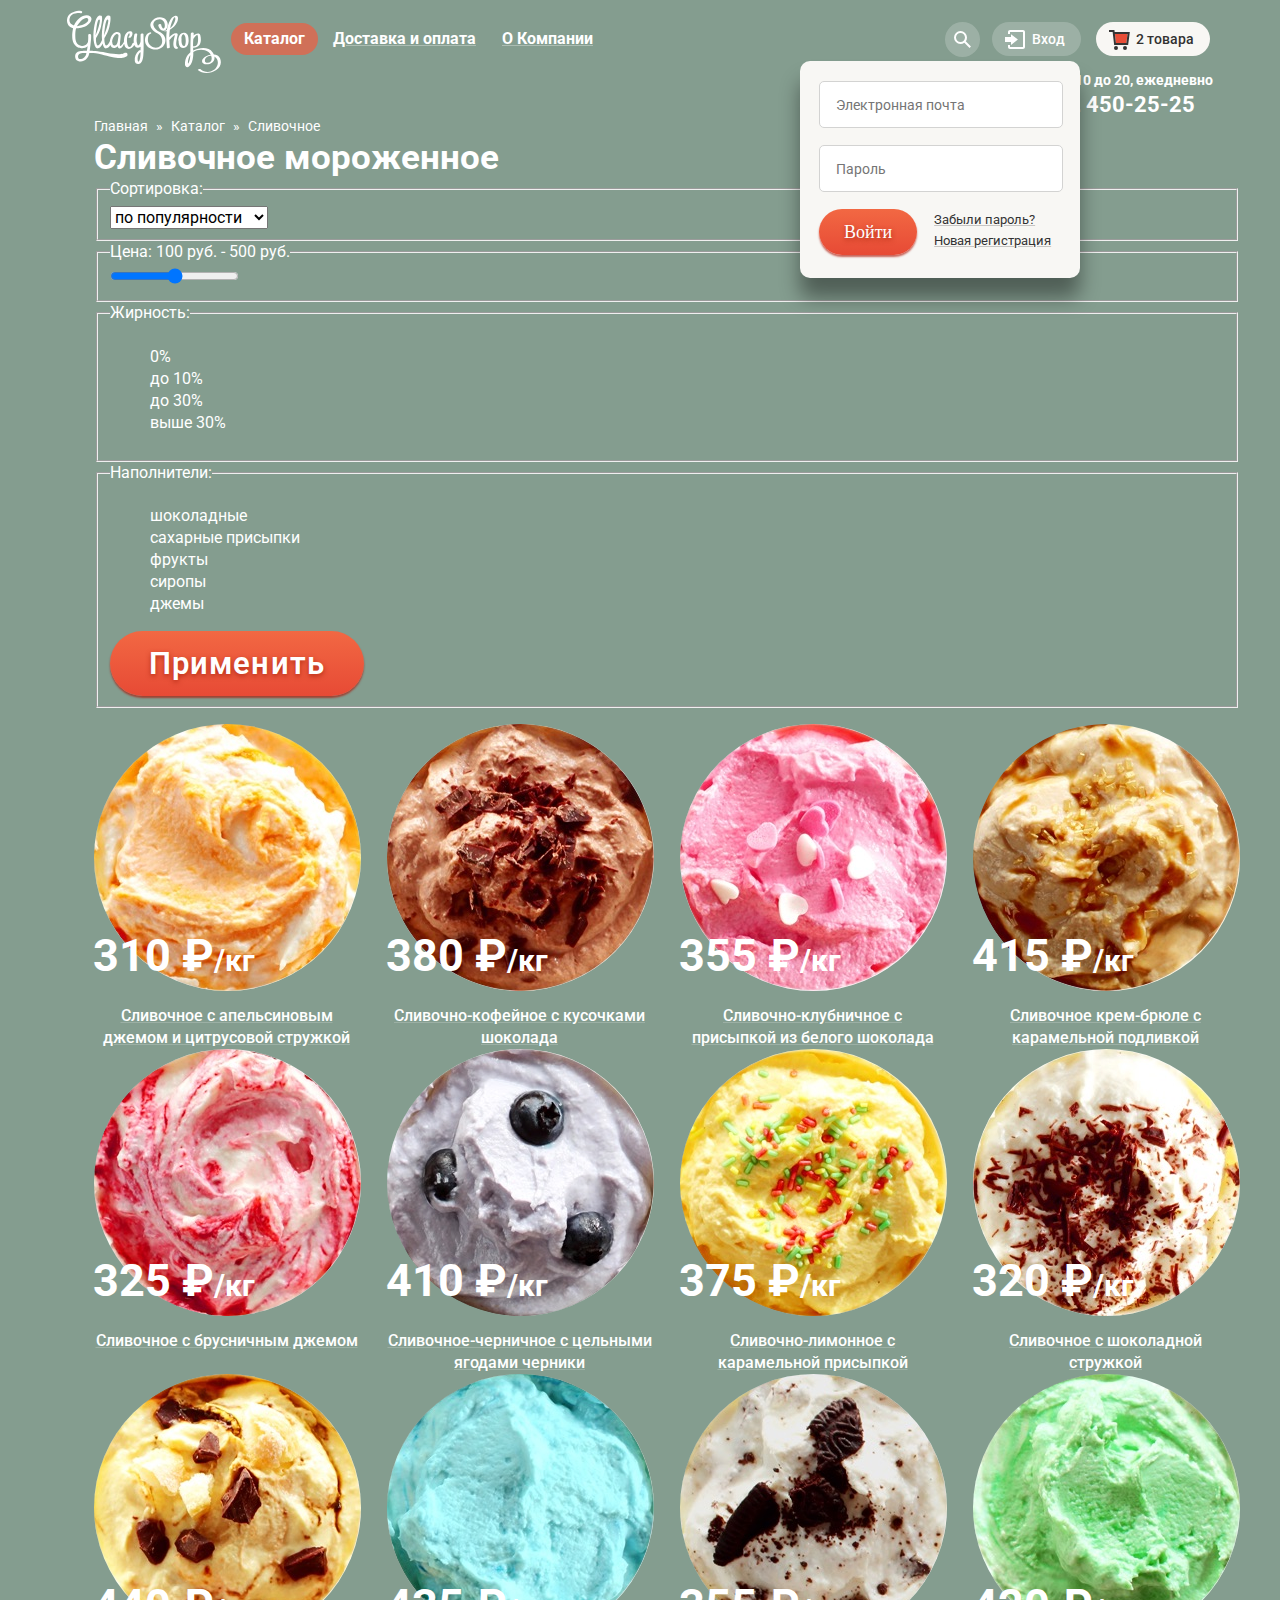
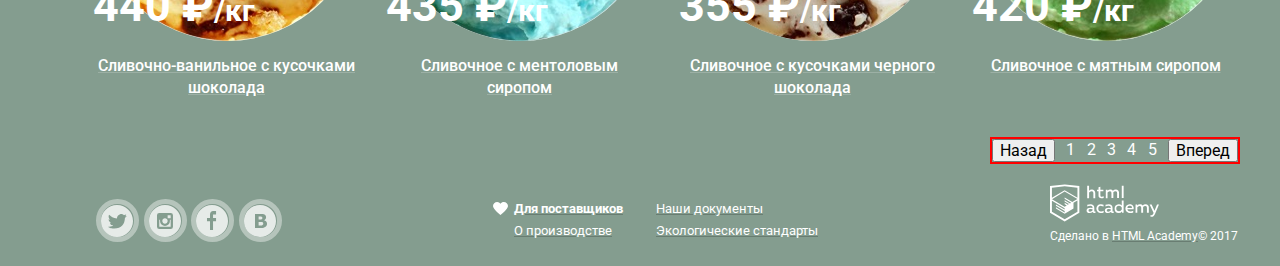
==== catalog.html @ 492cd0da "Commit" ====
<!DOCTYPE html>
<html lang="ru">

<head>
  <meta charset="utf-8">
  <title>Glacy Shop</title>
  <link href="https://fonts.googleapis.com/css?family=Roboto:300,400,500,700,900&amp;subset=cyrillic" rel="stylesheet">
  <link href="css/normalize.css" rel="stylesheet">
  <link href="css/style.css" rel="stylesheet">
</head>

<body class="page">
  <div class="site-wrapper site-catalog-wrapper">
    <div class="container">
      <header class="main-header">
        <nav class="main-navigation">
          <a class="main-header-logo">
            <img class="logo-img" src="img/logo.svg" width="154" height="64" alt="Логотип магазина мороженного Глейси">
          </a>
          <div class="main-navigation-wrapper">
            <div class="nav-container">
              <ul class="site-navigation">
                <li class="catalog-navigation"><a class="catalog-link-current" href="catalog.html">Каталог</a>
                  <ul class="sub-menu">
                    <li class="new-sub sub-menu-item"><a class="sub-menu-link" href="#1">Новинки</a>
                    </li>
                    <li class="sub-menu-item"><a class="sub-menu-link" href="#2">Сливочное</a>
                    </li>
                    <li class="sub-menu-item"><a class="sub-menu-link" href="#3">Щербеты</a>
                    </li>
                    <li class="sub-menu-item"><a class="sub-menu-link" href="#4">Фруктовый лед</a>
                    </li>
                    <li class="sub-menu-item"><a class="sub-menu-link" href="#5">Мелорин</a>
                    </li>
                  </ul>
                </li>
                <li><a class="catalog-link" href="delivery.html">Доставка и оплата</a>
                </li>
                <li><a class="catalog-link" href="about-us.html">О Компании</a>
                </li>
              </ul>
              <div class="user-navigation-container">
                <ul class="user-navigation">
                  <li class="search">
                    <svg class="search-svg" xmlns="http://www.w3.org/2000/svg" xmlns:xlink="http://www.w3.org/1999/xlink" width="17" height="17" viewBox="0 0 17 17">
                      <title>Поиск</title>
                      <path fill="#fff" d="M16.958 15.527L11.75 10.32A6.455 6.455 0 0 0 13 6.5 6.5 6.5 0 1 0 6.5 13a6.465 6.465 0 0 0 3.839-1.263l5.205 5.204 1.414-1.414zM6.5 11C4.019 11 2 8.981 2 6.5S4.019 2 6.5 2 11 4.019 11 6.5 8.981 11 6.5 11z" />
                    </svg>
                    <form class="modal modal-search">
                      <label for="search-navigation" class="visually-hidden">Что ищем?</label>
                      <input type="search" id="search-navigation" name="search" placeholder="Что ищем?">
                    </form>
                  </li>

                  <li class="login-link">
                    <a class="user-nav-btn" href="login.html">
                      <svg xmlns="http://www.w3.org/2000/svg" xmlns:xlink="http://www.w3.org/1999/xlink" width="21" height="19" viewBox="0 0 21 19">
                        <g fill="#fff">
                          <path d="M6 14.875L12.917 9.5 6 4.125v2.917H-.042v4.917H6z" />
                          <path d="M18 0H5C3.9 0 3 .9 3 2v2h2V2h13v15H5v-2H3v2c0 1.1.9 2 2 2h13c1.1 0 2-.9 2-2V2c0-1.1-.9-2-2-2z" />
                        </g>
                      </svg>
                      Вход</a>
                    <form class="modal modal-login" action="https://echo.htmlacademy.ru" method="post">
                      <label for="email" class="login-email">
                        <input type="email" id="email" name="email" placeholder="Электронная почта">
                      </label>
                      <label for="password" class="login-password">
                        <input type="text" id="password" name="password" placeholder="Пароль">
                      </label>
                      <div class="login-col">
                        <button type="button" class="enter-btn">Войти</button>
                        <div class="login-col-right">
                          <p><a class="forget-pass" href="#">Забыли пароль?</a>
                          </p>
                          <p><a class="new-registration" href="#">Новая регистрация</a>
                          </p>
                        </div>
                      </div>
                    </form>
                  </li>

                      <li class="your-order">
                      <a class="user-nav-btn-current" href="basket.html">
                      <svg xmlns="http://www.w3.org/2000/svg" width="21" height="20" viewBox="0 0 21 20"><path fill="#E84D37" d="M5.888 4.031L6.922 13h10.45l1.176-8.969z"/><circle fill="#343434" cx="6.984" cy="18" r="2"/><circle fill="#343434" cx="15.984" cy="18" r="2"/><path fill="#343434" d="M5.657 2.031L5.422 0H0v2h3.64l1.5 13h13.988l1.699-12.969H5.657zM17.372 13H6.922L5.888 4.031h12.66L17.372 13z"/></svg>2 товара</a>
                      
                    <form class="modal orders visually-hidden">
                      <ul class="orders-list">
                        <li>
                          <figure class="catalog-iceCream">
                            <img class="catalog-item-img basket-img" src="img/product-1.jpg" width="33" height="33" alt="Пломбир с апельсиновым джемом">
                            <figcaption class="catalog-item-info">
                              <span class="catalog-item-title">Пломбир с апельсиновым джемом</span>
                              <span class="catalog-item-kilo">1,5 кг х <div class="rouble">200 руб.</div></span>
                              <span class="catalog-price">300 руб.</span>
                            </figcaption>
                          </figure>
                        </li>
                        <li>
                          <figure class="catalog-iceCream">
                            <img class="catalog-item-img basket-img" src="img/product-3.jpg" width="33" height="33" alt="Клубничный пломбир с присыпкой из белого шоколада">
                            <figcaption class="catalog-item-info">
                              <span class="catalog-item-title">Клубничный пломбир с присыпкой из белого шоколада</span>
                              <span class="catalog-item-kilo">1,5 кг х <div class="rouble">300 руб.</div></span>
                              <span class="catalog-price">450 руб.</span>
                            </figcaption>
                          </figure>
                        </li>
                      </ul>
                      <output name="final-price">Итого:750 руб.</output>
                      <button type="submit" class="item-order button">Оформить заказ</button>
                    </form>
                  </li>
                </ul>

                <div class="work-hours">
                  <p class="work-hours-time">С 10 до 20, ежедневно</p>
                  <a class="work-hours-phone" href="tel:88124502525">8 812 450-25-25</a>
                </div>
              </div>
            </div>
          </div>
        </nav>
      </header>
      <main class="container">

        <!-- breadcrumbs -->
        <ul class="breadcrumbs">
          <li class="breadcrumbs-underline"><a href="index.html">Главная</a>
          </li>
          <li class="quotes">&raquo;</li>
          <li class="breadcrumbs-underline"><a href="#">Каталог</a>
          </li>
          <li class="quotes">&raquo;</li>
          <li class="breadcrumbs-current">Сливочное</li>
        </ul>
        <h1 class="ice-cream">Сливочное мороженное</h1>

        <form class="option filter" method="get" action="https://echo.htmlacademy.ru">
          <fieldset class="option-box">
            <legend class="option-list">Сортировка:</legend>
            <select name="option">
              <option class="option-item" value="popular" selected>по популярности</option>
              <option class="option-item" value="popular">сначала недороги</option>
              <option class="option-item" value="popular">сначала дорогие</option>
              <option class="option-item" value="popular">по жирности</option>
            </select>
          </fieldset>

          <fieldset class="price">
            <legend class="price-item">Цена: 100 руб. - 500 руб.</legend>
            <input type="range" min="100" max="500" step="10">
          </fieldset>
          <fieldset class="fat">
            <legend class="fat-title">Жирность:</legend>
            <ul class="fat-list">
              <li class="fat-option">
                <label for="0-fat">
                  <input class="visually-hidden filter-input filter-input-radio" type="radio" name="fat" id="0-fat" value="0%">0%
                </label>
              </li>
              <li class="fat-option">
                <label for="10-fat">
                  <input class="visually-hidden filter-input filter-input-radio" type="radio" name="fat" id="10-fat" value="10%" checked>до 10%</label>
              </li>
              <li class="fat-option">
                <label for="30-fat">
                  <input class="visually-hidden filter-input filter-input-radio" type="radio" name="fat" id="30-fat" value="30%">до 30%</label>
              </li>
              <li class="fat-option">
                <label for="more-30-fat">
                  <input class="visually-hidden filter-input filter-input-radio" type="radio" name="fat" id="more-30-fat" value="more-30%">выше 30%</label>
              </li>
            </ul>
          </fieldset>
          <fieldset class="flavors">
            <legend class="flavors-title">Наполнители:</legend>
            <ul class="flavor-list">
              <li class="flavor-option">
                <input class="visually-hidden filter-input filter-input-checkbox" type="checkbox" name="chocolate" id="chocolate" value="chocolate" checked>
                <label for="chocolate">шоколадные</label>
              </li>
              <li class="flavor-option">
                <input class="visually-hidden filter-input filter-input-checkbox" type="checkbox" name="sugar" id="sugar" value="sugar" checked>
                <label for="sugar">сахарные присыпки</label>
              </li>
              <li class="flavor-option">
                <input class="visually-hidden filter-input filter-input-checkbox" type="checkbox" name="fruit" id="fruit" value="fruit">
                <label for="fruit">фрукты</label>
              </li>
              <li class="flavor-option">
                <input class="visually-hidden filter-input filter-input-checkbox" type="checkbox" name="syrop" id="syrop" value="syrop">
                <label for="syrop">сиропы</label>
              </li>
              <li class="flavor-option">
                <input class="visually-hidden filter-input filter-input-checkbox" type="checkbox" name="jam" id="jam" value="jam">
                <label for="jam">джемы</label>
              </li>
            </ul>
            <button type="submit" class="filter-button button">Применить</button>
          </fieldset>
        </form>
        <section class="catalog">
          <ul class="catalog-list">
            <li class="catalog-item">
              <a href="#">
                <figure class="catalog-iceCream">
                  <img class="catalog-item-img" src="img/product-1.jpg" width="267" height="267" alt="Сливочное с апельсиновым джемом и цитрусовой стружкой">
                  <figcaption class="catalog-item-info">

                    <span class="catalog-category">310 &#8381<span class="kilo">/кг</span></span>
                    <span class="catalog-item-title">Сливочное с апельсиновым джемом и цитрусовой стружкой</span>
                  </figcaption>
                </figure>
              </a>
            </li>

            <li class="catalog-item">
              <a href="#">
                <figure class="catalog-iceCream">
                  <img class="catalog-item-img" src="img/product-2.jpg" width="267" height="267" alt="Сливочно-кофейное с кусочками шоколада">
                  <figcaption class="catalog-item-info">

                    <span class="catalog-category">380 &#8381<span class="kilo">/кг</span></span>
                    <span class="catalog-item-title">Сливочно-кофейное с кусочками шоколада</span>

                  </figcaption>
                </figure>
              </a>
            </li>

            <li class="catalog-item">
              <a href="#">
                <figure class="catalog-iceCream">
                  <img class="catalog-item-img" src="img/product-3.jpg" width="267" height="267" alt="Сливочно-клубничное с присыпкой из белого шоколада">
                  <figcaption class="catalog-item-info">
                    <span class="catalog-category">355 &#8381<span class="kilo">/кг</span></span>
                    <span class="catalog-item-title">Сливочно-клубничное с присыпкой из белого шоколада</span>
                  </figcaption>
                </figure>
              </a>
            </li>

            <li class="catalog-item">
              <a href="#">
                <figure class="catalog-iceCream">
                  <img class="catalog-item-img" src="img/product-4.jpg" width="267" height="267" alt="Сливочное крем-брюле с карамельной подливкой">
                  <figcaption class="catalog-item-info">
                    <span class="catalog-category">415 &#8381<span class="kilo">/кг</span></span>
                    <span class="catalog-item-title">Сливочное крем-брюле с карамельной подливкой</span>
                  </figcaption>
                </figure>
              </a>
            </li>
            <li class="catalog-item">
              <a href="#">
                <figure class="catalog-iceCream">
                  <img class="catalog-item-img" src="img/product-5.jpg" width="267" height="267" alt="Сливочное с брусничным джемом">
                  <figcaption class="catalog-item-info">

                    <span class="catalog-category">325 &#8381<span class="kilo">/кг</span></span>
                    <span class="catalog-item-title">Сливочное с брусничным джемом</span>

                  </figcaption>
                </figure>
              </a>
            </li>
            <li class="catalog-item">
              <a href="#">
                <figure class="catalog-iceCream">
                  <img class="catalog-item-img" src="img/product-6.jpg" width="267" height="267" alt="Сливочное-черничное с цельными ягодами черники">
                  <figcaption class="catalog-item-info">
                    <span class="catalog-category">410 &#8381<span class="kilo">/кг</span></span>
                    <span class="catalog-item-title">Сливочное-черничное с цельными ягодами черники</span>
                  </figcaption>
                </figure>
              </a>
            </li>
            <li class="catalog-item">
              <a href="#">
                <figure class="catalog-iceCream">
                  <img class="catalog-item-img" src="img/product-7.jpg" width="267" height="267" alt="Сливочно-лимонное с карамельной присыпкой">
                  <figcaption class="catalog-item-info">
                    <span class="catalog-category">375 &#8381<span class="kilo">/кг</span></span>
                    <span class="catalog-item-title">Сливочно-лимонное с карамельной присыпкой</span>
                  </figcaption>
                </figure>
              </a>
            </li>
            <li class="catalog-item">
              <a href="#">
                <figure class="catalog-iceCream">
                  <img class="catalog-item-img" src="img/product-8.jpg" width="267" height="267" alt="Сливочное с шоколадной стружкой">
                  <figcaption class="catalog-item-info">

                    <span class="catalog-category">320 &#8381<span class="kilo">/кг</span></span>
                    <span class="catalog-item-title">Сливочное с шоколадной стружкой</span>
                  </figcaption>
                </figure>
              </a>
            </li>
            <li class="catalog-item">
              <a href="#">
                <figure class="catalog-iceCream">
                  <img class="catalog-item-img" src="img/product-9.jpg" width="267" height="267" alt="Сливочно-ванильное с кусочками шоколада">
                  <figcaption class="catalog-item-info">

                    <span class="catalog-category">440 &#8381<span class="kilo">/кг</span></span>
                    <span class="catalog-item-title">Сливочно-ванильное с кусочками шоколада</span>
                  </figcaption>
                </figure>
              </a>
            </li>
            <li class="catalog-item">
              <a href="#">
                <figure class="catalog-iceCream">
                  <img class="catalog-item-img" src="img/product-10.jpg" width="267" height="267" alt="Сливочноe с ментоловым сиропом">
                  <figcaption class="catalog-item-info">

                    <span class="catalog-category">435 &#8381<span class="kilo">/кг</span></span>
                    <span class="catalog-item-title">Сливочноe с ментоловым сиропом</span>
                  </figcaption>
                </figure>
              </a>
            </li>
            <li class="catalog-item">
              <a href="#">
                <figure class="catalog-iceCream">
                  <img class="catalog-item-img" src="img/product-11.jpg" width="267" height="267" alt="Сливочное с кусочками черного шоколада">
                  <figcaption class="catalog-item-info">
                    <span class="catalog-category">355 &#8381<span class="kilo">/кг</span></span>
                    <span class="catalog-item-title">Сливочное с кусочками черного шоколада</span>
                  </figcaption>
                </figure>
              </a>
            </li>
            <li class="catalog-item">
              <a href="#">
                <figure class="catalog-iceCream">
                  <img class="catalog-item-img" src="img/product-12.jpg" width="267" height="267" alt="Сливочное с мятным сиропом">
                  <figcaption class="catalog-item-info">
                    <span class="catalog-category">420 &#8381<span class="kilo">/кг</span></span>
                    <span class="catalog-item-title">Сливочное с мятным сиропом</span>
                  </figcaption>
                </figure>
              </a>
            </li>
          </ul>
        </section>

        <ul class="pagination-list">
          <button class="btn page-button page-button-back" type="button">Назад</button>
          <li class="pagination-item pagination-item-current"><a href="#">1</a>
          </li>
          <li class="pagination-item"><a>2</a>
          </li>
          <li class="pagination-item"><a href="#">3</a>
          </li>
          <li class="pagination-item"><a href="#">4</a>
          </li>
          <li class="pagination-item"><a href="#">5</a>
          </li>
          <button class="btn page-button page-button-next" type="button">Вперед</button>
        </ul>

        <footer class="main-footer">
          <div class="footer-social">
            <ul class="social-list">
              <li class="social-item">
                <a class="social-button twitter" href="#">
                  <svg xmlns="http://www.w3.org/2000/svg" width="32" height="32">
                    <title>twitter</title>
                    <path fill="#FFF" d="M16 0C7.164 0 0 7.164 0 16c0 8.837 7.164 16 16 16 8.837 0 16-7.163 16-16 0-8.836-7.163-16-16-16zm7.944 12.809c-.251 6.516-3.463 10.832-10.992 10.702h-.486c-.447 0-4.543-.443-5.344-1.823 2.479.19 4.247-.406 5.12-1.136-1.048-.289-2.923-.461-3.251-2.848.384.104.618.221 1.299.113-1.307-.824-2.758-1.519-2.679-3.643.311.317 1.164.518 1.46.457-.768-.233-2.149-3.244-.974-4.781 1.984 1.79 4.075 3.482 7.804 3.643.227-2.214 1.24-3.699 3.168-4.325 1.84-.479 3.255.26 3.901 1.138.737-.224 1.453-.466 2.193-.685-.004.833-.569 1.463-.935 1.709.747.165 1.423-.475 1.423-.475-.184.963-1.094 1.725-1.707 1.954z" />
                  </svg>
                </a>
              </li>
              <li class="social-item">
                <a class="social-button instagram" href="#">
                  <svg xmlns="http://www.w3.org/2000/svg" width="32" height="32">
                    <g fill="#FFF">
                      <title>instagram</title>
                      <path d="M20.916 16a4.938 4.938 0 1 1-9.877 0c0-.394.051-.773.138-1.14h-.897v6.838h11.396V14.86h-.897c.086.367.137.746.137 1.14z" />
                      <path d="M15.978 18.659c1.466 0 2.659-1.193 2.659-2.659s-1.193-2.659-2.659-2.659c-1.466 0-2.659 1.193-2.659 2.659s1.192 2.659 2.659 2.659zm2.659-8.357h3.039v3.039h-3.039z" />
                      <path d="M16 0C7.164 0 0 7.164 0 16c0 8.837 7.164 16 16 16 8.837 0 16-7.163 16-16 0-8.836-7.163-16-16-16zm7.955 21.698a2.285 2.285 0 0 1-2.279 2.279H10.279A2.285 2.285 0 0 1 8 21.698V10.302a2.286 2.286 0 0 1 2.279-2.279h11.396a2.286 2.286 0 0 1 2.279 2.279v11.396z" />
                    </g>
                  </svg>
                </a>
              </li>
              <li class="social-item">
                <a class="social-button facebook" href="#">
                  <svg xmlns="http://www.w3.org/2000/svg" width="32" height="32">
                    <title>fb</title>
                    <path fill="#FFF" d="M16 0C7.164 0 0 7.163 0 16s7.164 16 16 16c8.837 0 16-7.164 16-16S24.837 0 16 0zm4.062 9.455h-3.021v3.444h3.021v3.445h-3.021v8.61H14.02v-8.61H11v-3.445h3.021V9.455c0-1.902 1.353-3.445 3.021-3.445h3.021v3.445z" />
                  </svg>
                </a>
              </li>
              <li class="social-item">
                <a class="social-button vkontakte" href="#">
                  <svg xmlns="http://www.w3.org/2000/svg" width="32" height="32">
                    <g fill="#FFF">
                      <title>vk</title>
                      <path d="M16.637 14.495c.402-.019.719-.082.951-.188.326-.145.54-.33.641-.559.101-.229.15-.496.15-.797 0-.232-.058-.465-.174-.697-.116-.232-.322-.405-.617-.517-.264-.1-.592-.155-.984-.165a76.242 76.242 0 0 0-1.652-.014h-.339v2.965h.565c.571 0 1.057-.009 1.459-.028zm1.481 2.589c-.282-.081-.672-.125-1.166-.132a127.97 127.97 0 0 0-1.55-.009h-.79v3.493h.264c1.014 0 1.74-.003 2.18-.009a3.2 3.2 0 0 0 1.212-.245c.377-.157.633-.364.774-.625s.214-.562.214-.9c0-.446-.088-.788-.261-1.03-.17-.241-.464-.423-.877-.543z" />
                      <path d="M16 0C7.164 0 0 7.164 0 16c0 8.837 7.164 16 16 16 8.837 0 16-7.163 16-16 0-8.836-7.163-16-16-16zm6.602 20.531a3.73 3.73 0 0 1-1.124 1.327c-.552.415-1.161.71-1.823.886s-1.501.264-2.519.264h-6.121V8.987h5.443c1.13 0 1.957.038 2.48.113a5.126 5.126 0 0 1 1.561.5c.533.27.929.632 1.189 1.087.26.455.392.975.392 1.558 0 .678-.179 1.278-.536 1.795-.358.518-.863.92-1.517 1.208v.075c.917.182 1.642.559 2.179 1.13.537.571.807 1.325.807 2.261 0 .678-.138 1.283-.411 1.817z" />
                    </g>
                  </svg>
                </a>
              </li>
            </ul>
          </div>
          <div class="contacts-container">
            <ul class="nav-contacts">
              <div class="nav-contacts-col-left">
                <li class="nav-contacts-item nav-for-supplier"><a href="#">Для поставщиков</a>
                </li>
                <li class="nav-contacts-item"><a href="#">О производстве</a>
                </li>
              </div>
              <div class="nav-contacts-col-right">

                <li class="nav-contacts-item"><a href="#">Наши документы</a>
                </li>

                <li class="nav-contacts-item"><a href="#">Экологические стандарты</a>
                </li>
              </div>
            </ul>
          </div>
          <div class="footer-col-right">
            <a class="footer-copyright" href="https://htmlacademy.ru/intensive/htmlcss">
              <img class="copyright-img" src="img/logo-htmlacademy.svg" width="109" height="38" alt="html академия">
              <p class="made-in-html">Сделано в <span class="html-academy">HTML Academy</span>&copy; 2017</p>
            </a>
          </div>
        </footer>
        
        <form class="modal modal-feedback">
          <h2 class="feedback-title">Мы обязательно вам ответим!</h2>
          <button class="modal-close" type="button">
            <svg xmlns="http://www.w3.org/2000/svg" width="18" height="17" viewBox="0 0 18 17">
              <path fill="#231F20" d="M17.454 1.46L16.04.046 9 7.086 1.96.046.546 1.46l7.04 7.04-7.04 7.04 1.414 1.414L9 9.914l7.04 7.04 1.414-1.414-7.04-7.04z" />
            </svg>Закрыть</button>
          <p>
            <label for="username" class="user-name">
              <input type="text" id="username" name="name" placeholder="Как вас зовут?" required>
            </label>
          </p>
          <p>
            <label for="userpassword" class="user-password">
              <input type="email" id="userpassword" name="email" placeholder="Ваша почта для ответа" required>
            </label>
          </p>
          <textarea type="text" rows="10" cols="50" placeholder="Напишите что-нибудь..." class="modal-textarea" required></textarea>
          <button class="feedback-btn" type="submit">Отправить</button>
        </form>
      </main>
    </div>
  </div>
</body>

</html>
---- css/style.css ----
html {
  -webkit-box-sizing: border-box;
  box-sizing: border-box;
}
*,
*::before,
*::after {
  -webkit-box-sizing: inherit;
  box-sizing: inherit;
}
img {
  max-width: 100%;
}
a {
  text-decoration: none;
}
.visually-hidden {
  position: absolute;
  width: 1px;
  height: 1px;
  margin: -1px;
  padding: 0;
  border: 0;
  white-space: nowrap;
  -webkit-clip-path: inset(100%);
  clip-path: inset(100%);
  clip: rect(0 0 0 0);
  overflow: hidden;
}
.page {
  font-family: "Roboto", "Arial", sans-serif;
  font-size: 16px;
  line-height: 22px;
  font-weight: 400;
  color: #ffffff;
  text-transform: none;
  background-color: #849d8f;
}
.site-wrapper {
  min-width: 1240px;
  background-color: #849d8f;
  background-image: url("../img/ice-cream-1.png");
  background-repeat: no-repeat;
  background-position: top center;
  padding: 0 27px;
  transition: background-image 0.5s ease, background-color 0.5s ease;
}
.site-wrapper::before,
.site-wrapper::after {
  content: "";
  visibility: hidden;
}
.site-wrapper::before {
  background-image: url("../img/ice-cream-2.png");
}
.site-wrapper::after {
  background-image: url("../img/ice-cream-3.png");
}
.site-catalog-wrapper {
  background-image: none;
}
.container {
  width: 1200px;
  margin: 0 auto;
  padding: 0 27px;
}
/*========= Navigation ============*/

.main-header-logo {
  display: block;
  width: 154px;
  height: 64px;
  margin-right: 10px;
  flex-shrink: 0;
}
.slider {
  position: relative;
  padding-top: 274px;
  text-align: center;
  color: #ffffff;
  margin-bottom: 41px;
}
.slider-list {
  margin: 0;
  padding: 0;
  list-style: none;
}
.slide-title {
  width: 700px;
  margin: 0 auto;
  margin-bottom: 29px;
  font-size: 60px;
  line-height: 60px;
  font-weight: 700;
}
.slide {
  display: none;
}
#product-1:checked ~ .site-wrapper {
  background-color: #849d8f;
  background-image: url("../img/ice-cream-1.png");
  background-position: center 83px;
}
#product-2:checked ~ .site-wrapper {
  background-color: #8996a6;
  background-image: url("../img/ice-cream-2.png");
  background-position: center 83px;
}
#product-3:checked ~ .site-wrapper {
  background-color: #9d8b84;
  background-image: url("../img/ice-cream-3.png");
  background-position: center 83px;
}
#product-1:checked ~ .site-wrapper #slide1,
#product-2:checked ~ .site-wrapper #slide2,
#product-3:checked ~ .site-wrapper #slide3 {
  display: block;
}
#product-1:checked ~ .site-wrapper label[for="product-1"],
#product-2:checked ~ .site-wrapper label[for="product-2"],
#product-3:checked ~ .site-wrapper label[for="product-3"] {
  background-color: #ffffff;
}
#product-1:hover ~ .site-wrapper label[for="product-1"],
#product-2:hover ~ .site-wrapper label[for="product-2"],
#product-3:hover ~ .site-wrapper label[for="product-3"] {
  background-color: #b2c1b7;
  cursor: pointer;
}
#product-1:visited ~ .site-wrapper label[for="product-1"],
#product-2:visited ~ .site-wrapper label[for="product-2"],
#product-3:visited ~ .site-wrapper label[for="product-3"] {
  background-color: #ffffff;
}
.button {
  display: inline-block;
  padding: 12px 39px;
  font-weight: 600;
  font-size: 31px;
  line-height: 41px;
  letter-spacing: 1.1px;
  text-align: center;
  color: #ffffff;
  vertical-align: top;
  text-decoration: none;
  text-shadow: 0 2px 5px rgba(160, 32, 11, 0.76);
  background: #f26843;
  background: linear-gradient(to bottom, #f26843 0%, #e74a35 100%);
  border-radius: 50px;
  box-shadow: 0 2px 2px rgba(172, 16, 0, 0.64);
  border: none;
  cursor: pointer;
}
.button:hover {
  background: linear-gradient(to bottom, #f58669 0%, #ec6f5e 100%);
  box-shadow: 0 2px 2px rgba(172, 16, 0, 1);
}
.button:active {
  background: linear-gradient(to bottom, #d84732 0%, #e1613e 100%);
  box-shadow: inset 0 2px 2px rgba(172, 16, 0, 1);
}
.slider-controls label {
  display: inline-block;
  width: 20px;
  height: 20px;
  margin-right: 9px;
  vertical-align: top;
  background-color: transparent;
  border: 2px solid #ffffff;
  border-radius: 50%;
  cursor: pointer;
}
.slider-controls {
  position: absolute;
  bottom: 20px;
  left: 0;
  z-index: 1;
  font-size: 0;
}
/* Навигация сайта _+++++++++++++++++++++++++*/

.main-navigation {
  width: 100%;
  display: flex;
  padding-top: 10px;
}
.site-navigation {
  display: flex;
  padding: 0;
  margin: 0;
  list-style: none;
  font-size: 16px;
  line-height: 18px;
  font-weight: 700;
  color: #ffffff;
  text-transform: none;
  text-decoration: none;
  padding-top: 13px;
  min-height: 70px;
}
.user-navigation {
  display: flex;
  margin: 0;
  margin-bottom: 15px;
  padding: 0;
  padding-top: 18px;
  list-style: none;
}
.user-navigation-container {
  margin-left: auto;
}
.nav-container {
  display: flex;
}
.user-nav-btn {
  font-size: 14px;
  line-height: 16px;
  font-weight: 500;
  color: #fff;
  min-width: 96px;
  padding: 9px 16px;
  padding-left: 40px;
  margin-left: 7px;
  border-radius: 50px;
  background-color: rgba(255, 255, 255, 0.2);
}
.login-link .user-nav-btn:hover {
  background: #f8f7f4;
}

.user-nav-btn-current{
  font-size: 14px;
  line-height: 16px;
  font-weight: 500;
  color: #323232;
  min-width: 96px;
  padding: 9px 16px;
  padding-left: 40px;
  margin-left: 7px;
  border-radius: 50px;
  background-color: #f8f7f4;
}

.user-nav-btn-current:hover,
.user-nav-btn-current:focus {
  font-size: 14px;
  line-height: 16px;
  font-weight: 500;
  color: #323232;
  min-width: 96px;
  padding: 9px 16px;
  padding-left: 40px;
  margin-left: 7px;
  border-radius: 50px;
  background-color: #f8f7f4;
}

.login-link {
  position: relative;
  padding: 0 5px;
}
.login-link svg {
  position: absolute;
  top: 2px;
  left: 25px;
}
.login-link:hover path,
.login-link:hover circle {
  fill: #323232;
  stroke: #323232;
}
.user-nav-btn:hover {
  background-color: #f8f7f4;
  color: #323232;
  text-decoration: none;
}
.modal-login {
  /*
  display: none;
  */
  position: absolute;
  top: 33px;
  left: -180px;
  width: 280px;
  height: 217px;
  padding-top: 20px;
  padding-left: 19px;
  padding-right: 17px;
  border-radius: 10px;
  background-color: #f8f7f4;
  box-shadow: 0 20px 20px 0 rgba(0, 0, 0, 0.40);
  z-index: 3;
}
.modal-login .login-email input {
  box-sizing: border-box;
  display: block;
  width: 244px;
  height: 47px;
  font-family: "Roboto", "Arial", sans-serif;
  font-size: 14px;
  line-height: 24px;
  font-weight: 400;
  color: #999999;
  padding: 0;
  padding-left: 16px;
  margin-bottom: 17px;
  background-color: #ffffff;
  border: 1px solid #d3d3d2;
  border-radius: 5px;
}
.modal-login .login-password input {
  box-sizing: border-box;
  display: block;
  width: 244px;
  height: 47px;
  font-family: "Roboto", "Arial", sans-serif;
  font-size: 14px;
  line-height: 24px;
  font-weight: 400;
  color: #999999;
  padding: 0;
  padding-left: 16px;
  margin-bottom: 17px;
  background-color: #ffffff;
  border: 1px solid #d3d3d2;
  border-radius: 5px;
}
.login-link:hover .modal-login {
  display: block;
}
.login-email input:hover {
  border: 2px solid rgba(154, 154, 154, 0.5);
}
.login-email input:active {
  border: 1px solid rgba(46, 136, 228, 0.5);
}
.login-password input:hover {
  border: 2px solid rgba(154, 154, 154, 0.5);
}
.login-password input:active {
  border: 1px solid rgba(46, 136, 228, 0.5);
}
.enter-btn {
  display: inline-block;
  color: #fefefe;
  background-color: #e74a35;
  font-family: Roboto-Bold;
  font-size: 18px;
  color: #fefefe;
  letter-spacing: 0;
  line-height: 24px;
  font-weight: 700px;
  padding: 11px 25px;
  text-align: center;
  vertical-align: top;
  text-decoration: none;
  text-shadow: 0 2px 5px rgba(160, 32, 11, 0.76);
  background: #f26843;
  background: linear-gradient(to bottom, #f26843 0%, #e74a35 100%);
  border-radius: 50px;
  box-shadow: 0 2px 2px rgba(172, 16, 0, 0.64);
  border: none;
  cursor: pointer;
}
.enter-btn:hover {
  background: linear-gradient(to bottom, #f58669 0%, #ec6f5e 100%);
  box-shadow: 0 2px 2px rgba(172, 16, 0, 1);
}
.enter-btn:active {
  background: linear-gradient(to bottom, #d84732 0%, #e1613e 100%);
  box-shadow: inset 0 2px 2px rgba(172, 16, 0, 1);
}
.forget-pass {
  font-size: 13px;
  line-height: 16px;
  font-weight: 400;
  color: #323232;
  margin-bottom: 5px;
  margin-top: 3px;
}
.forget-pass a:hover,
.new-registration a:hover {
  color: #e84d37;
  text-decoration-color: rgba(232, 77, 55, 0.3);
}
.forget-pass a:active,
.new-registration a:active {
  color: #e84d37;
  text-decoration-color: rgba(232, 77, 55, 0.3);
}
.new-registration {
  font-size: 13px;
  line-height: 16px;
  font-weight: 400;
  color: #323232;
}
.forget-pass,
.new-registration {
  display: block;
  min-width: 113px;
}
.login-col {
  display: flex;
  flex-wrap: wrap;
}
.login-col p {
  margin: 0;
  padding: 0;
}
.login-col-right {
  margin-left: 17px;
  text-decoration: underline;
  text-decoration-color: rgba(0, 0, 0, 0.2);
}
.login-col-right p {
  margin-bottom: 5px;
}
.your-order {
  position: relative;
  padding: 0 3px;
}
.your-order svg {
  position: absolute;
  top: 2px;
  left: 23px;
}
.your-order .user-nav-btn:hover {
  background: #f8f7f4;
}
.your-order:hover path,
.your-order:hover circle {
  fill: #323232;
  stroke: #323232;
}
.search:hover path {
  fill: #323232;
}
.search:hover {
  background-color: #f8f7f4;
}
.search {
  position: relative;
  width: 35px;
  height: 35px;
  padding: 9px;
  margin-top: -6px;
  border-radius: 50px;
  background-color: rgba(255, 255, 255, 0.2);
}
.modal-search {
  display: none;
  position: absolute;
  top: 42px;
  left: -310px;
  background-color: #f8f7f4;
  width: 344px;
  height: 87px;
  padding: 20px 15px;
  border-radius: 10px;
  background: #F8F7F4;
  box-shadow: 0 20px 20px 0 rgba(0, 0, 0, 0.40);
}
.modal-search input {
  box-sizing: border-box;
  display: block;
  width: 314px;
  height: 47px;
  font-family: "Roboto", "Arial", sans-serif;
  font-size: 14px;
  line-height: 24px;
  font-weight: 400;
  color: #999999;
  padding: 0;
  padding-left: 16px;
  background-color: #ffffff;
  border: 1px solid #d3d3d2;
  border-radius: 5px;
}
.search:hover .modal-search {
  display: block;
}
.modal-search input:hover {
  border: 2px solid rgba(154, 154, 154, 0.5);
}
.modal-search input:active {
  border: 1px solid rgba(46, 136, 228, 0.5);
}
.main-navigation-wrapper {
  width: 100%;
}
.sub-menu {
  position: absolute;
  top: 35px;
  left: 0;
  padding-top: 10px;
  padding-left: 6px;
  padding-right: 9px;
  margin: 0;
  width: 146px;
  font-size: 14px;
  line-height: 30px;
  font-weight: 400;
  color: #323232;
  background-color: #F8F7F4;
  list-style: none;
  display: none;
  text-decoration: none;
  box-shadow: 0 20px 20px 0 rgba(0, 0, 0, 0.40);
  border-radius: 5px;
}
.sub-menu-item {
  width: 100%;
  padding-left: 11px;
}
.sub-menu-item:hover {
  background-color: #FBDED7;
  width: 146px;
  margin-left: -6px;
}
.sub-menu-item:active {
  background-color: #F6B5A5;
  width: 146px;
  margin-left: -6px;
}
.new-sub:hover {
  /*
  padding-top: 10px;
  */
  background-color: #FBDED7;
  width: 146px;
  height: 31px;
  margin-left: -6px;
}
.sub-menu-link {
  color: #323232;
}
.new-sub {
  font-size: 14px;
  line-height: 16px;
  font-weight: 700;
  padding-bottom: 12px;
  border-bottom: 1px solid rgba(0, 0, 0, 0.2);
}
.work-hours {
  color: #fff;
  margin-left: 79px;
}
.work-hours-time {
  font-size: 14px;
  line-height: 16px;
  font-weight: 700;
  padding: 0;
  padding-left: 15px;
  padding-bottom: 3px;
  margin: 0;
  text-align: right;
}
.work-hours-phone {
  font-size: 22px;
  line-height: 27px;
  font-weight: 700;
  color: #fff;
  padding: 0;
  margin: 0;
  text-align: right;
}
/* ============== BREADCRUMBS ==============*/

.breadcrumbs-current {
  color: #ffffff;
  text-decoration: none;
}
.breadcrumbs {
  display: flex;
  font-size: 14px;
  font-weight: 400;
  color: #FFFFFF;
  letter-spacing: 0;
  line-height: 16px;
  padding: 0;
  margin: 0;
  margin-bottom: 3px;
  list-style: none;
}
.breadcrumbs-underline {
  text-decoration: underline;
  text-decoration-color: rgba(151, 172, 160, 0.2);
}
.breadcrumbs a {
  color: #fff;
}
.breadcrumbs li {
  margin-right: 8px;
}
.breadcrumbs a:hover,
.breadcrumbs a:focus {
  color: #FFBC9E;
  text-decoration: underline;
  text-decoration-color: #a8a184;
}
.quotes li {
  text-decoration: none;
}
.ice-cream {
  font-size: 35px;
  font-weight: 700;
  line-height: 41px;
  padding: 0;
  margin: 0;
}
.fat-list {
  list-style: none;
}
.flavor-list {
  list-style: none;
}
.orders-list {
  list-style: none;
}

.pagination-list {
  display: flex;
  justify-content: space-between;
  width: 250px;
  height: 27px;
  list-style: none;
  margin: 0;
  margin-left: auto;
  padding: 0;
  border: 2px solid red;
}
.pagination-list a {
  color: #ffffff;
}
.feature {
  margin-bottom: 40px;
}
.feature-item {
  width: 560px;
  height: 228px;
  padding: 20px;
  border-radius: 17px;
}
.feature-item-raspberry {
  background-color: #a0010e;
  background-image: url("../img/raspeberry-bgr.jpg");
  background-repeat: no-repeat;
  margin-right: 26px;
  background-position-x: -1px;
}
.feature-item-chocolate {
  background-color: #391d10;
  background-image: url("../img/chocolate.jpg");
  background-repeat: no-repeat;
}
.feature-list {
  display: flex;
  justify-content: space-between;
  margin: 0;
  padding: 0;
  list-style: none;
}
.feature-title {
  font-size: 35px;
  line-height: 36px;
  font-weight: 700;
  color: #ffffff;
  margin: 0;
  margin-bottom: 16px;
}
.feature-desc {
  font-size: 18px;
  line-height: 22px;
  font-weight: 700;
  color: #ffffff;
  width: 535px;
  margin: 0;
}
.feature-btn {
  display: inline-block;
  padding: 11px 23px;
  margin-top: 43px;
  font-weight: 700;
  font-size: 18px;
  line-height: 24px;
  text-align: center;
  color: #ffffff;
  vertical-align: top;
  text-decoration: none;
  text-shadow: 0 2px 5px rgba(160, 32, 11, 0.76);
  background: #f26843;
  background: linear-gradient(to bottom, #f26843 0%, #e74a35 100%);
  border-radius: 50px;
  box-shadow: 0 2px 2px rgba(172, 16, 0, 0.64);
  border: none;
  cursor: pointer;
}
.feature-btn-raspberry {
  margin-left: 352px;
}
.feature-btn-chocolate {
  margin-left: 328px;
}
.feature-btn:hover {
  background: linear-gradient(to bottom, #f58669 0%, #ec6f5e 100%);
  box-shadow: 0 2px 2px rgba(172, 16, 0, 1);
}
.feature-btn:active {
  background: linear-gradient(to bottom, #d84732 0%, #e1613e 100%);
  box-shadow: inset 0 2px 2px rgba(172, 16, 0, 1);
}
.catalog-list {
  display: flex;
  flex-wrap: wrap;
  padding: 0;
  list-style: none;
  margin-bottom: 38px;
}
.hit {
  position: absolute;
  top: 0;
  left: 0;
}
.catalog-item {
  position: relative;
  width: 267px;
  margin-right: 26px;
}
.catalog-item:nth-child(4n) {
  margin-right: 0;
}
.catalog-item-info {
  width: 265px;
  font-size: 13px;
  line-height: 16px;
  font-weight: 400;
  color: #ffffff;
  text-decoration: underline;
  text-decoration-color: #9cb0a5;
}
.catalog-category {
  position: absolute;
  top: 209px;
  left: -1px;
  font-size: 45px;
  line-height: 45px;
  font-weight: 700;
  color: #ffffff;
}
.catalog-item-img {
  width: 267px;
  height: 267px;
  border-radius: 50%;
  margin-bottom: 8px;
  flex-shrink: 0;
}
.kilo {
  font-size: 30px;
  line-height: 45px;
  font-weight: 700;
  color: #ffffff;
}
.catalog-item-title {
  font-size: 16px;
  line-height: 22px;
  font-weight: 500;
  color: #ffffff;
  display: block;
  text-align: center;
}
.catalog-iceCream {
  padding: 0;
  margin: 0;
  position: relative;
}
.catalog-navigation {
  position: relative;
  margin-right: 2px;
  margin-bottom: 15px;
}
.catalog-link {
  display: inline-block;
  padding: 7px 13px;
  font-size: 16px;
  line-height: 18px;
  font-weight: 700;
  color: #ffffff;
  text-decoration: underline;
  text-decoration-color: #acbdb3;
}
.catalog-link:hover,
.catalog-link:focus {
  background-color: #F7F6F3;
  color: #333333;
  text-decoration: none;
  border-radius: 20px;
  padding: 7px 13px;
}
.catalog-link:active,
.catalog-link:active {
  color: #333333;
  text-decoration: none;
  border-radius: 20px;
  padding: 7px 13px;
  /* Shape 117 copy: */
background: rgba(248,247,244,0.99);
background: #EDEDED;
box-shadow: inset 0 2px 1px 0 #696969;
}

.catalog-link-current {
  display: inline-block;
  padding: 7px 13px;
  font-size: 16px;
  line-height: 18px;
  font-weight: 700;
  color: #ffffff;
background: #D07058;
  border-radius: 20px;
  text-decoration: none;
}

.item-btn {
    position: absolute;
    left: 50%;
    display: none;
    margin: 10px 10px 10px -101px;
    padding: 10px 18px;
    text-align: center;
    background-color: #e84d37;
    background-image: -webkit-linear-gradient(bottom,#e74a35 0%,#f26843 100%);
    background-image: linear-gradient(to top,#e74a35 0%,#f26843 100%);
    box-shadow: 0 1px 2px #ac1000;
}
.site-btn {
    display: inline-block;
    padding: 10px 22px;
    font-weight: 700;
    font-size: 18px;
    line-height: 24px;
    vertical-align: top;
    color: #fff;
    text-decoration: none;
    white-space: nowrap;
    background-image: -webkit-linear-gradient(bottom,#ca3824 0%,#f26843 100%);
    background-image: linear-gradient(to top,#ca3824 0%,#f26843 100%);
    border: none;
    border-radius: 25px;
    outline: none;
    box-shadow: 0 2px 2px rgba(85,8,0,.54);
    cursor: pointer;
}

.catalogIcecream:hover .item-button {
    display: block;
  background-color: aqua;
}

.company {
  color: #323232;
  background-color: #f2e9d1;
  background-image: url("../img/waffle-big.jpg");
  background-position: top center;
  width: 1146px;
  height: 306px;
  background-repeat: no-repeat;
  border-radius: 14px;
  padding-top: 25px;
  padding-left: 19px;
  padding-right: 31px;
  margin-bottom: 40px;
}
.company-info {
  font-size: 24px;
  line-height: 30px;
  font-weight: 500;
  padding: 0;
  margin: 0;
  margin-bottom: 22px;
  letter-spacing: 0.2px;
  text-align: left;
}
.advantages-list {
  display: flex;
  flex-wrap: wrap;
  justify-content: space-between;
  list-style: none;
  margin: 0;
  padding: 0;
}
.advantages-item {
  position: relative;
  font-size: 16px;
  line-height: 22px;
  width: 537px;
  margin-bottom: 21px;
  padding-left: 58px;
  margin-right: -7px;
}
.advantages-item::before {
  content: "";
  position: absolute;
  width: 50px;
  height: 50px;
  background: #e1613e;
  top: 0;
  left: 0;
}
.box-size {
  width: 558px;
  height: 220px;
  border-radius: 15px;
  padding: 10px;
}
.news {
  color: #323232;
  background-color: #ffffff;
  background-image: url("../img/straberry-bkg.jpg");
  padding-top: 23px;
  padding-left: 19px;
}
.news-subscribe {
  display: flex;
  justify-content: space-between;
  margin-bottom: 37px;
}
.news-title {
  font-size: 16px;
  line-height: 22px;
  font-weight: 500;
  margin: 0;
  margin-bottom: 4px;
}
.news-item {
  font-size: 24px;
  line-height: 30px;
  font-weight: 700;
  color: #323232;
  text-decoration: underline;
  display: block;
  width: 300px;
}
.news-item:hover {
  text-decoration: none;
}
.subscribe {
  color: #5a5a5a;
  background-color: #f8f7f4;
  border: 10px solid transparent;
  background: #f8f7f4 url(../img/pictures/subscribe-bg.png);
  border-image-repeat: repeat;
  display: block;
}
.subscribe-text {
  font-size: 16px;
  line-height: 22px;
  font-weight: 400;
  color: #5a5a5a;
  padding: 0;
  padding-top: 14px;
  padding-left: 5px;
  margin: 0;
  margin-bottom: 35px;
}
.subscribe-form {
  font-size: 16px;
  line-height: 24px;
  font-weight: 400;
  color: #999999;
  margin: 0;
  padding: 0;
}
.subscribe input {
  box-sizing: border-box;
  display: inline-block;
  width: 367px;
  height: 47px;
  font-family: "Roboto", "Arial", sans-serif;
  font-size: 14px;
  line-height: 24px;
  font-weight: 400;
  letter-spacing: 1.1px;
  color: #999999;
  padding: 0;
  padding-left: 17px;
  margin-left: 5px;
  background-color: #ffffff;
  border: 1px solid #d3d3d2;
  border-radius: 5px;
}
.subscribe input:hover {
  border: 2px solid rgba(154, 154, 154, 0.5);
}
.subscribe input:active {
  border: 1px solid rgba(46, 136, 228, 0.5);
}
.subscribe-btn {
  display: inline-block;
  padding: 9px 20px;
  font-weight: 700;
  font-size: 18px;
  line-height: 24px;
  text-align: center;
  color: #ffffff;
  margin-left: 6px;
  text-decoration: none;
  text-shadow: 0 2px 5px rgba(160, 32, 11, 0.76);
  background: #f26843;
  background: linear-gradient(to bottom, #f26843 0%, #e74a35 100%);
  border-radius: 50px;
  box-shadow: 0 2px 2px rgba(172, 16, 0, 0.64);
  border: none;
  cursor: pointer;
}
.subscribe-btn:hover {
  background: linear-gradient(to bottom, #f58669 0%, #ec6f5e 100%);
  box-shadow: 0 2px 2px rgba(172, 16, 0, 1);
}
.subscribe-btn:active {
  background: linear-gradient(to bottom, #d84732 0%, #e1613e 100%);
  box-shadow: inset 0 2px 2px rgba(172, 16, 0, 1);
}
.contacts {
  color: #323232;
  background-color: #ffffff;
  position: relative;
  height: 430px;
}
.contacts-title {
  font-size: 14px;
  line-height: 20px;
  font-weight: 400;
  padding: 0;
  margin: 0;
  display: block;
  width: 178px;
  margin-bottom: 2px;
}
.contacts-order {
  font-size: 14px;
  line-height: 20px;
  font-weight: 400;
  padding: 0;
  margin: 0;
  margin-bottom: 7px;
  margin-top: 17px;
}
.contacts-address {
  font-size: 18px;
  font-style: normal;
  line-height: 24px;
  font-weight: 700;
  color: #323232;
  width: 304px;
  height: 307px;
  padding: 26px;
  padding-top: 29px;
  border-radius: 17px;
  background-color: #fff;
  position: absolute;
  top: 64px;
  left: 843px;
}
.contacts-tel {
  font-size: 18px;
  line-height: 22px;
  font-weight: 700;
  padding: 0;
  margin: 0;
}
.contacts-open {
  font-size: 14px;
  line-height: 22px;
  font-weight: 400;
  padding: 0;
  margin: 0;
  margin-bottom: 4px;
}
.our-address {
  font-size: 18px;
  line-height: 24px;
  font-weight: 700;
  padding: 0;
  margin: 0;
}
.contacts-btn {
  display: inline-block;
  width: 251px;
  height: 46px;
  padding: 9px 26px;
  margin-top: 20px;
  font-weight: 700;
  font-size: 18px;
  line-height: 24px;
  text-align: center;
  color: #ffffff;
  text-decoration: none;
  text-shadow: 0 2px 5px rgba(160, 32, 11, 0.76);
  background: #f26843;
  background: linear-gradient(to bottom, #f26843 0%, #e74a35 100%);
  border-radius: 50px;
  box-shadow: 0 2px 2px rgba(172, 16, 0, 0.64);
  border: none;
  cursor: pointer;
}
.contacts-btn:hover {
  background: linear-gradient(to bottom, #f58669 0%, #ec6f5e 100%);
  box-shadow: 0 2px 2px rgba(172, 16, 0, 1);
}
.contacts-btn:active {
  background: linear-gradient(to bottom, #d84732 0%, #e1613e 100%);
  box-shadow: inset 0 2px 2px rgba(172, 16, 0, 1);
}
/* Всплывающая форма обратной связи */

.modal-feedback {
  display: none;
  position: fixed;
  top: 10px;
  left: 50%;
  padding: 0;
  margin: 0;
  margin-left: -267px;
  padding: 16px 25px;
  width: 485px;
  height: 445px;
  background-color: #f8f7f4;
  border-radius: 10px;
  fill: #000000;
  z-index: 2
}
.modal-feedback h2,
.modal-feedback p {
  padding: 0;
  margin: 0;
}
.modal-close {
  position: absolute;
  top: 17px;
  left: 445px;
  width: 18px;
  height: 17px;
  padding: 0;
  font-size: 0;
  border: 0;
  background-color: transparent;
  cursor: pointer;
}
.feedback-title {
  font-size: 24px;
  line-height: 28px;
  font-weight: 500;
  color: #323232;
  margin-bottom: 19px;
}
.modal-feedback h2 {
  margin-bottom: 19px;
}
.modal-feedback p {
  margin: 0;
  margin-bottom: 17px;
}
.modal-feedback p input:hover {
  border: 2px solid rgba(154, 154, 154, 0.5);
}
.modal-feedback p input:active {
  border: 1px solid rgba(46, 136, 228, 0.5);
}
.user-name input {
  box-sizing: border-box;
  display: block;
  width: 270px;
  height: 47px;
  font-family: "Roboto", "Arial", sans-serif;
  font-size: 16px;
  line-height: 24px;
  font-weight: 400;
  color: #999999;
  padding: 0;
  padding-left: 16px;
  background-color: #ffffff;
  border: 1px solid #d3d3d2;
  border-radius: 5px;
}
.user-password input {
  box-sizing: border-box;
  display: block;
  width: 270px;
  height: 47px;
  font-family: "Roboto", "Arial", sans-serif;
  font-size: 16px;
  line-height: 24px;
  font-weight: 400;
  color: #999999;
  padding: 0;
  padding-left: 16px;
  background-color: #ffffff;
  border: 1px solid #d3d3d2;
  border-radius: 5px;
}
.modal-textarea {
  box-sizing: border-box;
  display: block;
  width: 431px;
  height: 158px;
  font-family: "Roboto", "Arial", sans-serif;
  font-size: 16px;
  line-height: 24px;
  font-weight: 400;
  color: #999999;
  padding: 0;
  padding-top: 8px;
  padding-left: 16px;
  background-color: #ffffff;
  border: 1px solid #d3d3d2;
  border-radius: 5px;
}
.modal-textarea:hover {
  border: 2px solid rgba(154, 154, 154, 0.5);
}
.modal-textarea:active {
  border: 1px solid rgba(46, 136, 228, 0.5);
}
.feedback-btn {
  display: inline-block;
  width: 141px;
  height: 46px;
  padding: 9px 25px;
  margin-left: 290px;
  margin-top: 23px;
  font-weight: 700;
  font-size: 18px;
  line-height: 24px;
  text-align: center;
  color: #fefefe;
  vertical-align: top;
  text-decoration: none;
  text-shadow: 0 2px 5px rgba(160, 32, 11, 0.76);
  background: #f26843;
  background: linear-gradient(to bottom, #f26843 0%, #e74a35 100%);
  border-radius: 50px;
  box-shadow: 0 2px 2px rgba(172, 16, 0, 0.64);
  border: none;
  cursor: pointer;
}
.rouble {
  color: #999999;
}
.final-price {
  font-size: 15px;
  line-height: 18px;
  font-weight: 700;
  color: #323232;
}
.item-order {
  font-size: 18px;
  line-height: 24px;
  font-weight: 700;
  color: #fefefe;
  background-color: #e74a35;
}
.option-item {
  font-size: 14px;
  line-height: 20px;
  font-weight: 400;
  color: #000000;
}
.main-footer {
  display: flex;
  min-height: 102px;
  width: 100%;
}
.social-list {
  list-style: none;
  margin: 0;
  padding: 0;
  margin-left: 2px;
  margin-top: 35px;
  width: 187px;
  justify-content: space-between;
}
.social-button {
  display: flex;
  align-items: center;
  justify-content: space-between;
  margin: 0;
  padding: 0;
  width: 43px;
  height: 43px;
  vertical-align: middle;
  opacity: 0.;
  border: 5px solid rgba(255, 255, 255, 0.5);
  border-radius: 50%;
}
.twitter,
.instagram,
.facebook,
.vkontakte {
  background-position: 0 0;
  opacity: 0.8;
}
.twitter:hover,
.instagram:hover,
.facebook:hover,
.vkontakte:hover {
  opacity: inherit;
  border: 5px solid rgba(255, 255, 255, 0.7);
}
.twitter:active,
.instagram:active,
.facebook:active,
.vkontakte:active {
  fill: #e9e9e9;
  border: 5px solid rgba(255, 255, 255, 0.7);
}
.footer-social ul {
  display: flex;
  width: 186px;
  list-style: none;
}
.contacts-container ul {
  display: flex;
  flex-wrap: wrap;
  align-items: center;
  width: 330px;
}
.nav-contacts-item {
  display: flex;
  align-items: center;
  justify-content: space-between;
  margin: 0;
  padding: 0;
  margin-right: 10px;
}
.nav-contacts-col-left {
  position: relative;
  margin-right: 23px;
}
.nav-contacts {
  font-size: 13px;
  line-height: 16px;
  font-weight: 400;
  color: #ffffff;
  list-style: none;
  padding: 0;
  margin: 0;
  margin-left: 232px;
  margin-top: 37px;
}
.nav-contacts a {
  color: #ffffff;
  margin-bottom: 6px;
  text-decoration: underline;
  text-decoration-color: rgba(0, 0, 0, 0.2);
}
.nav-for-supplier {
  font-weight: 700;
}
.nav-for-supplier::before {
  content: " ";
  position: absolute;
  top: 1px;
  left: -21px;
  width: 15px;
  height: 13px;
  background-image: url("../img/heart.svg");
}
.catalog-navigation:hover .sub-menu {
  display: block;
}
.made-in-html {
  font-size: 12px;
  line-height: 16px;
  font-weight: 400;
  color: #ffffff;
  padding: 0;
  margin: 0;
  margin-right: 2px;
}
.html-academy {
  text-decoration: underline;
  text-decoration-color: rgba(0, 0, 0, 0.2);
}
.copyright-img {
  width: 109px;
  height: 38px;
}
.footer-col-right {
  margin-left: auto;
  margin-top: 20px;
}
.modal-overlay {
  position: fixed;
  display: none;
  width: 100%;
  height: 100%;
  top: 0;
  left: 0;
  right: 0;
  bottom: 0;
  background-color: rgba(0, 0, 0, 0.2);
  z-index: 4;
  cursor: pointer;
}
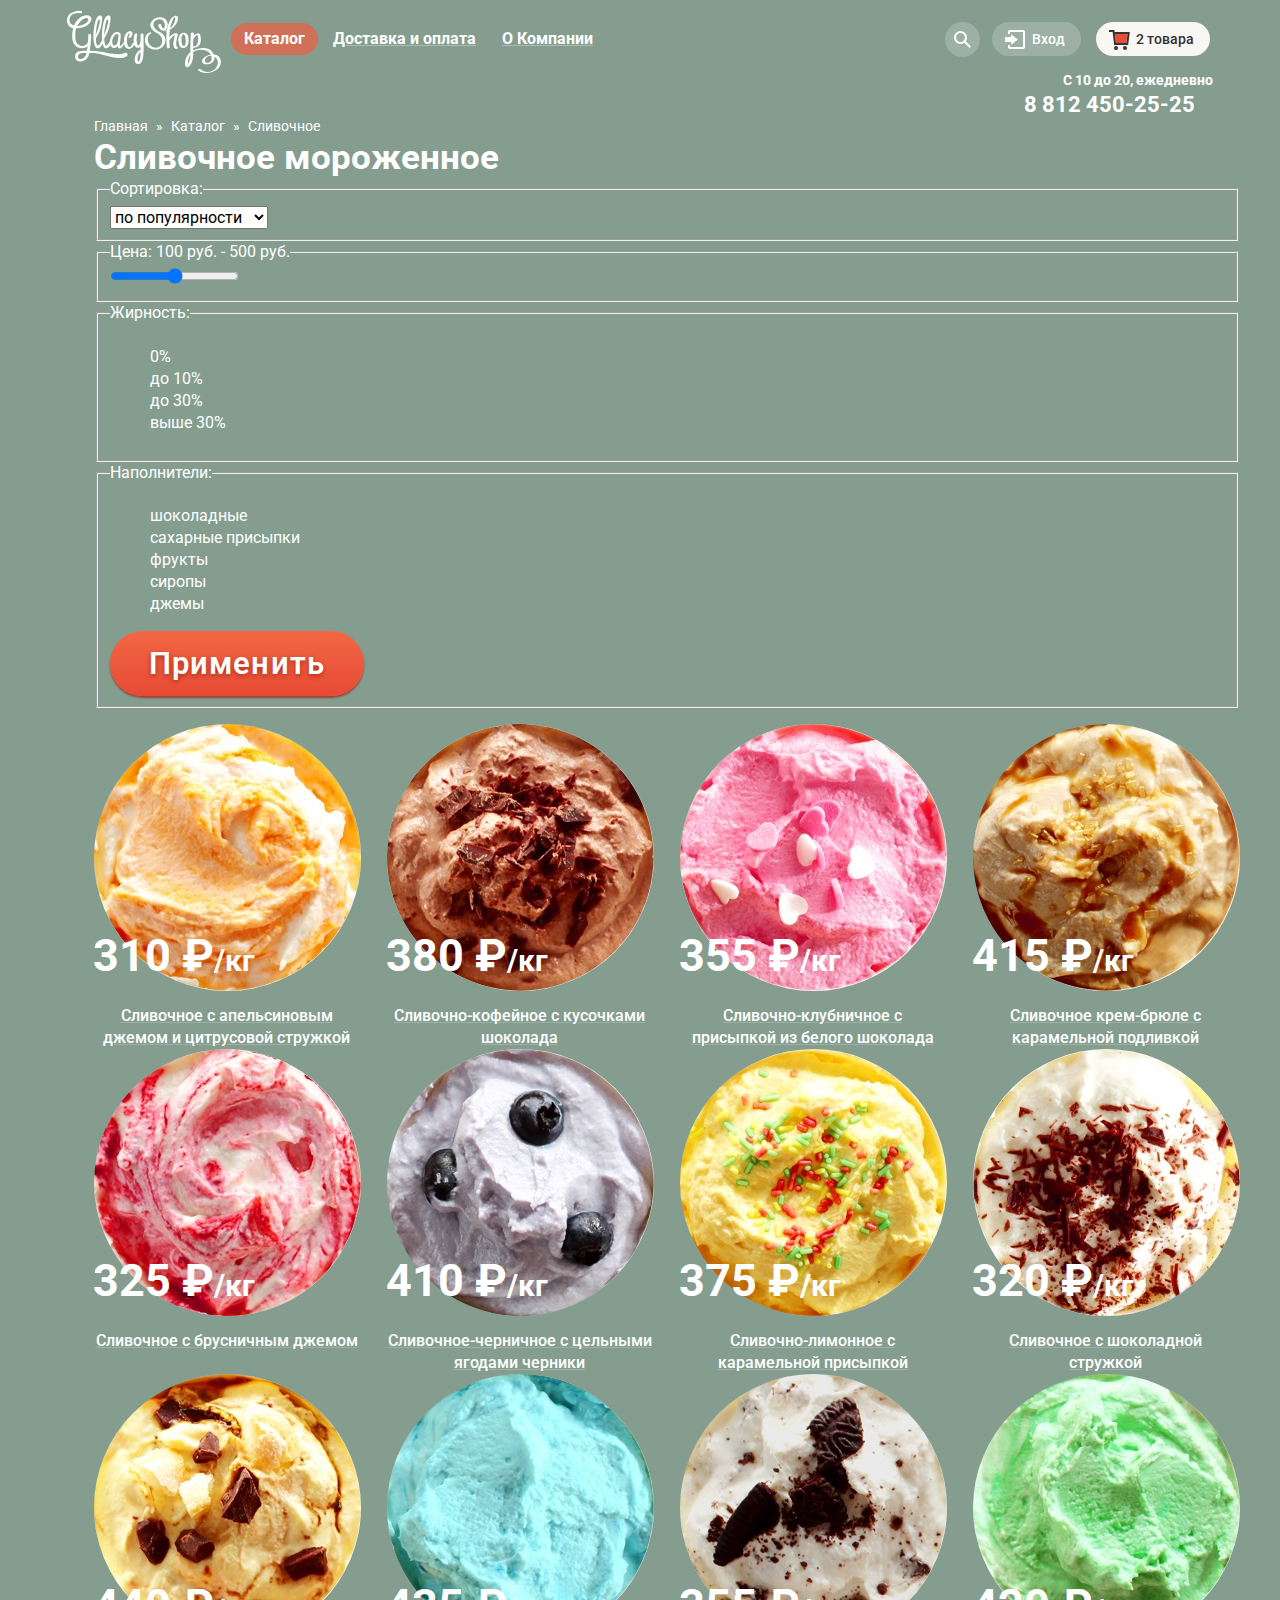
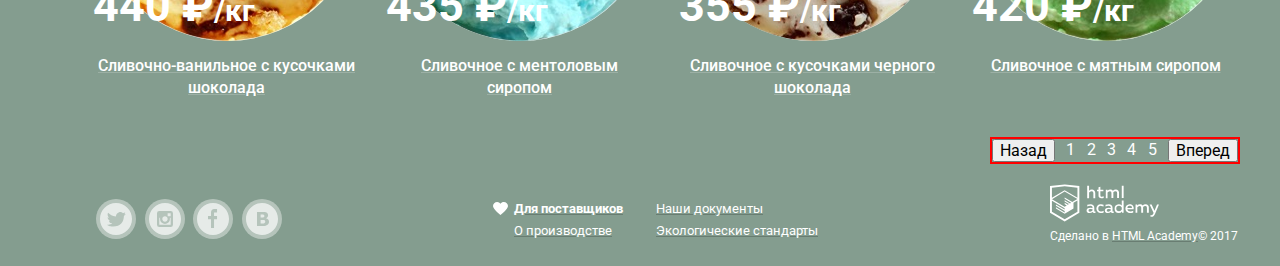
==== commit 6187db4e: "commit" ====
--- a/catalog.html
+++ b/catalog.html
@@ -24,7 +24,7 @@
                   <ul class="sub-menu">
                     <li class="new-sub sub-menu-item"><a class="sub-menu-link" href="#1">Новинки</a>
                     </li>
-                    <li class="sub-menu-item"><a class="sub-menu-link" href="#2">Сливочное</a>
+                    <li class="sub-menu-item sub-menu-item-current"><a class="sub-menu-link" href="catalog.html">Сливочное</a>
                     </li>
                     <li class="sub-menu-item"><a class="sub-menu-link" href="#3">Щербеты</a>
                     </li>
--- a/css/style.css
+++ b/css/style.css
@@ -99,17 +99,17 @@
 #product-1:checked ~ .site-wrapper {
   background-color: #849d8f;
   background-image: url("../img/ice-cream-1.png");
-  background-position: center 83px;
+  background-position: center 0;
 }
 #product-2:checked ~ .site-wrapper {
   background-color: #8996a6;
   background-image: url("../img/ice-cream-2.png");
-  background-position: center 83px;
+  background-position: center 0;
 }
 #product-3:checked ~ .site-wrapper {
   background-color: #9d8b84;
   background-image: url("../img/ice-cream-3.png");
-  background-position: center 83px;
+  background-position: center 0;
 }
 #product-1:checked ~ .site-wrapper #slide1,
 #product-2:checked ~ .site-wrapper #slide2,
@@ -227,8 +227,7 @@
 .login-link .user-nav-btn:hover {
   background: #f8f7f4;
 }
-
-.user-nav-btn-current{
+.user-nav-btn-current {
   font-size: 14px;
   line-height: 16px;
   font-weight: 500;
@@ -240,7 +239,6 @@
   border-radius: 50px;
   background-color: #f8f7f4;
 }
-
 .user-nav-btn-current:hover,
 .user-nav-btn-current:focus {
   font-size: 14px;
@@ -254,7 +252,6 @@
   border-radius: 50px;
   background-color: #f8f7f4;
 }
-
 .login-link {
   position: relative;
   padding: 0 5px;
@@ -275,9 +272,7 @@
   text-decoration: none;
 }
 .modal-login {
-  /*
   display: none;
-  */
   position: absolute;
   top: 33px;
   left: -180px;
@@ -378,13 +373,13 @@
   margin-bottom: 5px;
   margin-top: 3px;
 }
-.forget-pass a:hover,
-.new-registration a:hover {
+.forget-pass:hover,
+.new-registration:hover {
   color: #e84d37;
   text-decoration-color: rgba(232, 77, 55, 0.3);
 }
-.forget-pass a:active,
-.new-registration a:active {
+.forget-pass:active,
+.new-registration:active {
   color: #e84d37;
   text-decoration-color: rgba(232, 77, 55, 0.3);
 }
@@ -492,9 +487,7 @@
   position: absolute;
   top: 35px;
   left: 0;
-  padding-top: 10px;
-  padding-left: 6px;
-  padding-right: 9px;
+  padding-left: 0;
   margin: 0;
   width: 146px;
   font-size: 14px;
@@ -507,6 +500,7 @@
   text-decoration: none;
   box-shadow: 0 20px 20px 0 rgba(0, 0, 0, 0.40);
   border-radius: 5px;
+  z-index: 3;
 }
 .sub-menu-item {
   width: 100%;
@@ -514,25 +508,21 @@
 }
 .sub-menu-item:hover {
   background-color: #FBDED7;
-  width: 146px;
-  margin-left: -6px;
 }
 .sub-menu-item:active {
   background-color: #F6B5A5;
   width: 146px;
-  margin-left: -6px;
 }
 .new-sub:hover {
-  /*
-  padding-top: 10px;
-  */
   background-color: #FBDED7;
   width: 146px;
-  height: 31px;
-  margin-left: -6px;
+}
+.sub-menu-item-current {
+  background-color: #d07058;
 }
 .sub-menu-link {
   color: #323232;
+  padding: 10px;
 }
 .new-sub {
   font-size: 14px;
@@ -540,6 +530,8 @@
   font-weight: 700;
   padding-bottom: 12px;
   border-bottom: 1px solid rgba(0, 0, 0, 0.2);
+  padding-top: 14px;
+  padding-bottom: 13px;
 }
 .work-hours {
   color: #fff;
@@ -617,7 +609,6 @@
 .orders-list {
   list-style: none;
 }
-
 .pagination-list {
   display: flex;
   justify-content: space-between;
@@ -802,12 +793,10 @@
   text-decoration: none;
   border-radius: 20px;
   padding: 7px 13px;
-  /* Shape 117 copy: */
-background: rgba(248,247,244,0.99);
-background: #EDEDED;
-box-shadow: inset 0 2px 1px 0 #696969;
-}
-
+  background: rgba(248, 247, 244, 0.99);
+  background: #EDEDED;
+  box-shadow: inset 0 2px 1px 0 #696969;
+}
 .catalog-link-current {
   display: inline-block;
   padding: 7px 13px;
@@ -815,47 +804,44 @@
   line-height: 18px;
   font-weight: 700;
   color: #ffffff;
-background: #D07058;
+  background: #D07058;
   border-radius: 20px;
   text-decoration: none;
 }
-
 .item-btn {
-    position: absolute;
-    left: 50%;
-    display: none;
-    margin: 10px 10px 10px -101px;
-    padding: 10px 18px;
-    text-align: center;
-    background-color: #e84d37;
-    background-image: -webkit-linear-gradient(bottom,#e74a35 0%,#f26843 100%);
-    background-image: linear-gradient(to top,#e74a35 0%,#f26843 100%);
-    box-shadow: 0 1px 2px #ac1000;
+  position: absolute;
+  left: 50%;
+  display: none;
+  margin: 10px 10px 10px -101px;
+  padding: 10px 18px;
+  text-align: center;
+  background-color: #e84d37;
+  background-image: -webkit-linear-gradient(bottom, #e74a35 0%, #f26843 100%);
+  background-image: linear-gradient(to top, #e74a35 0%, #f26843 100%);
+  box-shadow: 0 1px 2px #ac1000;
 }
 .site-btn {
-    display: inline-block;
-    padding: 10px 22px;
-    font-weight: 700;
-    font-size: 18px;
-    line-height: 24px;
-    vertical-align: top;
-    color: #fff;
-    text-decoration: none;
-    white-space: nowrap;
-    background-image: -webkit-linear-gradient(bottom,#ca3824 0%,#f26843 100%);
-    background-image: linear-gradient(to top,#ca3824 0%,#f26843 100%);
-    border: none;
-    border-radius: 25px;
-    outline: none;
-    box-shadow: 0 2px 2px rgba(85,8,0,.54);
-    cursor: pointer;
-}
-
+  display: inline-block;
+  padding: 10px 22px;
+  font-weight: 700;
+  font-size: 18px;
+  line-height: 24px;
+  vertical-align: top;
+  color: #fff;
+  text-decoration: none;
+  white-space: nowrap;
+  background-image: -webkit-linear-gradient(bottom, #ca3824 0%, #f26843 100%);
+  background-image: linear-gradient(to top, #ca3824 0%, #f26843 100%);
+  border: none;
+  border-radius: 25px;
+  outline: none;
+  box-shadow: 0 2px 2px rgba(85, 8, 0, .54);
+  cursor: pointer;
+}
 .catalogIcecream:hover .item-button {
-    display: block;
+  display: block;
   background-color: aqua;
 }
-
 .company {
   color: #323232;
   background-color: #f2e9d1;
@@ -910,7 +896,7 @@
   width: 558px;
   height: 220px;
   border-radius: 15px;
-  padding: 10px;
+  padding: 5px;
 }
 .news {
   color: #323232;
@@ -945,9 +931,8 @@
 }
 .subscribe {
   color: #5a5a5a;
-  background-color: #f8f7f4;
-  border: 10px solid transparent;
-  background: #f8f7f4 url(../img/pictures/subscribe-bg.png);
+  background-color: #fff;
+  background-image: url("../img/bg-post.svg");
   border-image-repeat: repeat;
   display: block;
 }
@@ -957,8 +942,9 @@
   font-weight: 400;
   color: #5a5a5a;
   padding: 0;
-  padding-top: 14px;
-  padding-left: 5px;
+  padding-top: 30px;
+  padding-left: 20px;
+  padding-right: 10px;
   margin: 0;
   margin-bottom: 35px;
 }
@@ -967,14 +953,16 @@
   line-height: 24px;
   font-weight: 400;
   color: #999999;
-  margin: 0;
-  padding: 0;
+  background-color: #f8f7f4;
+  height: 100%;
+  padding: 0;
+  border-radius: 10px;
 }
 .subscribe input {
   box-sizing: border-box;
   display: inline-block;
   width: 367px;
-  height: 47px;
+  height: 43px;
   font-family: "Roboto", "Arial", sans-serif;
   font-size: 14px;
   line-height: 24px;
@@ -982,8 +970,8 @@
   letter-spacing: 1.1px;
   color: #999999;
   padding: 0;
-  padding-left: 17px;
-  margin-left: 5px;
+  padding-left: 12px;
+  margin-left: 20px;
   background-color: #ffffff;
   border: 1px solid #d3d3d2;
   border-radius: 5px;
@@ -1024,7 +1012,9 @@
   color: #323232;
   background-color: #ffffff;
   position: relative;
+  width: 1240px;
   height: 430px;
+  margin: 0 auto;
 }
 .contacts-title {
   font-size: 14px;
@@ -1059,7 +1049,7 @@
   background-color: #fff;
   position: absolute;
   top: 64px;
-  left: 843px;
+  left: 890px;
 }
 .contacts-tel {
   font-size: 18px;
@@ -1282,36 +1272,24 @@
 .social-button {
   display: flex;
   align-items: center;
-  justify-content: space-between;
-  margin: 0;
-  padding: 0;
-  width: 43px;
-  height: 43px;
+  justify-content: center;
+  margin: 0;
+  padding: 0;
+  width: 40px;
+  height: 40px;
   vertical-align: middle;
   opacity: 0.;
-  border: 5px solid rgba(255, 255, 255, 0.5);
+  background: rgba(255, 255, 255, 0.5);
   border-radius: 50%;
-}
-.twitter,
-.instagram,
-.facebook,
-.vkontakte {
-  background-position: 0 0;
   opacity: 0.8;
 }
-.twitter:hover,
-.instagram:hover,
-.facebook:hover,
-.vkontakte:hover {
+.social-button:hover {
   opacity: inherit;
-  border: 5px solid rgba(255, 255, 255, 0.7);
-}
-.twitter:active,
-.instagram:active,
-.facebook:active,
-.vkontakte:active {
+  background: rgba(255, 255, 255, 0.5);
+}
+.social-button:active path {
   fill: #e9e9e9;
-  border: 5px solid rgba(255, 255, 255, 0.7);
+  background: rgba(255, 255, 255, 0.7);
 }
 .footer-social ul {
   display: flex;
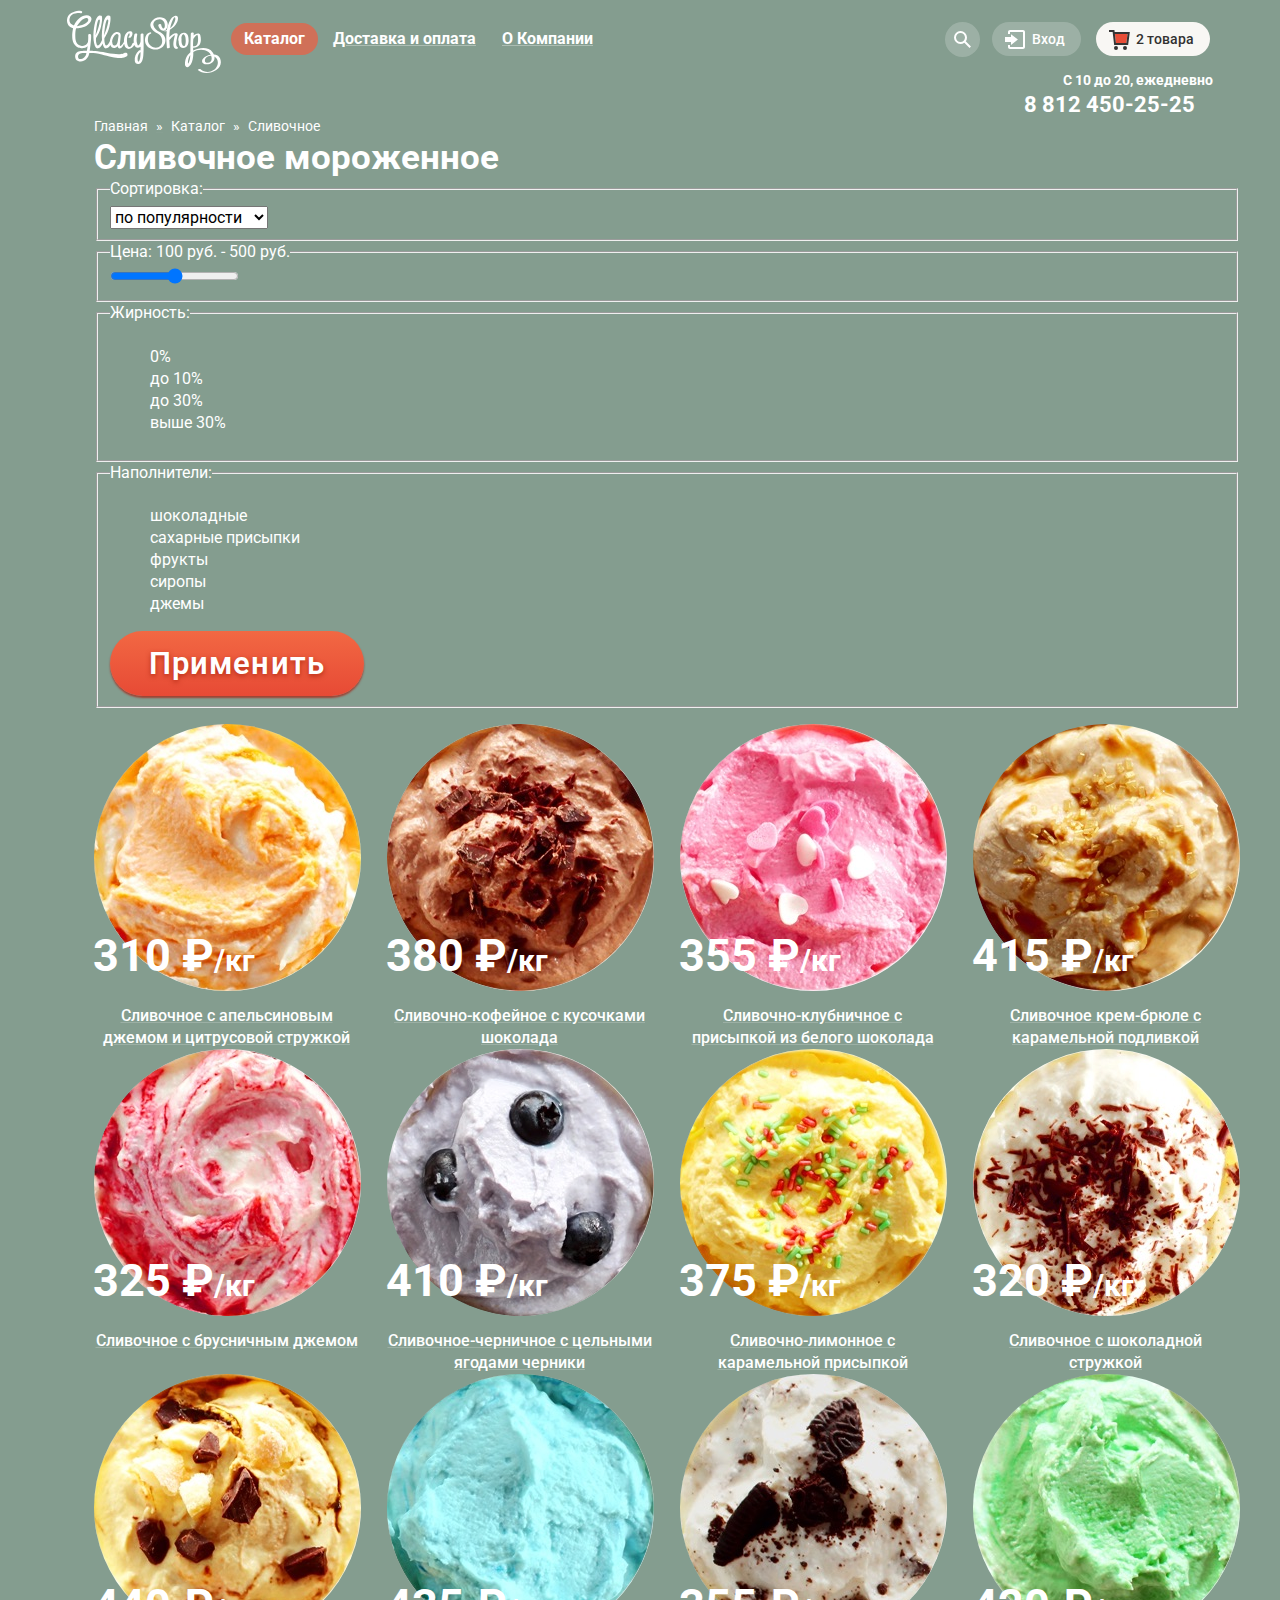
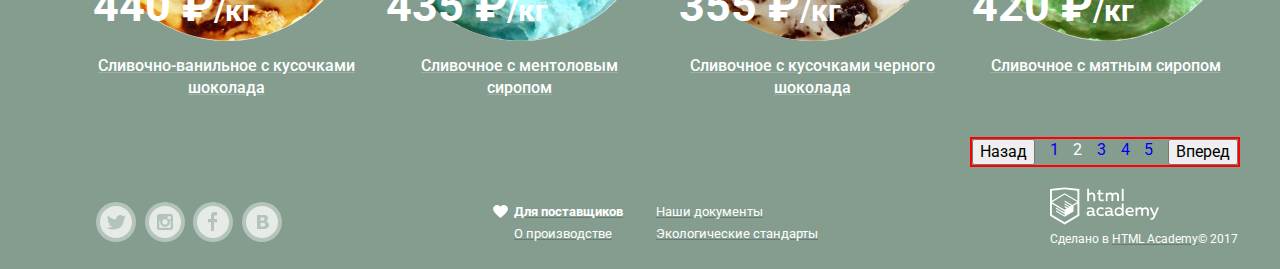
==== commit 37127c84: "Добавляет иконки для advantages-list" ====
--- a/catalog.html
+++ b/catalog.html
@@ -128,10 +128,8 @@
         <ul class="breadcrumbs">
           <li class="breadcrumbs-underline"><a href="index.html">Главная</a>
           </li>
-          <li class="quotes">&raquo;</li>
           <li class="breadcrumbs-underline"><a href="#">Каталог</a>
           </li>
-          <li class="quotes">&raquo;</li>
           <li class="breadcrumbs-current">Сливочное</li>
         </ul>
         <h1 class="ice-cream">Сливочное мороженное</h1>
@@ -350,7 +348,7 @@
 
         <ul class="pagination-list">
           <button class="btn page-button page-button-back" type="button">Назад</button>
-          <li class="pagination-item pagination-item-current"><a href="#">1</a>
+          <li class="pagination-item active"><a href="#">1</a>
           </li>
           <li class="pagination-item"><a>2</a>
           </li>
--- a/css/style.css
+++ b/css/style.css
@@ -574,6 +574,13 @@
   margin-bottom: 3px;
   list-style: none;
 }
+
+ul.breadcrumbs li {display: inline;}
+ul.breadcrumbs li+li:before {
+    padding: 8px;
+    color: #ffffff;
+    content: "\00bb";
+}
 .breadcrumbs-underline {
   text-decoration: underline;
   text-decoration-color: rgba(151, 172, 160, 0.2);
@@ -582,7 +589,7 @@
   color: #fff;
 }
 .breadcrumbs li {
-  margin-right: 8px;
+ 
 }
 .breadcrumbs a:hover,
 .breadcrumbs a:focus {
@@ -590,9 +597,7 @@
   text-decoration: underline;
   text-decoration-color: #a8a184;
 }
-.quotes li {
-  text-decoration: none;
-}
+
 .ice-cream {
   font-size: 35px;
   font-weight: 700;
@@ -609,20 +614,40 @@
 .orders-list {
   list-style: none;
 }
+
 .pagination-list {
   display: flex;
   justify-content: space-between;
-  width: 250px;
-  height: 27px;
+  width: 270px;
+  height: 30px;
   list-style: none;
   margin: 0;
   margin-left: auto;
   padding: 0;
   border: 2px solid red;
 }
+
 .pagination-list a {
-  color: #ffffff;
-}
+ text-decoration: none;
+ color: ##323232;
+ border-radius: 50%;
+}
+
+.pagination-list a.active {
+ background-color: #fff;
+ color: #323232;
+ border-radius: 50%;
+}
+
+.pagination-list a:hover:not(.active) {
+ background-color: rgba(255, 255, 255, 0.5);
+cursor: pointer;
+}
+
+
+
+
+
 .feature {
   margin-bottom: 40px;
 }
@@ -716,6 +741,11 @@
   position: relative;
   width: 267px;
   margin-right: 26px;
+  /*
+  padding: 10px;
+    padding-top: 8px;
+    padding-bottom: 21px;
+    flex-shrink: 0;*/
 }
 .catalog-item:nth-child(4n) {
   margin-right: 0;
@@ -838,7 +868,7 @@
   box-shadow: 0 2px 2px rgba(85, 8, 0, .54);
   cursor: pointer;
 }
-.catalogIcecream:hover .item-button {
+.catalog-item:hover {
   display: block;
   background-color: aqua;
 }
@@ -886,12 +916,33 @@
 .advantages-item::before {
   content: "";
   position: absolute;
-  width: 50px;
-  height: 50px;
-  background: #e1613e;
-  top: 0;
+  width: 49px;
+  height: 49px;
+  top: -14px;
   left: 0;
 }
+
+.advantages-item:nth-child(1)::before {
+  content: " ";
+  background-image: url("../img/ice-cream.svg");
+}
+
+.advantages-item:nth-child(2)::before {
+  content: " ";
+  background-image: url("../img/cow.svg");
+}
+
+.advantages-item:nth-child(3)::before {
+  content: " ";
+  background-image: url("../img/eco.svg");
+}
+
+.advantages-item:nth-child(4)::before {
+  content: " ";
+  background-image: url("../img/thermometer.svg");
+}
+   
+
 .box-size {
   width: 558px;
   height: 220px;
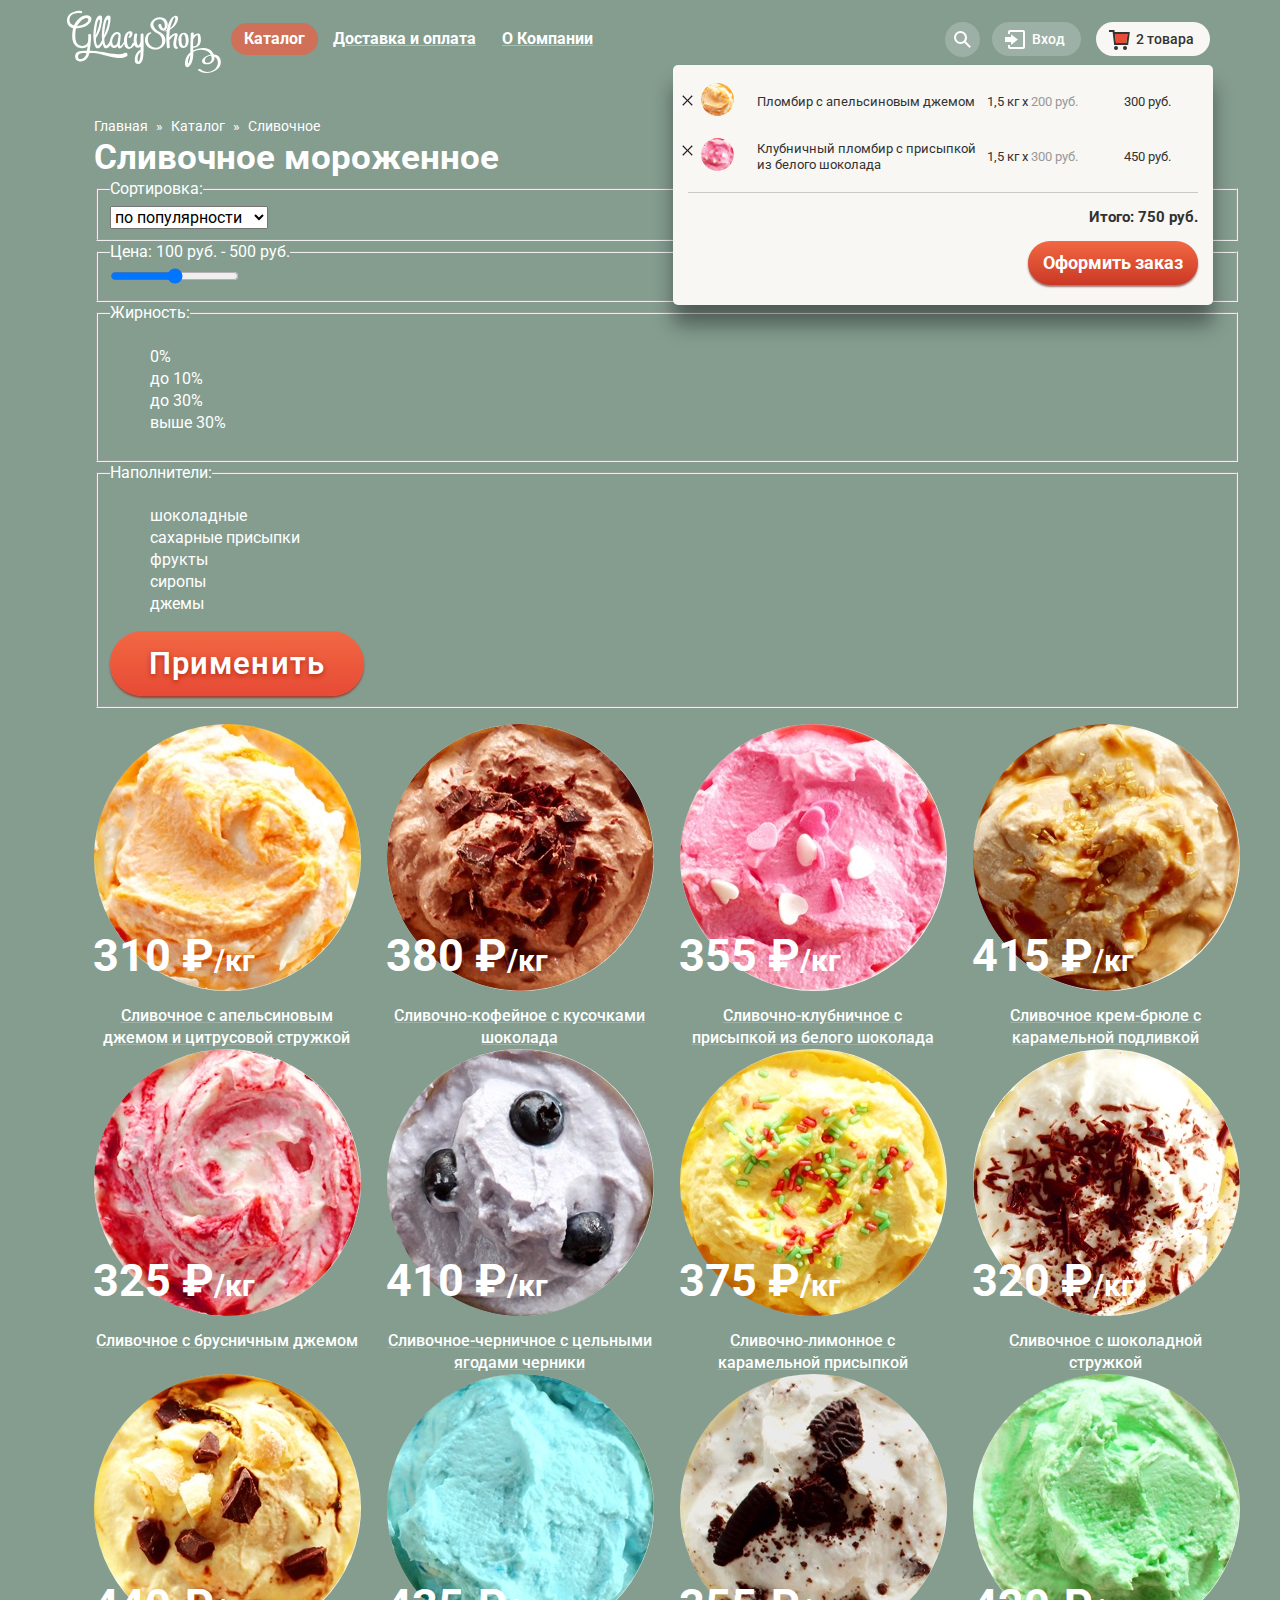
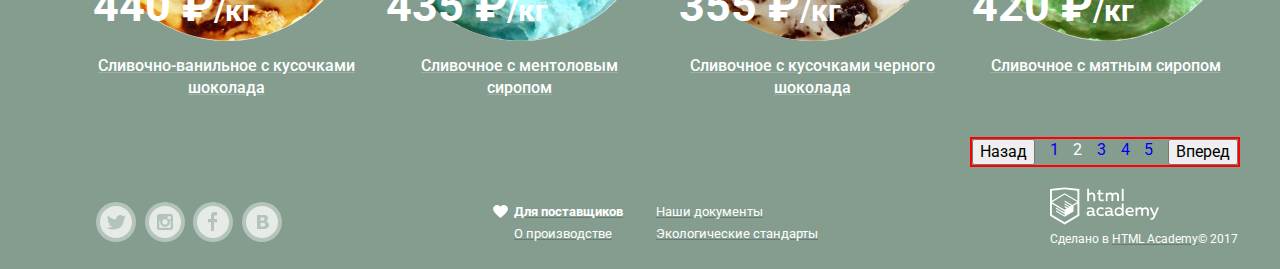
==== commit 017c9a17: "Стилизует корзину заказа" ====
--- a/catalog.html
+++ b/catalog.html
@@ -84,32 +84,43 @@
                       <a class="user-nav-btn-current" href="basket.html">
                       <svg xmlns="http://www.w3.org/2000/svg" width="21" height="20" viewBox="0 0 21 20"><path fill="#E84D37" d="M5.888 4.031L6.922 13h10.45l1.176-8.969z"/><circle fill="#343434" cx="6.984" cy="18" r="2"/><circle fill="#343434" cx="15.984" cy="18" r="2"/><path fill="#343434" d="M5.657 2.031L5.422 0H0v2h3.64l1.5 13h13.988l1.699-12.969H5.657zM17.372 13H6.922L5.888 4.031h12.66L17.372 13z"/></svg>2 товара</a>
                       
-                    <form class="modal orders visually-hidden">
-                      <ul class="orders-list">
-                        <li>
-                          <figure class="catalog-iceCream">
-                            <img class="catalog-item-img basket-img" src="img/product-1.jpg" width="33" height="33" alt="Пломбир с апельсиновым джемом">
-                            <figcaption class="catalog-item-info">
-                              <span class="catalog-item-title">Пломбир с апельсиновым джемом</span>
-                              <span class="catalog-item-kilo">1,5 кг х <div class="rouble">200 руб.</div></span>
-                              <span class="catalog-price">300 руб.</span>
-                            </figcaption>
-                          </figure>
-                        </li>
-                        <li>
-                          <figure class="catalog-iceCream">
-                            <img class="catalog-item-img basket-img" src="img/product-3.jpg" width="33" height="33" alt="Клубничный пломбир с присыпкой из белого шоколада">
-                            <figcaption class="catalog-item-info">
-                              <span class="catalog-item-title">Клубничный пломбир с присыпкой из белого шоколада</span>
-                              <span class="catalog-item-kilo">1,5 кг х <div class="rouble">300 руб.</div></span>
-                              <span class="catalog-price">450 руб.</span>
-                            </figcaption>
-                          </figure>
-                        </li>
-                      </ul>
-                      <output name="final-price">Итого:750 руб.</output>
-                      <button type="submit" class="item-order button">Оформить заказ</button>
-                    </form>
+                    <div class="modal modal-order">
+                <table class="cart-item">
+                  <tbody>
+                    <tr class="class-item-size">
+                      <td>
+                        <button class="cart-close-button-1" type="submit" value="Оформить заказ">
+                        <svg xmlns="http://www.w3.org/2000/svg" width="11" height="11" viewBox="0 0 18 17">
+              <path fill="#231F20" d="M17.454 1.46L16.04.046 9 7.086 1.96.046.546 1.46l7.04 7.04-7.04 7.04 1.414 1.414L9 9.914l7.04 7.04 1.414-1.414-7.04-7.04z" /></svg>
+                     Удалить товар</button>
+                      </td>
+                      <td>
+                        <a href="#"><img src="img/product-1.jpg" class="cart-item-image" width="33" height="33" alt="Пломбир с апельсиновым джемом"></a>
+                      </td>
+                      <td class="item-width"><a href="#">Пломбир с апельсиновым джемом</a></td>
+                      <td class="item-no-wrap">1,5 кг х <span>200 руб.</span></td>
+                      <td class="item-no-wrap">300 руб.</td>
+                    </tr>
+                    <tr class="class-item-size">
+                      <td>
+                        <button class="cart-close-button-2" type="submit" value="Оформить заказ">
+                        <svg xmlns="http://www.w3.org/2000/svg" width="11" height="11" viewBox="0 0 18 17">
+              <path fill="#231F20" d="M17.454 1.46L16.04.046 9 7.086 1.96.046.546 1.46l7.04 7.04-7.04 7.04 1.414 1.414L9 9.914l7.04 7.04 1.414-1.414-7.04-7.04z" /></svg>
+                     Удалить товар</button>
+                      </td>
+                      <td>
+                        <a href="#"><img src="img/product-3.jpg" class="cart-item-image" width="33" height="33" alt="Клубничный пломбир с присыпкой из белого шоколада"></a>
+                      </td>
+                      <td class="item-width"><a href="#">Клубничный пломбир с присыпкой из белого шоколада</a></td>
+                      <td>1,5 кг х <span>300 руб.</span></td>
+                      <td>450 руб.</td>
+                    </tr>
+                  </tbody>
+                </table>
+                <div class="cart-total-price">Итого: 750 руб.</div>
+                <button class="order-btn" type="submit" value="Оформить заказ">Оформить заказ</button>
+              </div>
+                
                   </li>
                 </ul>
 
--- a/css/style.css
+++ b/css/style.css
@@ -427,6 +427,165 @@
   fill: #323232;
   stroke: #323232;
 }
+
+/* ======= Корзина =========*/
+
+.modal-order {
+  /*
+  display: none;
+  position: absolute;
+  top: 33px;
+  right: 0;
+  width: 540px;
+  padding:14px;
+  border-radius: 10px;
+  background-color: #f8f7f4;
+  box-shadow: 0 20px 20px 0 rgba(0, 0, 0, 0.40);
+  z-index: 3;
+}
+.your-order:hover .modal-order {
+  display: block;*/
+
+}
+
+.modal-order  {
+    position: absolute;
+    top: 37px;
+    right: 0;
+    z-index: 20;
+    /* display: none; */
+    box-sizing: border-box;
+    width: 540px;
+    padding: 15px 15px 20px;
+    color: #323232;
+  background-color: #f8f7f4;
+    border-radius: 5px;
+    box-shadow: 0 20px 20px rgba(0,0,0,.4);
+}
+
+.cart-item {
+    width: 100%;
+    border-bottom: 1px solid #cacac7;
+}
+
+.cart-item a {
+    font-weight: 400;
+    text-decoration: none;
+}
+
+.cart-item, .cart-item a {
+    font-size: 13px;
+    line-height: 16px;
+    color: #323232;
+}
+
+.cart-item img {
+    width: 33px;
+    height: 33px;
+    border-radius: 50%;
+}
+
+.cart-item td {
+    padding-right: 5px;
+    padding-bottom: 15px;
+    vertical-align: middle;
+}
+
+.item-width {
+  width: 228px;
+}
+
+.cart-item span {
+    color: #999;
+}
+
+.cart-total-price {
+    width: 100%;
+    padding-top: 15px;
+    padding-bottom: 15px;
+    font-weight: 700;
+    font-size: 15px;
+    line-height: 18px;
+    text-align: right;
+}
+
+.modal-order .order-btn {
+    float: right;
+    padding-right: 15px;
+    padding-left: 15px;
+}
+
+
+.order-btn {
+    display: inline-block;
+    padding: 10px 22px;
+    font-weight: 700;
+    font-size: 18px;
+    line-height: 24px;
+    vertical-align: top;
+    color: #fff;
+    text-decoration: none;
+    white-space: nowrap;
+    background-image: -webkit-linear-gradient(bottom,#ca3824 0%,#f26843 100%);
+    background-image: linear-gradient(to top,#ca3824 0%,#f26843 100%);
+    border: none;
+    border-radius: 25px;
+    outline: none;
+    box-shadow: 0 2px 2px rgba(85,8,0,.54);
+    cursor: pointer;
+}
+.order-btn:hover {
+  background: linear-gradient(to bottom, #f58669 0%, #ec6f5e 100%);
+  box-shadow: 0 2px 2px rgba(172, 16, 0, 1);
+}
+.order-btn:active {
+  background: linear-gradient(to bottom, #d84732 0%, #e1613e 100%);
+  box-shadow: inset 0 2px 2px rgba(172, 16, 0, 1);
+}
+
+.catalog-item-sm {
+  font-size: 13px;
+  letter-spacing: 0;
+  line-height: 16px;
+  font-weight: 400px;
+  color: #323232;
+}
+
+.cart-close-button-1 {
+  position: absolute;
+  top: 28px;
+  left: -14px;
+  width: 11px;
+  height: 11px;
+  padding: 0;
+  font-size: 0;
+  border: 0;
+  background-color: transparent;
+  cursor: pointer;
+  outline: none;
+}
+
+.cart-close-button-2 {
+  position: absolute;
+  top: 78px;
+  left: -14px;
+  width: 11px;
+  height: 11px;
+  padding: 0;
+  font-size: 0;
+  border: 0;
+  background-color: transparent;
+  cursor: pointer;
+  outline: none;
+}
+
+.cart-close-button-1:active,
+.cart-close-button-2:active {
+}
+
+
+
+
 .search:hover path {
   fill: #323232;
 }
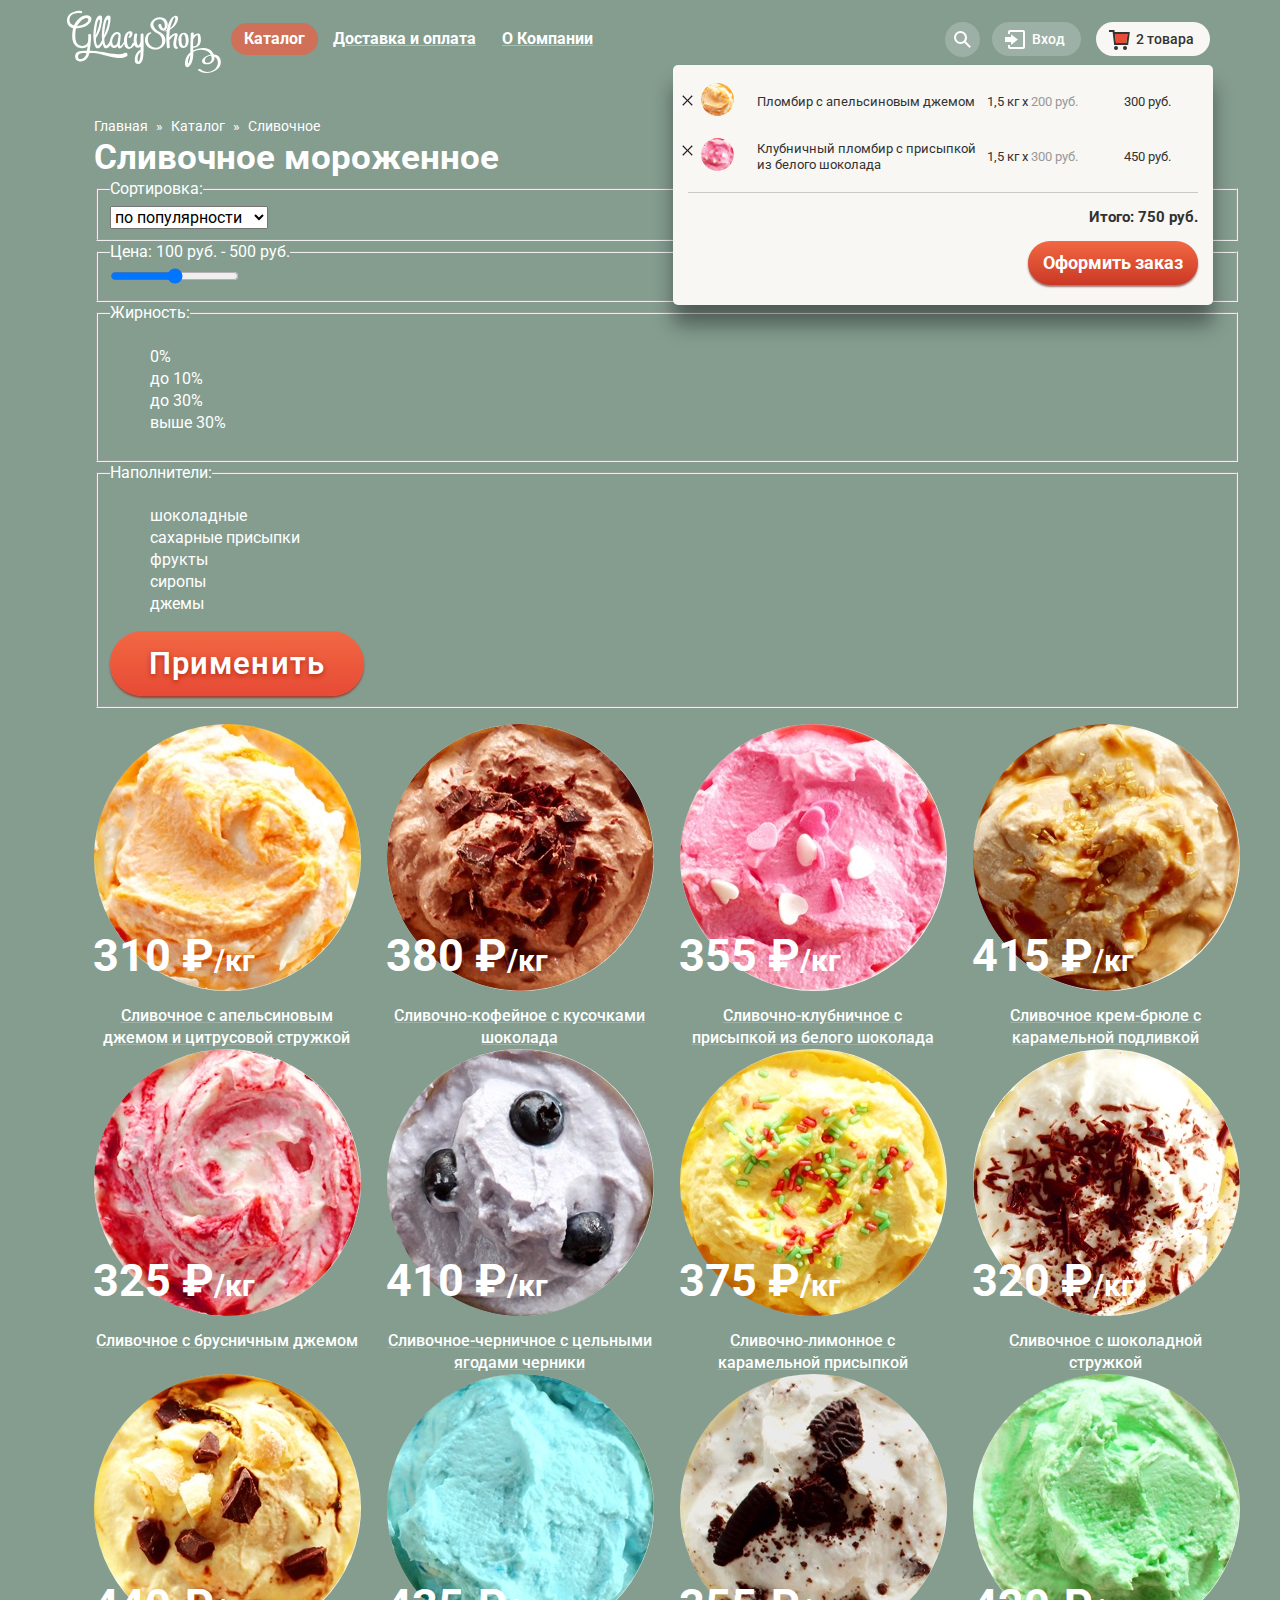
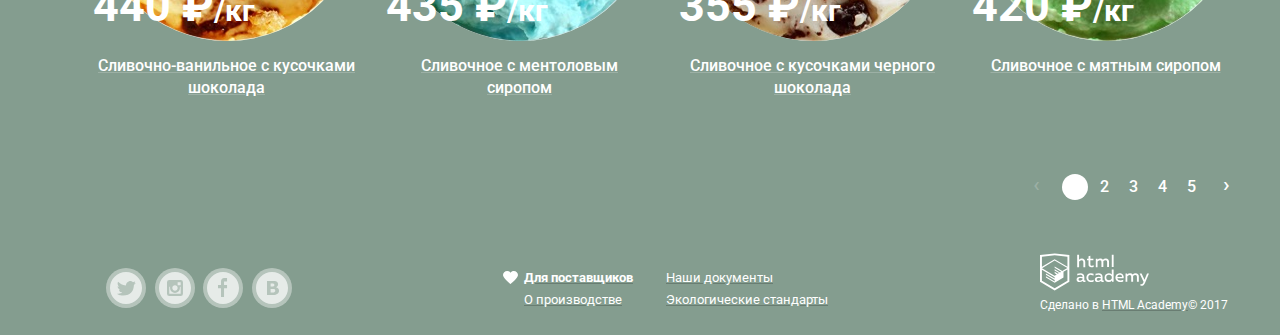
==== commit cf673dcf: "Добавил пагинато" ====
--- a/catalog.html
+++ b/catalog.html
@@ -79,11 +79,9 @@
                       </div>
                     </form>
                   </li>
-
                       <li class="your-order">
                       <a class="user-nav-btn-current" href="basket.html">
                       <svg xmlns="http://www.w3.org/2000/svg" width="21" height="20" viewBox="0 0 21 20"><path fill="#E84D37" d="M5.888 4.031L6.922 13h10.45l1.176-8.969z"/><circle fill="#343434" cx="6.984" cy="18" r="2"/><circle fill="#343434" cx="15.984" cy="18" r="2"/><path fill="#343434" d="M5.657 2.031L5.422 0H0v2h3.64l1.5 13h13.988l1.699-12.969H5.657zM17.372 13H6.922L5.888 4.031h12.66L17.372 13z"/></svg>2 товара</a>
-                      
                     <div class="modal modal-order">
                 <table class="cart-item">
                   <tbody>
@@ -120,7 +118,6 @@
                 <div class="cart-total-price">Итого: 750 руб.</div>
                 <button class="order-btn" type="submit" value="Оформить заказ">Оформить заказ</button>
               </div>
-                
                   </li>
                 </ul>
 
@@ -357,21 +354,31 @@
           </ul>
         </section>
 
-        <ul class="pagination-list">
-          <button class="btn page-button page-button-back" type="button">Назад</button>
-          <li class="pagination-item active"><a href="#">1</a>
-          </li>
-          <li class="pagination-item"><a>2</a>
-          </li>
-          <li class="pagination-item"><a href="#">3</a>
-          </li>
-          <li class="pagination-item"><a href="#">4</a>
-          </li>
-          <li class="pagination-item"><a href="#">5</a>
-          </li>
-          <button class="btn page-button page-button-next" type="button">Вперед</button>
-        </ul>
-
+       
+       <div class="row">
+          <ul class="pagination clearfix">
+            <li>&lsaquo;</li>
+            <li class="pagination-active">
+              1
+            </li>
+            <li class="pagination-page">
+              <a href="#">2</a>
+            </li>
+            <li class="pagination-page">
+              <a href="#">3</a>
+            </li>
+            <li class="pagination-page">
+              <a href="#">4</a>
+            </li>
+            <li class="pagination-page">
+              <a href="#">5</a>
+            </li>
+            <li>
+              <a class="pagination-nav" href="#">&rsaquo;</a>
+            </li>
+          </ul>
+       
+       
         <footer class="main-footer">
           <div class="footer-social">
             <ul class="social-list">
--- a/css/style.css
+++ b/css/style.css
@@ -774,37 +774,76 @@
   list-style: none;
 }
 
-.pagination-list {
-  display: flex;
-  justify-content: space-between;
-  width: 270px;
-  height: 30px;
-  list-style: none;
-  margin: 0;
-  margin-left: auto;
-  padding: 0;
-  border: 2px solid red;
-}
-
-.pagination-list a {
- text-decoration: none;
- color: ##323232;
- border-radius: 50%;
-}
-
-.pagination-list a.active {
- background-color: #fff;
- color: #323232;
- border-radius: 50%;
-}
-
-.pagination-list a:hover:not(.active) {
- background-color: rgba(255, 255, 255, 0.5);
-cursor: pointer;
-}
-
-
-
+.row, 
+.row-inline {
+    padding: 0 10px;
+}
+
+.pagination {
+    float: right;
+    margin: 35px 0 30px;
+    padding: 0;
+    list-style: none;
+    font-size: 0;
+}
+
+.pagination-active {
+  color: #323232;
+}
+
+.pagination a:active, 
+.pagination-active {
+    color: #323232;
+    background-color: #fff;
+  border-radius: 50%;
+}
+.pagination-page:hover {
+  background-color: rgba(255, 255, 255, 0.5);
+  border-radius: 50%;
+}
+
+.pagination li {
+    display: inline-block;
+    width: 26px;
+    height: 26px;
+    margin: 0 0 0 3px;
+    font-weight: 500;
+    font-size: 16px;
+    line-height: 26px;
+    text-align: center;
+    color: rgba(255,255,255,.2);
+}
+
+.pagination a {
+    display: block;
+    color: #fff;
+    text-decoration: none;
+    border-radius: 50%;
+}
+
+.pagination li:first-child {
+    margin-left: 0;
+    font-size: 22px;
+    text-align: left;
+}
+
+.pagination li:last-child {
+    margin-left: 0;
+    font-size: 22px;
+    text-align: right;
+}
+
+.clearfix::after {
+    content: "";
+    display: table;
+    clear: both;
+}
+
+.row::after {
+    content: "";
+    display: table;
+    clear: both;
+}
 
 
 .feature {
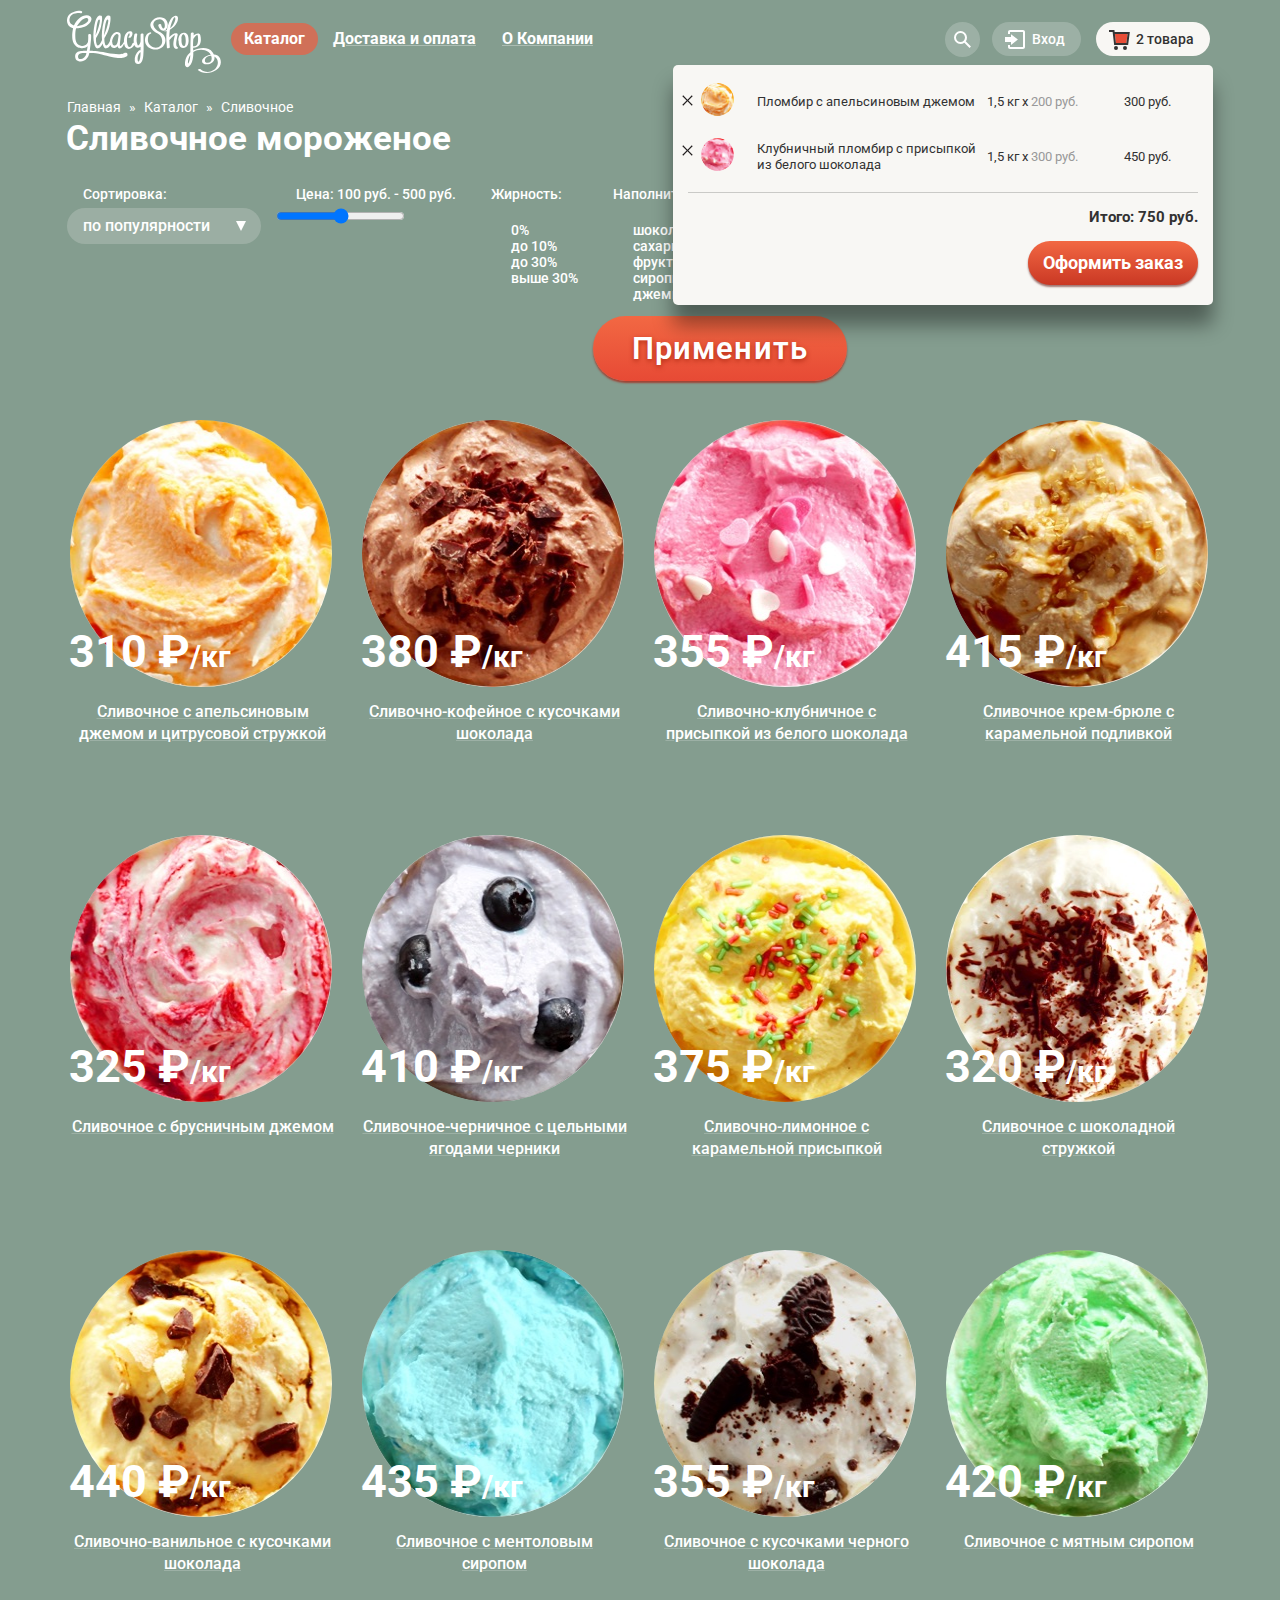
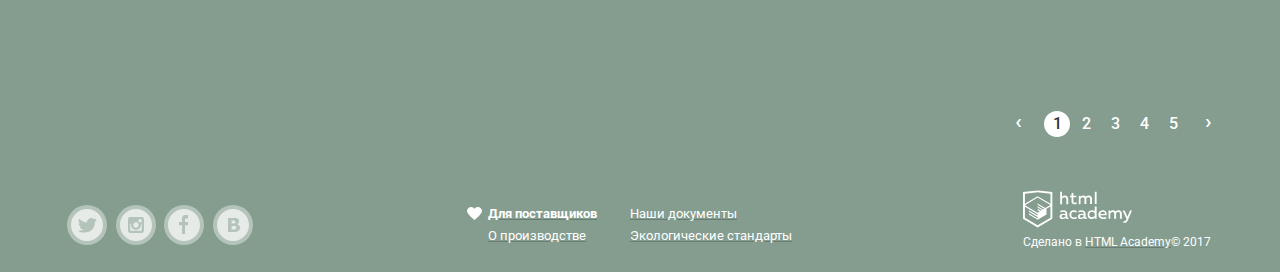
==== commit 7eacae5d: "Добавляет пагинацию" ====
--- a/catalog.html
+++ b/catalog.html
@@ -10,467 +10,522 @@
 </head>
 
 <body class="page">
-  <div class="site-wrapper site-catalog-wrapper">
-    <div class="container">
-      <header class="main-header">
-        <nav class="main-navigation">
-          <a class="main-header-logo">
-            <img class="logo-img" src="img/logo.svg" width="154" height="64" alt="Логотип магазина мороженного Глейси">
-          </a>
-          <div class="main-navigation-wrapper">
-            <div class="nav-container">
-              <ul class="site-navigation">
-                <li class="catalog-navigation"><a class="catalog-link-current" href="catalog.html">Каталог</a>
-                  <ul class="sub-menu">
-                    <li class="new-sub sub-menu-item"><a class="sub-menu-link" href="#1">Новинки</a>
-                    </li>
-                    <li class="sub-menu-item sub-menu-item-current"><a class="sub-menu-link" href="catalog.html">Сливочное</a>
-                    </li>
-                    <li class="sub-menu-item"><a class="sub-menu-link" href="#3">Щербеты</a>
-                    </li>
-                    <li class="sub-menu-item"><a class="sub-menu-link" href="#4">Фруктовый лед</a>
-                    </li>
-                    <li class="sub-menu-item"><a class="sub-menu-link" href="#5">Мелорин</a>
-                    </li>
-                  </ul>
+<div class="site-wrapper site-catalog-wrapper">
+  <div class="container">
+    <header class="main-header">
+      <nav class="main-navigation">
+        <a class="main-header-logo" href="index.html">
+          <img class="logo-img" src="img/logo.svg" width="154" height="64" alt="Логотип магазина мороженного Глейси">
+        </a>
+        <div class="main-navigation-wrapper">
+          <div class="nav-container">
+            <ul class="site-navigation">
+              <li class="catalog-navigation"><a class="catalog-link-current" href="catalog.html">Каталог</a>
+                <ul class="sub-menu">
+                  <li class="new-sub sub-menu-item"><a class="sub-menu-link" href="#1">Новинки</a>
+                  </li>
+                  <li class="sub-menu-item sub-menu-item-current"><a class="sub-menu-link"
+                                                                     href="catalog.html">Сливочное</a>
+                  </li>
+                  <li class="sub-menu-item"><a class="sub-menu-link" href="#3">Щербеты</a>
+                  </li>
+                  <li class="sub-menu-item"><a class="sub-menu-link" href="#4">Фруктовый лед</a>
+                  </li>
+                  <li class="sub-menu-item"><a class="sub-menu-link" href="#5">Мелорин</a>
+                  </li>
+                </ul>
+              </li>
+              <li><a class="catalog-link" href="delivery.html">Доставка и оплата</a>
+              </li>
+              <li><a class="catalog-link" href="about-us.html">О Компании</a>
+              </li>
+            </ul>
+            <div class="user-navigation-container">
+              <ul class="user-navigation">
+                <li class="search">
+                  <svg class="search-svg" xmlns="http://www.w3.org/2000/svg" xmlns:xlink="http://www.w3.org/1999/xlink"
+                       width="17" height="17" viewBox="0 0 17 17">
+                    <title>Поиск</title>
+                    <path fill="#fff"
+                          d="M16.958 15.527L11.75 10.32A6.455 6.455 0 0 0 13 6.5 6.5 6.5 0 1 0 6.5 13a6.465 6.465 0 0 0 3.839-1.263l5.205 5.204 1.414-1.414zM6.5 11C4.019 11 2 8.981 2 6.5S4.019 2 6.5 2 11 4.019 11 6.5 8.981 11 6.5 11z"/>
+                  </svg>
+                  <form class="modal modal-search">
+                    <label for="search-navigation" class="visually-hidden">Что ищем?</label>
+                    <input type="search" id="search-navigation" name="search" placeholder="Что ищем?">
+                  </form>
                 </li>
-                <li><a class="catalog-link" href="delivery.html">Доставка и оплата</a>
+
+                <li class="login-link">
+                  <a class="user-nav-btn" href="login.html">
+                    <svg xmlns="http://www.w3.org/2000/svg" xmlns:xlink="http://www.w3.org/1999/xlink" width="21"
+                         height="19" viewBox="0 0 21 19">
+                      <g fill="#fff">
+                        <path d="M6 14.875L12.917 9.5 6 4.125v2.917H-.042v4.917H6z"/>
+                        <path
+                          d="M18 0H5C3.9 0 3 .9 3 2v2h2V2h13v15H5v-2H3v2c0 1.1.9 2 2 2h13c1.1 0 2-.9 2-2V2c0-1.1-.9-2-2-2z"/>
+                      </g>
+                    </svg>
+                    Вход</a>
+                  <form class="modal modal-login" action="https://echo.htmlacademy.ru" method="post">
+                    <label for="email" class="login-email">
+                      <input type="email" id="email" name="email" placeholder="Электронная почта">
+                    </label>
+                    <label for="password" class="login-password">
+                      <input type="text" id="password" name="password" placeholder="Пароль">
+                    </label>
+                    <div class="login-col">
+                      <button type="button" class="enter-btn">Войти</button>
+                      <div class="login-col-right">
+                        <p><a class="forget-pass" href="#">Забыли пароль?</a>
+                        </p>
+                        <p><a class="new-registration" href="#">Новая регистрация</a>
+                        </p>
+                      </div>
+                    </div>
+                  </form>
                 </li>
-                <li><a class="catalog-link" href="about-us.html">О Компании</a>
+
+                <li class="your-order">
+                  <a class="user-nav-btn-current" href="basket.html">
+                    <svg xmlns="http://www.w3.org/2000/svg" width="21" height="20" viewBox="0 0 21 20">
+                      <path fill="#E84D37" d="M5.888 4.031L6.922 13h10.45l1.176-8.969z"/>
+                      <circle fill="#343434" cx="6.984" cy="18" r="2"/>
+                      <circle fill="#343434" cx="15.984" cy="18" r="2"/>
+                      <path fill="#343434"
+                            d="M5.657 2.031L5.422 0H0v2h3.64l1.5 13h13.988l1.699-12.969H5.657zM17.372 13H6.922L5.888 4.031h12.66L17.372 13z"/>
+                    </svg>
+                    2 товара</a>
+
+                  <div class="modal modal-order">
+                    <table class="cart-item">
+                      <tbody>
+                      <tr class="class-item-size">
+                        <td>
+                          <button class="cart-close-button-1" type="submit" value="Оформить заказ">
+                            <svg xmlns="http://www.w3.org/2000/svg" width="11" height="11" viewBox="0 0 18 17">
+                              <path fill="#231F20"
+                                    d="M17.454 1.46L16.04.046 9 7.086 1.96.046.546 1.46l7.04 7.04-7.04 7.04 1.414 1.414L9 9.914l7.04 7.04 1.414-1.414-7.04-7.04z"/>
+                            </svg>
+                            Удалить товар
+                          </button>
+                        </td>
+                        <td>
+                          <a href="#"><img src="img/product-1.jpg" class="cart-item-image" width="33" height="33"
+                                           alt="Пломбир с апельсиновым джемом"></a>
+                        </td>
+                        <td class="item-width"><a href="#">Пломбир с апельсиновым джемом</a></td>
+                        <td class="item-no-wrap">1,5 кг х <span>200 руб.</span></td>
+                        <td class="item-no-wrap">300 руб.</td>
+                      </tr>
+                      <tr class="class-item-size">
+                        <td>
+                          <button class="cart-close-button-2" type="submit" value="Оформить заказ">
+                            <svg xmlns="http://www.w3.org/2000/svg" width="11" height="11" viewBox="0 0 18 17">
+                              <path fill="#231F20"
+                                    d="M17.454 1.46L16.04.046 9 7.086 1.96.046.546 1.46l7.04 7.04-7.04 7.04 1.414 1.414L9 9.914l7.04 7.04 1.414-1.414-7.04-7.04z"/>
+                            </svg>
+                            Удалить товар
+                          </button>
+                        </td>
+                        <td>
+                          <a href="#"><img src="img/product-3.jpg" class="cart-item-image" width="33" height="33"
+                                           alt="Клубничный пломбир с присыпкой из белого шоколада"></a>
+                        </td>
+                        <td class="item-width"><a href="#">Клубничный пломбир с присыпкой из белого шоколада</a></td>
+                        <td>1,5 кг х <span>300 руб.</span></td>
+                        <td>450 руб.</td>
+                      </tr>
+                      </tbody>
+                    </table>
+                    <div class="cart-total-price">Итого: 750 руб.</div>
+                    <button class="order-btn" type="submit" value="Оформить заказ">Оформить заказ</button>
+                  </div>
+
                 </li>
               </ul>
-              <div class="user-navigation-container">
-                <ul class="user-navigation">
-                  <li class="search">
-                    <svg class="search-svg" xmlns="http://www.w3.org/2000/svg" xmlns:xlink="http://www.w3.org/1999/xlink" width="17" height="17" viewBox="0 0 17 17">
-                      <title>Поиск</title>
-                      <path fill="#fff" d="M16.958 15.527L11.75 10.32A6.455 6.455 0 0 0 13 6.5 6.5 6.5 0 1 0 6.5 13a6.465 6.465 0 0 0 3.839-1.263l5.205 5.204 1.414-1.414zM6.5 11C4.019 11 2 8.981 2 6.5S4.019 2 6.5 2 11 4.019 11 6.5 8.981 11 6.5 11z" />
-                    </svg>
-                    <form class="modal modal-search">
-                      <label for="search-navigation" class="visually-hidden">Что ищем?</label>
-                      <input type="search" id="search-navigation" name="search" placeholder="Что ищем?">
-                    </form>
-                  </li>
-
-                  <li class="login-link">
-                    <a class="user-nav-btn" href="login.html">
-                      <svg xmlns="http://www.w3.org/2000/svg" xmlns:xlink="http://www.w3.org/1999/xlink" width="21" height="19" viewBox="0 0 21 19">
-                        <g fill="#fff">
-                          <path d="M6 14.875L12.917 9.5 6 4.125v2.917H-.042v4.917H6z" />
-                          <path d="M18 0H5C3.9 0 3 .9 3 2v2h2V2h13v15H5v-2H3v2c0 1.1.9 2 2 2h13c1.1 0 2-.9 2-2V2c0-1.1-.9-2-2-2z" />
-                        </g>
-                      </svg>
-                      Вход</a>
-                    <form class="modal modal-login" action="https://echo.htmlacademy.ru" method="post">
-                      <label for="email" class="login-email">
-                        <input type="email" id="email" name="email" placeholder="Электронная почта">
-                      </label>
-                      <label for="password" class="login-password">
-                        <input type="text" id="password" name="password" placeholder="Пароль">
-                      </label>
-                      <div class="login-col">
-                        <button type="button" class="enter-btn">Войти</button>
-                        <div class="login-col-right">
-                          <p><a class="forget-pass" href="#">Забыли пароль?</a>
-                          </p>
-                          <p><a class="new-registration" href="#">Новая регистрация</a>
-                          </p>
-                        </div>
-                      </div>
-                    </form>
-                  </li>
-                      <li class="your-order">
-                      <a class="user-nav-btn-current" href="basket.html">
-                      <svg xmlns="http://www.w3.org/2000/svg" width="21" height="20" viewBox="0 0 21 20"><path fill="#E84D37" d="M5.888 4.031L6.922 13h10.45l1.176-8.969z"/><circle fill="#343434" cx="6.984" cy="18" r="2"/><circle fill="#343434" cx="15.984" cy="18" r="2"/><path fill="#343434" d="M5.657 2.031L5.422 0H0v2h3.64l1.5 13h13.988l1.699-12.969H5.657zM17.372 13H6.922L5.888 4.031h12.66L17.372 13z"/></svg>2 товара</a>
-                    <div class="modal modal-order">
-                <table class="cart-item">
-                  <tbody>
-                    <tr class="class-item-size">
-                      <td>
-                        <button class="cart-close-button-1" type="submit" value="Оформить заказ">
-                        <svg xmlns="http://www.w3.org/2000/svg" width="11" height="11" viewBox="0 0 18 17">
-              <path fill="#231F20" d="M17.454 1.46L16.04.046 9 7.086 1.96.046.546 1.46l7.04 7.04-7.04 7.04 1.414 1.414L9 9.914l7.04 7.04 1.414-1.414-7.04-7.04z" /></svg>
-                     Удалить товар</button>
-                      </td>
-                      <td>
-                        <a href="#"><img src="img/product-1.jpg" class="cart-item-image" width="33" height="33" alt="Пломбир с апельсиновым джемом"></a>
-                      </td>
-                      <td class="item-width"><a href="#">Пломбир с апельсиновым джемом</a></td>
-                      <td class="item-no-wrap">1,5 кг х <span>200 руб.</span></td>
-                      <td class="item-no-wrap">300 руб.</td>
-                    </tr>
-                    <tr class="class-item-size">
-                      <td>
-                        <button class="cart-close-button-2" type="submit" value="Оформить заказ">
-                        <svg xmlns="http://www.w3.org/2000/svg" width="11" height="11" viewBox="0 0 18 17">
-              <path fill="#231F20" d="M17.454 1.46L16.04.046 9 7.086 1.96.046.546 1.46l7.04 7.04-7.04 7.04 1.414 1.414L9 9.914l7.04 7.04 1.414-1.414-7.04-7.04z" /></svg>
-                     Удалить товар</button>
-                      </td>
-                      <td>
-                        <a href="#"><img src="img/product-3.jpg" class="cart-item-image" width="33" height="33" alt="Клубничный пломбир с присыпкой из белого шоколада"></a>
-                      </td>
-                      <td class="item-width"><a href="#">Клубничный пломбир с присыпкой из белого шоколада</a></td>
-                      <td>1,5 кг х <span>300 руб.</span></td>
-                      <td>450 руб.</td>
-                    </tr>
-                  </tbody>
-                </table>
-                <div class="cart-total-price">Итого: 750 руб.</div>
-                <button class="order-btn" type="submit" value="Оформить заказ">Оформить заказ</button>
-              </div>
-                  </li>
-                </ul>
-
-                <div class="work-hours">
-                  <p class="work-hours-time">С 10 до 20, ежедневно</p>
-                  <a class="work-hours-phone" href="tel:88124502525">8 812 450-25-25</a>
-                </div>
+
+              <div class="work-hours">
+                <p class="work-hours-time">С 10 до 20, ежедневно</p>
+                <a class="work-hours-phone" href="tel:88124502525">8 812 450-25-25</a>
               </div>
             </div>
           </div>
-        </nav>
-      </header>
-      <main class="container">
-
-        <!-- breadcrumbs -->
-        <ul class="breadcrumbs">
-          <li class="breadcrumbs-underline"><a href="index.html">Главная</a>
-          </li>
-          <li class="breadcrumbs-underline"><a href="#">Каталог</a>
-          </li>
-          <li class="breadcrumbs-current">Сливочное</li>
-        </ul>
-        <h1 class="ice-cream">Сливочное мороженное</h1>
-
-        <form class="option filter" method="get" action="https://echo.htmlacademy.ru">
-          <fieldset class="option-box">
-            <legend class="option-list">Сортировка:</legend>
+        </div>
+      </nav>
+
+      <ul class="breadcrumbs">
+        <li class="breadcrumbs-underline"><a href="index.html">Главная</a>
+        </li>
+        <li class="breadcrumbs-underline"><a href="#">Каталог</a>
+        </li>
+        <li class="breadcrumbs-current">Сливочное</li>
+      </ul>
+    </header>
+    <main class="container">
+
+      <h1 class="ice-cream">Сливочное мороженое</h1>
+      <form class="option filter" method="get" action="https://echo.htmlacademy.ru">
+        <fieldset class="option-box">
+          <legend class="option-list">Сортировка:</legend>
+          <div class="select-container">
             <select name="option">
               <option class="option-item" value="popular" selected>по популярности</option>
               <option class="option-item" value="popular">сначала недороги</option>
               <option class="option-item" value="popular">сначала дорогие</option>
               <option class="option-item" value="popular">по жирности</option>
             </select>
-          </fieldset>
-
-          <fieldset class="price">
-            <legend class="price-item">Цена: 100 руб. - 500 руб.</legend>
-            <input type="range" min="100" max="500" step="10">
-          </fieldset>
-          <fieldset class="fat">
-            <legend class="fat-title">Жирность:</legend>
-            <ul class="fat-list">
-              <li class="fat-option">
-                <label for="0-fat">
-                  <input class="visually-hidden filter-input filter-input-radio" type="radio" name="fat" id="0-fat" value="0%">0%
-                </label>
-              </li>
-              <li class="fat-option">
-                <label for="10-fat">
-                  <input class="visually-hidden filter-input filter-input-radio" type="radio" name="fat" id="10-fat" value="10%" checked>до 10%</label>
-              </li>
-              <li class="fat-option">
-                <label for="30-fat">
-                  <input class="visually-hidden filter-input filter-input-radio" type="radio" name="fat" id="30-fat" value="30%">до 30%</label>
-              </li>
-              <li class="fat-option">
-                <label for="more-30-fat">
-                  <input class="visually-hidden filter-input filter-input-radio" type="radio" name="fat" id="more-30-fat" value="more-30%">выше 30%</label>
-              </li>
-            </ul>
-          </fieldset>
-          <fieldset class="flavors">
-            <legend class="flavors-title">Наполнители:</legend>
-            <ul class="flavor-list">
-              <li class="flavor-option">
-                <input class="visually-hidden filter-input filter-input-checkbox" type="checkbox" name="chocolate" id="chocolate" value="chocolate" checked>
-                <label for="chocolate">шоколадные</label>
-              </li>
-              <li class="flavor-option">
-                <input class="visually-hidden filter-input filter-input-checkbox" type="checkbox" name="sugar" id="sugar" value="sugar" checked>
-                <label for="sugar">сахарные присыпки</label>
-              </li>
-              <li class="flavor-option">
-                <input class="visually-hidden filter-input filter-input-checkbox" type="checkbox" name="fruit" id="fruit" value="fruit">
-                <label for="fruit">фрукты</label>
-              </li>
-              <li class="flavor-option">
-                <input class="visually-hidden filter-input filter-input-checkbox" type="checkbox" name="syrop" id="syrop" value="syrop">
-                <label for="syrop">сиропы</label>
-              </li>
-              <li class="flavor-option">
-                <input class="visually-hidden filter-input filter-input-checkbox" type="checkbox" name="jam" id="jam" value="jam">
-                <label for="jam">джемы</label>
-              </li>
-            </ul>
-            <button type="submit" class="filter-button button">Применить</button>
-          </fieldset>
-        </form>
-        <section class="catalog">
-          <ul class="catalog-list">
-            <li class="catalog-item">
-              <a href="#">
-                <figure class="catalog-iceCream">
-                  <img class="catalog-item-img" src="img/product-1.jpg" width="267" height="267" alt="Сливочное с апельсиновым джемом и цитрусовой стружкой">
-                  <figcaption class="catalog-item-info">
-
-                    <span class="catalog-category">310 &#8381<span class="kilo">/кг</span></span>
-                    <span class="catalog-item-title">Сливочное с апельсиновым джемом и цитрусовой стружкой</span>
-                  </figcaption>
-                </figure>
+          </div>
+        </fieldset>
+
+        <fieldset class="price">
+          <legend class="price-item">Цена: 100 руб. - 500 руб.</legend>
+          <input type="range" min="100" max="500" step="10">
+        </fieldset>
+        <fieldset class="fat">
+          <legend class="fat-title">Жирность:</legend>
+          <ul class="fat-list">
+            <li class="fat-option">
+              <label for="0-fat">
+                <input class="visually-hidden filter-input filter-input-radio" type="radio" name="fat" id="0-fat"
+                       value="0%">0%
+              </label>
+            </li>
+            <li class="fat-option">
+              <label for="10-fat">
+                <input class="visually-hidden filter-input filter-input-radio" type="radio" name="fat" id="10-fat"
+                       value="10%" checked>до 10%</label>
+            </li>
+            <li class="fat-option">
+              <label for="30-fat">
+                <input class="visually-hidden filter-input filter-input-radio" type="radio" name="fat" id="30-fat"
+                       value="30%">до 30%</label>
+            </li>
+            <li class="fat-option">
+              <label for="more-30-fat">
+                <input class="visually-hidden filter-input filter-input-radio" type="radio" name="fat" id="more-30-fat"
+                       value="more-30%">выше 30%</label>
+            </li>
+          </ul>
+        </fieldset>
+        <fieldset class="flavors">
+          <legend class="flavors-title">Наполнители:</legend>
+          <ul class="flavor-list">
+            <li class="flavor-option">
+              <input class="visually-hidden filter-input filter-input-checkbox" type="checkbox" name="chocolate"
+                     id="chocolate" value="chocolate" checked>
+              <label for="chocolate">шоколадные</label>
+            </li>
+            <li class="flavor-option">
+              <input class="visually-hidden filter-input filter-input-checkbox" type="checkbox" name="sugar" id="sugar"
+                     value="sugar" checked>
+              <label for="sugar">сахарные присыпки</label>
+            </li>
+            <li class="flavor-option">
+              <input class="visually-hidden filter-input filter-input-checkbox" type="checkbox" name="fruit" id="fruit"
+                     value="fruit">
+              <label for="fruit">фрукты</label>
+            </li>
+            <li class="flavor-option">
+              <input class="visually-hidden filter-input filter-input-checkbox" type="checkbox" name="syrop" id="syrop"
+                     value="syrop">
+              <label for="syrop">сиропы</label>
+            </li>
+            <li class="flavor-option">
+              <input class="visually-hidden filter-input filter-input-checkbox" type="checkbox" name="jam" id="jam"
+                     value="jam">
+              <label for="jam">джемы</label>
+            </li>
+          </ul>
+          <button type="submit" class="filter-button button">Применить</button>
+        </fieldset>
+      </form>
+      <section class="catalog">
+        <ul class="catalog-list">
+          <li class="catalog-item">
+            <a href="#">
+              <figure class="catalog-iceCream">
+                <img class="catalog-item-img" src="img/product-1.jpg" width="267" height="267"
+                     alt="Сливочное с апельсиновым джемом и цитрусовой стружкой">
+                <figcaption class="catalog-item-info">
+
+                  <span class="catalog-category">310 &#8381<span class="kilo">/кг</span></span>
+                  <span class="catalog-item-title">Сливочное с апельсиновым джемом и цитрусовой стружкой</span>
+                </figcaption>
+              </figure>
+            </a>
+          </li>
+
+          <li class="catalog-item">
+            <a href="#">
+              <figure class="catalog-iceCream">
+                <img class="catalog-item-img" src="img/product-2.jpg" width="267" height="267"
+                     alt="Сливочно-кофейное с кусочками шоколада">
+                <figcaption class="catalog-item-info">
+
+                  <span class="catalog-category">380 &#8381<span class="kilo">/кг</span></span>
+                  <span class="catalog-item-title">Сливочно-кофейное с кусочками шоколада</span>
+
+                </figcaption>
+              </figure>
+            </a>
+          </li>
+
+          <li class="catalog-item">
+            <a href="#">
+              <figure class="catalog-iceCream">
+                <img class="catalog-item-img" src="img/product-3.jpg" width="267" height="267"
+                     alt="Сливочно-клубничное с присыпкой из белого шоколада">
+                <figcaption class="catalog-item-info">
+                  <span class="catalog-category">355 &#8381<span class="kilo">/кг</span></span>
+                  <span class="catalog-item-title">Сливочно-клубничное с присыпкой из белого шоколада</span>
+                </figcaption>
+              </figure>
+            </a>
+          </li>
+
+          <li class="catalog-item">
+            <a href="#">
+              <figure class="catalog-iceCream">
+                <img class="catalog-item-img" src="img/product-4.jpg" width="267" height="267"
+                     alt="Сливочное крем-брюле с карамельной подливкой">
+                <figcaption class="catalog-item-info">
+                  <span class="catalog-category">415 &#8381<span class="kilo">/кг</span></span>
+                  <span class="catalog-item-title">Сливочное крем-брюле с карамельной подливкой</span>
+                </figcaption>
+              </figure>
+            </a>
+          </li>
+          <li class="catalog-item">
+            <a href="#">
+              <figure class="catalog-iceCream">
+                <img class="catalog-item-img" src="img/product-5.jpg" width="267" height="267"
+                     alt="Сливочное с брусничным джемом">
+                <figcaption class="catalog-item-info">
+
+                  <span class="catalog-category">325 &#8381<span class="kilo">/кг</span></span>
+                  <span class="catalog-item-title">Сливочное с брусничным джемом</span>
+
+                </figcaption>
+              </figure>
+            </a>
+          </li>
+          <li class="catalog-item">
+            <a href="#">
+              <figure class="catalog-iceCream">
+                <img class="catalog-item-img" src="img/product-6.jpg" width="267" height="267"
+                     alt="Сливочное-черничное с цельными ягодами черники">
+                <figcaption class="catalog-item-info">
+                  <span class="catalog-category">410 &#8381<span class="kilo">/кг</span></span>
+                  <span class="catalog-item-title">Сливочное-черничное с цельными ягодами черники</span>
+                </figcaption>
+              </figure>
+            </a>
+          </li>
+          <li class="catalog-item">
+            <a href="#">
+              <figure class="catalog-iceCream">
+                <img class="catalog-item-img" src="img/product-7.jpg" width="267" height="267"
+                     alt="Сливочно-лимонное с карамельной присыпкой">
+                <figcaption class="catalog-item-info">
+                  <span class="catalog-category">375 &#8381<span class="kilo">/кг</span></span>
+                  <span class="catalog-item-title">Сливочно-лимонное с карамельной присыпкой</span>
+                </figcaption>
+              </figure>
+            </a>
+          </li>
+          <li class="catalog-item">
+            <a href="#">
+              <figure class="catalog-iceCream">
+                <img class="catalog-item-img" src="img/product-8.jpg" width="267" height="267"
+                     alt="Сливочное с шоколадной стружкой">
+                <figcaption class="catalog-item-info">
+
+                  <span class="catalog-category">320 &#8381<span class="kilo">/кг</span></span>
+                  <span class="catalog-item-title">Сливочное с шоколадной стружкой</span>
+                </figcaption>
+              </figure>
+            </a>
+          </li>
+          <li class="catalog-item">
+            <a href="#">
+              <figure class="catalog-iceCream">
+                <img class="catalog-item-img" src="img/product-9.jpg" width="267" height="267"
+                     alt="Сливочно-ванильное с кусочками шоколада">
+                <figcaption class="catalog-item-info">
+
+                  <span class="catalog-category">440 &#8381<span class="kilo">/кг</span></span>
+                  <span class="catalog-item-title">Сливочно-ванильное с кусочками шоколада</span>
+                </figcaption>
+              </figure>
+            </a>
+          </li>
+          <li class="catalog-item">
+            <a href="#">
+              <figure class="catalog-iceCream">
+                <img class="catalog-item-img" src="img/product-10.jpg" width="267" height="267"
+                     alt="Сливочноe с ментоловым сиропом">
+                <figcaption class="catalog-item-info">
+
+                  <span class="catalog-category">435 &#8381<span class="kilo">/кг</span></span>
+                  <span class="catalog-item-title">Сливочноe с ментоловым сиропом</span>
+                </figcaption>
+              </figure>
+            </a>
+          </li>
+          <li class="catalog-item">
+            <a href="#">
+              <figure class="catalog-iceCream">
+                <img class="catalog-item-img" src="img/product-11.jpg" width="267" height="267"
+                     alt="Сливочное с кусочками черного шоколада">
+                <figcaption class="catalog-item-info">
+                  <span class="catalog-category">355 &#8381<span class="kilo">/кг</span></span>
+                  <span class="catalog-item-title">Сливочное с кусочками черного шоколада</span>
+                </figcaption>
+              </figure>
+            </a>
+          </li>
+          <li class="catalog-item">
+            <a href="#">
+              <figure class="catalog-iceCream">
+                <img class="catalog-item-img" src="img/product-12.jpg" width="267" height="267"
+                     alt="Сливочное с мятным сиропом">
+                <figcaption class="catalog-item-info">
+                  <span class="catalog-category">420 &#8381<span class="kilo">/кг</span></span>
+                  <span class="catalog-item-title">Сливочное с мятным сиропом</span>
+                </figcaption>
+              </figure>
+            </a>
+          </li>
+        </ul>
+      </section>
+
+       <div class="row">
+          <ul class="pagnition clearfix">
+            <li>&lsaquo;</li>
+            <li class="pagnition-active">
+              1
+            </li>
+            <li>
+              <a href="#">2</a>
+            </li>
+            <li>
+              <a href="#">3</a>
+            </li>
+            <li>
+              <a href="#">4</a>
+            </li>
+            <li>
+              <a href="#">5</a>
+            </li>
+            <li>
+              <a class="pagnition-nav" href="#">&rsaquo;</a>
+            </li>
+          </ul>
+        </div>
+      
+      <footer class="main-footer">
+        <div class="footer-social">
+          <ul class="social-list">
+            <li class="social-item">
+              <a class="social-button twitter" href="#">
+                <svg xmlns="http://www.w3.org/2000/svg" width="32" height="32">
+                  <title>twitter</title>
+                  <path fill="#FFF"
+                        d="M16 0C7.164 0 0 7.164 0 16c0 8.837 7.164 16 16 16 8.837 0 16-7.163 16-16 0-8.836-7.163-16-16-16zm7.944 12.809c-.251 6.516-3.463 10.832-10.992 10.702h-.486c-.447 0-4.543-.443-5.344-1.823 2.479.19 4.247-.406 5.12-1.136-1.048-.289-2.923-.461-3.251-2.848.384.104.618.221 1.299.113-1.307-.824-2.758-1.519-2.679-3.643.311.317 1.164.518 1.46.457-.768-.233-2.149-3.244-.974-4.781 1.984 1.79 4.075 3.482 7.804 3.643.227-2.214 1.24-3.699 3.168-4.325 1.84-.479 3.255.26 3.901 1.138.737-.224 1.453-.466 2.193-.685-.004.833-.569 1.463-.935 1.709.747.165 1.423-.475 1.423-.475-.184.963-1.094 1.725-1.707 1.954z"/>
+                </svg>
               </a>
             </li>
-
-            <li class="catalog-item">
-              <a href="#">
-                <figure class="catalog-iceCream">
-                  <img class="catalog-item-img" src="img/product-2.jpg" width="267" height="267" alt="Сливочно-кофейное с кусочками шоколада">
-                  <figcaption class="catalog-item-info">
-
-                    <span class="catalog-category">380 &#8381<span class="kilo">/кг</span></span>
-                    <span class="catalog-item-title">Сливочно-кофейное с кусочками шоколада</span>
-
-                  </figcaption>
-                </figure>
+            <li class="social-item">
+              <a class="social-button instagram" href="#">
+                <svg xmlns="http://www.w3.org/2000/svg" width="32" height="32">
+                  <g fill="#FFF">
+                    <title>instagram</title>
+                    <path
+                      d="M20.916 16a4.938 4.938 0 1 1-9.877 0c0-.394.051-.773.138-1.14h-.897v6.838h11.396V14.86h-.897c.086.367.137.746.137 1.14z"/>
+                    <path
+                      d="M15.978 18.659c1.466 0 2.659-1.193 2.659-2.659s-1.193-2.659-2.659-2.659c-1.466 0-2.659 1.193-2.659 2.659s1.192 2.659 2.659 2.659zm2.659-8.357h3.039v3.039h-3.039z"/>
+                    <path
+                      d="M16 0C7.164 0 0 7.164 0 16c0 8.837 7.164 16 16 16 8.837 0 16-7.163 16-16 0-8.836-7.163-16-16-16zm7.955 21.698a2.285 2.285 0 0 1-2.279 2.279H10.279A2.285 2.285 0 0 1 8 21.698V10.302a2.286 2.286 0 0 1 2.279-2.279h11.396a2.286 2.286 0 0 1 2.279 2.279v11.396z"/>
+                  </g>
+                </svg>
               </a>
             </li>
-
-            <li class="catalog-item">
-              <a href="#">
-                <figure class="catalog-iceCream">
-                  <img class="catalog-item-img" src="img/product-3.jpg" width="267" height="267" alt="Сливочно-клубничное с присыпкой из белого шоколада">
-                  <figcaption class="catalog-item-info">
-                    <span class="catalog-category">355 &#8381<span class="kilo">/кг</span></span>
-                    <span class="catalog-item-title">Сливочно-клубничное с присыпкой из белого шоколада</span>
-                  </figcaption>
-                </figure>
+            <li class="social-item">
+              <a class="social-button facebook" href="#">
+                <svg xmlns="http://www.w3.org/2000/svg" width="32" height="32">
+                  <title>fb</title>
+                  <path fill="#FFF"
+                        d="M16 0C7.164 0 0 7.163 0 16s7.164 16 16 16c8.837 0 16-7.164 16-16S24.837 0 16 0zm4.062 9.455h-3.021v3.444h3.021v3.445h-3.021v8.61H14.02v-8.61H11v-3.445h3.021V9.455c0-1.902 1.353-3.445 3.021-3.445h3.021v3.445z"/>
+                </svg>
               </a>
             </li>
-
-            <li class="catalog-item">
-              <a href="#">
-                <figure class="catalog-iceCream">
-                  <img class="catalog-item-img" src="img/product-4.jpg" width="267" height="267" alt="Сливочное крем-брюле с карамельной подливкой">
-                  <figcaption class="catalog-item-info">
-                    <span class="catalog-category">415 &#8381<span class="kilo">/кг</span></span>
-                    <span class="catalog-item-title">Сливочное крем-брюле с карамельной подливкой</span>
-                  </figcaption>
-                </figure>
+            <li class="social-item">
+              <a class="social-button vkontakte" href="#">
+                <svg xmlns="http://www.w3.org/2000/svg" width="32" height="32">
+                  <g fill="#FFF">
+                    <title>vk</title>
+                    <path
+                      d="M16.637 14.495c.402-.019.719-.082.951-.188.326-.145.54-.33.641-.559.101-.229.15-.496.15-.797 0-.232-.058-.465-.174-.697-.116-.232-.322-.405-.617-.517-.264-.1-.592-.155-.984-.165a76.242 76.242 0 0 0-1.652-.014h-.339v2.965h.565c.571 0 1.057-.009 1.459-.028zm1.481 2.589c-.282-.081-.672-.125-1.166-.132a127.97 127.97 0 0 0-1.55-.009h-.79v3.493h.264c1.014 0 1.74-.003 2.18-.009a3.2 3.2 0 0 0 1.212-.245c.377-.157.633-.364.774-.625s.214-.562.214-.9c0-.446-.088-.788-.261-1.03-.17-.241-.464-.423-.877-.543z"/>
+                    <path
+                      d="M16 0C7.164 0 0 7.164 0 16c0 8.837 7.164 16 16 16 8.837 0 16-7.163 16-16 0-8.836-7.163-16-16-16zm6.602 20.531a3.73 3.73 0 0 1-1.124 1.327c-.552.415-1.161.71-1.823.886s-1.501.264-2.519.264h-6.121V8.987h5.443c1.13 0 1.957.038 2.48.113a5.126 5.126 0 0 1 1.561.5c.533.27.929.632 1.189 1.087.26.455.392.975.392 1.558 0 .678-.179 1.278-.536 1.795-.358.518-.863.92-1.517 1.208v.075c.917.182 1.642.559 2.179 1.13.537.571.807 1.325.807 2.261 0 .678-.138 1.283-.411 1.817z"/>
+                  </g>
+                </svg>
               </a>
             </li>
-            <li class="catalog-item">
-              <a href="#">
-                <figure class="catalog-iceCream">
-                  <img class="catalog-item-img" src="img/product-5.jpg" width="267" height="267" alt="Сливочное с брусничным джемом">
-                  <figcaption class="catalog-item-info">
-
-                    <span class="catalog-category">325 &#8381<span class="kilo">/кг</span></span>
-                    <span class="catalog-item-title">Сливочное с брусничным джемом</span>
-
-                  </figcaption>
-                </figure>
-              </a>
-            </li>
-            <li class="catalog-item">
-              <a href="#">
-                <figure class="catalog-iceCream">
-                  <img class="catalog-item-img" src="img/product-6.jpg" width="267" height="267" alt="Сливочное-черничное с цельными ягодами черники">
-                  <figcaption class="catalog-item-info">
-                    <span class="catalog-category">410 &#8381<span class="kilo">/кг</span></span>
-                    <span class="catalog-item-title">Сливочное-черничное с цельными ягодами черники</span>
-                  </figcaption>
-                </figure>
-              </a>
-            </li>
-            <li class="catalog-item">
-              <a href="#">
-                <figure class="catalog-iceCream">
-                  <img class="catalog-item-img" src="img/product-7.jpg" width="267" height="267" alt="Сливочно-лимонное с карамельной присыпкой">
-                  <figcaption class="catalog-item-info">
-                    <span class="catalog-category">375 &#8381<span class="kilo">/кг</span></span>
-                    <span class="catalog-item-title">Сливочно-лимонное с карамельной присыпкой</span>
-                  </figcaption>
-                </figure>
-              </a>
-            </li>
-            <li class="catalog-item">
-              <a href="#">
-                <figure class="catalog-iceCream">
-                  <img class="catalog-item-img" src="img/product-8.jpg" width="267" height="267" alt="Сливочное с шоколадной стружкой">
-                  <figcaption class="catalog-item-info">
-
-                    <span class="catalog-category">320 &#8381<span class="kilo">/кг</span></span>
-                    <span class="catalog-item-title">Сливочное с шоколадной стружкой</span>
-                  </figcaption>
-                </figure>
-              </a>
-            </li>
-            <li class="catalog-item">
-              <a href="#">
-                <figure class="catalog-iceCream">
-                  <img class="catalog-item-img" src="img/product-9.jpg" width="267" height="267" alt="Сливочно-ванильное с кусочками шоколада">
-                  <figcaption class="catalog-item-info">
-
-                    <span class="catalog-category">440 &#8381<span class="kilo">/кг</span></span>
-                    <span class="catalog-item-title">Сливочно-ванильное с кусочками шоколада</span>
-                  </figcaption>
-                </figure>
-              </a>
-            </li>
-            <li class="catalog-item">
-              <a href="#">
-                <figure class="catalog-iceCream">
-                  <img class="catalog-item-img" src="img/product-10.jpg" width="267" height="267" alt="Сливочноe с ментоловым сиропом">
-                  <figcaption class="catalog-item-info">
-
-                    <span class="catalog-category">435 &#8381<span class="kilo">/кг</span></span>
-                    <span class="catalog-item-title">Сливочноe с ментоловым сиропом</span>
-                  </figcaption>
-                </figure>
-              </a>
-            </li>
-            <li class="catalog-item">
-              <a href="#">
-                <figure class="catalog-iceCream">
-                  <img class="catalog-item-img" src="img/product-11.jpg" width="267" height="267" alt="Сливочное с кусочками черного шоколада">
-                  <figcaption class="catalog-item-info">
-                    <span class="catalog-category">355 &#8381<span class="kilo">/кг</span></span>
-                    <span class="catalog-item-title">Сливочное с кусочками черного шоколада</span>
-                  </figcaption>
-                </figure>
-              </a>
-            </li>
-            <li class="catalog-item">
-              <a href="#">
-                <figure class="catalog-iceCream">
-                  <img class="catalog-item-img" src="img/product-12.jpg" width="267" height="267" alt="Сливочное с мятным сиропом">
-                  <figcaption class="catalog-item-info">
-                    <span class="catalog-category">420 &#8381<span class="kilo">/кг</span></span>
-                    <span class="catalog-item-title">Сливочное с мятным сиропом</span>
-                  </figcaption>
-                </figure>
-              </a>
-            </li>
           </ul>
-        </section>
-
-       
-       <div class="row">
-          <ul class="pagination clearfix">
-            <li>&lsaquo;</li>
-            <li class="pagination-active">
-              1
-            </li>
-            <li class="pagination-page">
-              <a href="#">2</a>
-            </li>
-            <li class="pagination-page">
-              <a href="#">3</a>
-            </li>
-            <li class="pagination-page">
-              <a href="#">4</a>
-            </li>
-            <li class="pagination-page">
-              <a href="#">5</a>
-            </li>
-            <li>
-              <a class="pagination-nav" href="#">&rsaquo;</a>
-            </li>
+        </div>
+        <div class="contacts-container">
+          <ul class="nav-contacts">
+            <div class="nav-contacts-col-left">
+              <li class="nav-contacts-item nav-for-supplier"><a href="#">Для поставщиков</a>
+              </li>
+              <li class="nav-contacts-item"><a href="#">О производстве</a>
+              </li>
+            </div>
+            <div class="nav-contacts-col-right">
+
+              <li class="nav-contacts-item"><a href="#">Наши документы</a>
+              </li>
+
+              <li class="nav-contacts-item"><a href="#">Экологические стандарты</a>
+              </li>
+            </div>
           </ul>
-       
-       
-        <footer class="main-footer">
-          <div class="footer-social">
-            <ul class="social-list">
-              <li class="social-item">
-                <a class="social-button twitter" href="#">
-                  <svg xmlns="http://www.w3.org/2000/svg" width="32" height="32">
-                    <title>twitter</title>
-                    <path fill="#FFF" d="M16 0C7.164 0 0 7.164 0 16c0 8.837 7.164 16 16 16 8.837 0 16-7.163 16-16 0-8.836-7.163-16-16-16zm7.944 12.809c-.251 6.516-3.463 10.832-10.992 10.702h-.486c-.447 0-4.543-.443-5.344-1.823 2.479.19 4.247-.406 5.12-1.136-1.048-.289-2.923-.461-3.251-2.848.384.104.618.221 1.299.113-1.307-.824-2.758-1.519-2.679-3.643.311.317 1.164.518 1.46.457-.768-.233-2.149-3.244-.974-4.781 1.984 1.79 4.075 3.482 7.804 3.643.227-2.214 1.24-3.699 3.168-4.325 1.84-.479 3.255.26 3.901 1.138.737-.224 1.453-.466 2.193-.685-.004.833-.569 1.463-.935 1.709.747.165 1.423-.475 1.423-.475-.184.963-1.094 1.725-1.707 1.954z" />
-                  </svg>
-                </a>
-              </li>
-              <li class="social-item">
-                <a class="social-button instagram" href="#">
-                  <svg xmlns="http://www.w3.org/2000/svg" width="32" height="32">
-                    <g fill="#FFF">
-                      <title>instagram</title>
-                      <path d="M20.916 16a4.938 4.938 0 1 1-9.877 0c0-.394.051-.773.138-1.14h-.897v6.838h11.396V14.86h-.897c.086.367.137.746.137 1.14z" />
-                      <path d="M15.978 18.659c1.466 0 2.659-1.193 2.659-2.659s-1.193-2.659-2.659-2.659c-1.466 0-2.659 1.193-2.659 2.659s1.192 2.659 2.659 2.659zm2.659-8.357h3.039v3.039h-3.039z" />
-                      <path d="M16 0C7.164 0 0 7.164 0 16c0 8.837 7.164 16 16 16 8.837 0 16-7.163 16-16 0-8.836-7.163-16-16-16zm7.955 21.698a2.285 2.285 0 0 1-2.279 2.279H10.279A2.285 2.285 0 0 1 8 21.698V10.302a2.286 2.286 0 0 1 2.279-2.279h11.396a2.286 2.286 0 0 1 2.279 2.279v11.396z" />
-                    </g>
-                  </svg>
-                </a>
-              </li>
-              <li class="social-item">
-                <a class="social-button facebook" href="#">
-                  <svg xmlns="http://www.w3.org/2000/svg" width="32" height="32">
-                    <title>fb</title>
-                    <path fill="#FFF" d="M16 0C7.164 0 0 7.163 0 16s7.164 16 16 16c8.837 0 16-7.164 16-16S24.837 0 16 0zm4.062 9.455h-3.021v3.444h3.021v3.445h-3.021v8.61H14.02v-8.61H11v-3.445h3.021V9.455c0-1.902 1.353-3.445 3.021-3.445h3.021v3.445z" />
-                  </svg>
-                </a>
-              </li>
-              <li class="social-item">
-                <a class="social-button vkontakte" href="#">
-                  <svg xmlns="http://www.w3.org/2000/svg" width="32" height="32">
-                    <g fill="#FFF">
-                      <title>vk</title>
-                      <path d="M16.637 14.495c.402-.019.719-.082.951-.188.326-.145.54-.33.641-.559.101-.229.15-.496.15-.797 0-.232-.058-.465-.174-.697-.116-.232-.322-.405-.617-.517-.264-.1-.592-.155-.984-.165a76.242 76.242 0 0 0-1.652-.014h-.339v2.965h.565c.571 0 1.057-.009 1.459-.028zm1.481 2.589c-.282-.081-.672-.125-1.166-.132a127.97 127.97 0 0 0-1.55-.009h-.79v3.493h.264c1.014 0 1.74-.003 2.18-.009a3.2 3.2 0 0 0 1.212-.245c.377-.157.633-.364.774-.625s.214-.562.214-.9c0-.446-.088-.788-.261-1.03-.17-.241-.464-.423-.877-.543z" />
-                      <path d="M16 0C7.164 0 0 7.164 0 16c0 8.837 7.164 16 16 16 8.837 0 16-7.163 16-16 0-8.836-7.163-16-16-16zm6.602 20.531a3.73 3.73 0 0 1-1.124 1.327c-.552.415-1.161.71-1.823.886s-1.501.264-2.519.264h-6.121V8.987h5.443c1.13 0 1.957.038 2.48.113a5.126 5.126 0 0 1 1.561.5c.533.27.929.632 1.189 1.087.26.455.392.975.392 1.558 0 .678-.179 1.278-.536 1.795-.358.518-.863.92-1.517 1.208v.075c.917.182 1.642.559 2.179 1.13.537.571.807 1.325.807 2.261 0 .678-.138 1.283-.411 1.817z" />
-                    </g>
-                  </svg>
-                </a>
-              </li>
-            </ul>
-          </div>
-          <div class="contacts-container">
-            <ul class="nav-contacts">
-              <div class="nav-contacts-col-left">
-                <li class="nav-contacts-item nav-for-supplier"><a href="#">Для поставщиков</a>
-                </li>
-                <li class="nav-contacts-item"><a href="#">О производстве</a>
-                </li>
-              </div>
-              <div class="nav-contacts-col-right">
-
-                <li class="nav-contacts-item"><a href="#">Наши документы</a>
-                </li>
-
-                <li class="nav-contacts-item"><a href="#">Экологические стандарты</a>
-                </li>
-              </div>
-            </ul>
-          </div>
-          <div class="footer-col-right">
-            <a class="footer-copyright" href="https://htmlacademy.ru/intensive/htmlcss">
-              <img class="copyright-img" src="img/logo-htmlacademy.svg" width="109" height="38" alt="html академия">
-              <p class="made-in-html">Сделано в <span class="html-academy">HTML Academy</span>&copy; 2017</p>
-            </a>
-          </div>
-        </footer>
-        
-        <form class="modal modal-feedback">
-          <h2 class="feedback-title">Мы обязательно вам ответим!</h2>
-          <button class="modal-close" type="button">
-            <svg xmlns="http://www.w3.org/2000/svg" width="18" height="17" viewBox="0 0 18 17">
-              <path fill="#231F20" d="M17.454 1.46L16.04.046 9 7.086 1.96.046.546 1.46l7.04 7.04-7.04 7.04 1.414 1.414L9 9.914l7.04 7.04 1.414-1.414-7.04-7.04z" />
-            </svg>Закрыть</button>
-          <p>
-            <label for="username" class="user-name">
-              <input type="text" id="username" name="name" placeholder="Как вас зовут?" required>
-            </label>
-          </p>
-          <p>
-            <label for="userpassword" class="user-password">
-              <input type="email" id="userpassword" name="email" placeholder="Ваша почта для ответа" required>
-            </label>
-          </p>
-          <textarea type="text" rows="10" cols="50" placeholder="Напишите что-нибудь..." class="modal-textarea" required></textarea>
-          <button class="feedback-btn" type="submit">Отправить</button>
-        </form>
-      </main>
-    </div>
+        </div>
+        <div class="footer-col-right">
+          <a class="footer-copyright" href="https://htmlacademy.ru/intensive/htmlcss">
+            <img class="copyright-img" src="img/logo-htmlacademy.svg" width="109" height="38" alt="html академия">
+            <p class="made-in-html">Сделано в <span class="html-academy">HTML Academy</span>&copy; 2017</p>
+          </a>
+        </div>
+      </footer>
+
+      <form class="modal modal-feedback">
+        <h2 class="feedback-title">Мы обязательно вам ответим!</h2>
+        <button class="modal-close" type="button">
+          <svg xmlns="http://www.w3.org/2000/svg" width="18" height="17" viewBox="0 0 18 17">
+            <path fill="#231F20"
+                  d="M17.454 1.46L16.04.046 9 7.086 1.96.046.546 1.46l7.04 7.04-7.04 7.04 1.414 1.414L9 9.914l7.04 7.04 1.414-1.414-7.04-7.04z"/>
+          </svg>
+          Закрыть
+        </button>
+        <p>
+          <label for="username" class="user-name">
+            <input type="text" id="username" name="name" placeholder="Как вас зовут?" required>
+          </label>
+        </p>
+        <p>
+          <label for="userpassword" class="user-password">
+            <input type="email" id="userpassword" name="email" placeholder="Ваша почта для ответа" required>
+          </label>
+        </p>
+        <textarea type="text" rows="10" cols="50" placeholder="Напишите что-нибудь..." class="modal-textarea"
+                  required></textarea>
+        <button class="feedback-btn" type="submit">Отправить</button>
+      </form>
+    </main>
   </div>
+</div>
 </body>
 
 </html>
--- a/css/style.css
+++ b/css/style.css
@@ -2,18 +2,22 @@
   -webkit-box-sizing: border-box;
   box-sizing: border-box;
 }
+
 *,
 *::before,
 *::after {
   -webkit-box-sizing: inherit;
   box-sizing: inherit;
 }
+
 img {
   max-width: 100%;
 }
+
 a {
   text-decoration: none;
 }
+
 .visually-hidden {
   position: absolute;
   width: 1px;
@@ -27,6 +31,7 @@
   clip: rect(0 0 0 0);
   overflow: hidden;
 }
+
 .page {
   font-family: "Roboto", "Arial", sans-serif;
   font-size: 16px;
@@ -36,6 +41,7 @@
   text-transform: none;
   background-color: #849d8f;
 }
+
 .site-wrapper {
   min-width: 1240px;
   background-color: #849d8f;
@@ -45,26 +51,38 @@
   padding: 0 27px;
   transition: background-image 0.5s ease, background-color 0.5s ease;
 }
+
 .site-wrapper::before,
 .site-wrapper::after {
   content: "";
   visibility: hidden;
 }
+
 .site-wrapper::before {
   background-image: url("../img/ice-cream-2.png");
 }
+
 .site-wrapper::after {
   background-image: url("../img/ice-cream-3.png");
 }
+
 .site-catalog-wrapper {
   background-image: none;
-}
+  padding: 0 27px;
+  min-width: 1240px;
+}
+
 .container {
   width: 1200px;
   margin: 0 auto;
+  padding: 0;
+}
+
+/*========= Navigation ============*/
+
+.main-header {
   padding: 0 27px;
 }
-/*========= Navigation ============*/
 
 .main-header-logo {
   display: block;
@@ -73,6 +91,7 @@
   margin-right: 10px;
   flex-shrink: 0;
 }
+
 .slider {
   position: relative;
   padding-top: 274px;
@@ -80,11 +99,13 @@
   color: #ffffff;
   margin-bottom: 41px;
 }
+
 .slider-list {
   margin: 0;
   padding: 0;
   list-style: none;
 }
+
 .slide-title {
   width: 700px;
   margin: 0 auto;
@@ -93,45 +114,54 @@
   line-height: 60px;
   font-weight: 700;
 }
+
 .slide {
   display: none;
 }
+
 #product-1:checked ~ .site-wrapper {
   background-color: #849d8f;
   background-image: url("../img/ice-cream-1.png");
   background-position: center 0;
 }
+
 #product-2:checked ~ .site-wrapper {
   background-color: #8996a6;
   background-image: url("../img/ice-cream-2.png");
   background-position: center 0;
 }
+
 #product-3:checked ~ .site-wrapper {
   background-color: #9d8b84;
   background-image: url("../img/ice-cream-3.png");
   background-position: center 0;
 }
+
 #product-1:checked ~ .site-wrapper #slide1,
 #product-2:checked ~ .site-wrapper #slide2,
 #product-3:checked ~ .site-wrapper #slide3 {
   display: block;
 }
+
 #product-1:checked ~ .site-wrapper label[for="product-1"],
 #product-2:checked ~ .site-wrapper label[for="product-2"],
 #product-3:checked ~ .site-wrapper label[for="product-3"] {
   background-color: #ffffff;
 }
+
 #product-1:hover ~ .site-wrapper label[for="product-1"],
 #product-2:hover ~ .site-wrapper label[for="product-2"],
 #product-3:hover ~ .site-wrapper label[for="product-3"] {
   background-color: #b2c1b7;
   cursor: pointer;
 }
+
 #product-1:visited ~ .site-wrapper label[for="product-1"],
 #product-2:visited ~ .site-wrapper label[for="product-2"],
 #product-3:visited ~ .site-wrapper label[for="product-3"] {
   background-color: #ffffff;
 }
+
 .button {
   display: inline-block;
   padding: 12px 39px;
@@ -151,14 +181,26 @@
   border: none;
   cursor: pointer;
 }
+
 .button:hover {
   background: linear-gradient(to bottom, #f58669 0%, #ec6f5e 100%);
   box-shadow: 0 2px 2px rgba(172, 16, 0, 1);
 }
+
 .button:active {
   background: linear-gradient(to bottom, #d84732 0%, #e1613e 100%);
   box-shadow: inset 0 2px 2px rgba(172, 16, 0, 1);
 }
+
+.slider-controls {
+  position: absolute;
+  bottom: 20px;
+  left: 0;
+  z-index: 1;
+  font-size: 0;
+  padding-left: 27px;
+}
+
 .slider-controls label {
   display: inline-block;
   width: 20px;
@@ -170,13 +212,7 @@
   border-radius: 50%;
   cursor: pointer;
 }
-.slider-controls {
-  position: absolute;
-  bottom: 20px;
-  left: 0;
-  z-index: 1;
-  font-size: 0;
-}
+
 /* Навигация сайта _+++++++++++++++++++++++++*/
 
 .main-navigation {
@@ -184,6 +220,7 @@
   display: flex;
   padding-top: 10px;
 }
+
 .site-navigation {
   display: flex;
   padding: 0;
@@ -198,6 +235,7 @@
   padding-top: 13px;
   min-height: 70px;
 }
+
 .user-navigation {
   display: flex;
   margin: 0;
@@ -206,12 +244,15 @@
   padding-top: 18px;
   list-style: none;
 }
+
 .user-navigation-container {
   margin-left: auto;
 }
+
 .nav-container {
   display: flex;
 }
+
 .user-nav-btn {
   font-size: 14px;
   line-height: 16px;
@@ -224,9 +265,11 @@
   border-radius: 50px;
   background-color: rgba(255, 255, 255, 0.2);
 }
+
 .login-link .user-nav-btn:hover {
   background: #f8f7f4;
 }
+
 .user-nav-btn-current {
   font-size: 14px;
   line-height: 16px;
@@ -239,6 +282,7 @@
   border-radius: 50px;
   background-color: #f8f7f4;
 }
+
 .user-nav-btn-current:hover,
 .user-nav-btn-current:focus {
   font-size: 14px;
@@ -252,25 +296,30 @@
   border-radius: 50px;
   background-color: #f8f7f4;
 }
+
 .login-link {
   position: relative;
   padding: 0 5px;
 }
+
 .login-link svg {
   position: absolute;
   top: 2px;
   left: 25px;
 }
+
 .login-link:hover path,
 .login-link:hover circle {
   fill: #323232;
   stroke: #323232;
 }
+
 .user-nav-btn:hover {
   background-color: #f8f7f4;
   color: #323232;
   text-decoration: none;
 }
+
 .modal-login {
   display: none;
   position: absolute;
@@ -286,6 +335,7 @@
   box-shadow: 0 20px 20px 0 rgba(0, 0, 0, 0.40);
   z-index: 3;
 }
+
 .modal-login .login-email input {
   box-sizing: border-box;
   display: block;
@@ -303,6 +353,7 @@
   border: 1px solid #d3d3d2;
   border-radius: 5px;
 }
+
 .modal-login .login-password input {
   box-sizing: border-box;
   display: block;
@@ -320,21 +371,27 @@
   border: 1px solid #d3d3d2;
   border-radius: 5px;
 }
+
 .login-link:hover .modal-login {
   display: block;
 }
+
 .login-email input:hover {
   border: 2px solid rgba(154, 154, 154, 0.5);
 }
+
 .login-email input:active {
   border: 1px solid rgba(46, 136, 228, 0.5);
 }
+
 .login-password input:hover {
   border: 2px solid rgba(154, 154, 154, 0.5);
 }
+
 .login-password input:active {
   border: 1px solid rgba(46, 136, 228, 0.5);
 }
+
 .enter-btn {
   display: inline-block;
   color: #fefefe;
@@ -357,14 +414,17 @@
   border: none;
   cursor: pointer;
 }
+
 .enter-btn:hover {
   background: linear-gradient(to bottom, #f58669 0%, #ec6f5e 100%);
   box-shadow: 0 2px 2px rgba(172, 16, 0, 1);
 }
+
 .enter-btn:active {
   background: linear-gradient(to bottom, #d84732 0%, #e1613e 100%);
   box-shadow: inset 0 2px 2px rgba(172, 16, 0, 1);
 }
+
 .forget-pass {
   font-size: 13px;
   line-height: 16px;
@@ -373,225 +433,85 @@
   margin-bottom: 5px;
   margin-top: 3px;
 }
+
 .forget-pass:hover,
 .new-registration:hover {
   color: #e84d37;
   text-decoration-color: rgba(232, 77, 55, 0.3);
 }
+
 .forget-pass:active,
 .new-registration:active {
   color: #e84d37;
   text-decoration-color: rgba(232, 77, 55, 0.3);
 }
+
 .new-registration {
   font-size: 13px;
   line-height: 16px;
   font-weight: 400;
   color: #323232;
 }
+
 .forget-pass,
 .new-registration {
   display: block;
   min-width: 113px;
 }
+
 .login-col {
   display: flex;
   flex-wrap: wrap;
 }
+
 .login-col p {
   margin: 0;
   padding: 0;
 }
+
 .login-col-right {
   margin-left: 17px;
   text-decoration: underline;
   text-decoration-color: rgba(0, 0, 0, 0.2);
 }
+
 .login-col-right p {
   margin-bottom: 5px;
 }
+
 .your-order {
   position: relative;
   padding: 0 3px;
 }
+
 .your-order svg {
   position: absolute;
   top: 2px;
   left: 23px;
 }
+
 .your-order .user-nav-btn:hover {
   background: #f8f7f4;
 }
-.your-order:hover path,
-.your-order:hover circle {
+
+.your-order-index:hover path,
+.your-order-index:hover circle {
   fill: #323232;
   stroke: #323232;
 }
 
-/* ======= Корзина =========*/
-
-.modal-order {
-  /*
-  display: none;
-  position: absolute;
-  top: 33px;
-  right: 0;
-  width: 540px;
-  padding:14px;
-  border-radius: 10px;
-  background-color: #f8f7f4;
-  box-shadow: 0 20px 20px 0 rgba(0, 0, 0, 0.40);
-  z-index: 3;
-}
-.your-order:hover .modal-order {
-  display: block;*/
-
-}
-
-.modal-order  {
-    position: absolute;
-    top: 37px;
-    right: 0;
-    z-index: 20;
-    /* display: none; */
-    box-sizing: border-box;
-    width: 540px;
-    padding: 15px 15px 20px;
-    color: #323232;
-  background-color: #f8f7f4;
-    border-radius: 5px;
-    box-shadow: 0 20px 20px rgba(0,0,0,.4);
-}
-
-.cart-item {
-    width: 100%;
-    border-bottom: 1px solid #cacac7;
-}
-
-.cart-item a {
-    font-weight: 400;
-    text-decoration: none;
-}
-
-.cart-item, .cart-item a {
-    font-size: 13px;
-    line-height: 16px;
-    color: #323232;
-}
-
-.cart-item img {
-    width: 33px;
-    height: 33px;
-    border-radius: 50%;
-}
-
-.cart-item td {
-    padding-right: 5px;
-    padding-bottom: 15px;
-    vertical-align: middle;
-}
-
-.item-width {
-  width: 228px;
-}
-
-.cart-item span {
-    color: #999;
-}
-
-.cart-total-price {
-    width: 100%;
-    padding-top: 15px;
-    padding-bottom: 15px;
-    font-weight: 700;
-    font-size: 15px;
-    line-height: 18px;
-    text-align: right;
-}
-
-.modal-order .order-btn {
-    float: right;
-    padding-right: 15px;
-    padding-left: 15px;
-}
-
-
-.order-btn {
-    display: inline-block;
-    padding: 10px 22px;
-    font-weight: 700;
-    font-size: 18px;
-    line-height: 24px;
-    vertical-align: top;
-    color: #fff;
-    text-decoration: none;
-    white-space: nowrap;
-    background-image: -webkit-linear-gradient(bottom,#ca3824 0%,#f26843 100%);
-    background-image: linear-gradient(to top,#ca3824 0%,#f26843 100%);
-    border: none;
-    border-radius: 25px;
-    outline: none;
-    box-shadow: 0 2px 2px rgba(85,8,0,.54);
-    cursor: pointer;
-}
-.order-btn:hover {
-  background: linear-gradient(to bottom, #f58669 0%, #ec6f5e 100%);
-  box-shadow: 0 2px 2px rgba(172, 16, 0, 1);
-}
-.order-btn:active {
-  background: linear-gradient(to bottom, #d84732 0%, #e1613e 100%);
-  box-shadow: inset 0 2px 2px rgba(172, 16, 0, 1);
-}
-
-.catalog-item-sm {
-  font-size: 13px;
-  letter-spacing: 0;
-  line-height: 16px;
-  font-weight: 400px;
-  color: #323232;
-}
-
-.cart-close-button-1 {
-  position: absolute;
-  top: 28px;
-  left: -14px;
-  width: 11px;
-  height: 11px;
-  padding: 0;
-  font-size: 0;
-  border: 0;
-  background-color: transparent;
-  cursor: pointer;
-  outline: none;
-}
-
-.cart-close-button-2 {
-  position: absolute;
-  top: 78px;
-  left: -14px;
-  width: 11px;
-  height: 11px;
-  padding: 0;
-  font-size: 0;
-  border: 0;
-  background-color: transparent;
-  cursor: pointer;
-  outline: none;
-}
-
-.cart-close-button-1:active,
-.cart-close-button-2:active {
-}
-
-
-
+.your-order-index:hover .path {
+  fill: transparent;
+}
 
 .search:hover path {
   fill: #323232;
 }
+
 .search:hover {
   background-color: #f8f7f4;
 }
+
 .search {
   position: relative;
   width: 35px;
@@ -601,6 +521,7 @@
   border-radius: 50px;
   background-color: rgba(255, 255, 255, 0.2);
 }
+
 .modal-search {
   display: none;
   position: absolute;
@@ -614,6 +535,7 @@
   background: #F8F7F4;
   box-shadow: 0 20px 20px 0 rgba(0, 0, 0, 0.40);
 }
+
 .modal-search input {
   box-sizing: border-box;
   display: block;
@@ -630,18 +552,23 @@
   border: 1px solid #d3d3d2;
   border-radius: 5px;
 }
+
 .search:hover .modal-search {
   display: block;
 }
+
 .modal-search input:hover {
   border: 2px solid rgba(154, 154, 154, 0.5);
 }
+
 .modal-search input:active {
   border: 1px solid rgba(46, 136, 228, 0.5);
 }
+
 .main-navigation-wrapper {
   width: 100%;
 }
+
 .sub-menu {
   position: absolute;
   top: 35px;
@@ -661,28 +588,35 @@
   border-radius: 5px;
   z-index: 3;
 }
+
 .sub-menu-item {
   width: 100%;
   padding-left: 11px;
 }
+
 .sub-menu-item:hover {
   background-color: #FBDED7;
 }
+
 .sub-menu-item:active {
   background-color: #F6B5A5;
   width: 146px;
 }
+
 .new-sub:hover {
   background-color: #FBDED7;
   width: 146px;
 }
+
 .sub-menu-item-current {
   background-color: #d07058;
 }
+
 .sub-menu-link {
   color: #323232;
   padding: 10px;
 }
+
 .new-sub {
   font-size: 14px;
   line-height: 16px;
@@ -692,10 +626,12 @@
   padding-top: 14px;
   padding-bottom: 13px;
 }
+
 .work-hours {
   color: #fff;
   margin-left: 79px;
 }
+
 .work-hours-time {
   font-size: 14px;
   line-height: 16px;
@@ -706,7 +642,9 @@
   margin: 0;
   text-align: right;
 }
+
 .work-hours-phone {
+  display: block;
   font-size: 22px;
   line-height: 27px;
   font-weight: 700;
@@ -715,13 +653,16 @@
   margin: 0;
   text-align: right;
 }
+
 /* ============== BREADCRUMBS ==============*/
 
 .breadcrumbs-current {
   color: #ffffff;
   text-decoration: none;
 }
+
 .breadcrumbs {
+  position: relative;
   display: flex;
   font-size: 14px;
   font-weight: 400;
@@ -732,24 +673,32 @@
   margin: 0;
   margin-bottom: 3px;
   list-style: none;
-}
-
-ul.breadcrumbs li {display: inline;}
-ul.breadcrumbs li+li:before {
-    padding: 8px;
-    color: #ffffff;
-    content: "\00bb";
-}
+  margin-top: -19px;
+}
+
+ul.breadcrumbs li {
+  display: inline;
+}
+
+ul.breadcrumbs li + li:before {
+  padding: 8px;
+  color: #ffffff;
+  content: "\00bb";
+}
+
 .breadcrumbs-underline {
   text-decoration: underline;
   text-decoration-color: rgba(151, 172, 160, 0.2);
 }
+
 .breadcrumbs a {
   color: #fff;
 }
+
 .breadcrumbs li {
- 
-}
+
+}
+
 .breadcrumbs a:hover,
 .breadcrumbs a:focus {
   color: #FFBC9E;
@@ -763,98 +712,32 @@
   line-height: 41px;
   padding: 0;
   margin: 0;
-}
+  padding-left: 26px;
+}
+
 .fat-list {
   list-style: none;
 }
+
 .flavor-list {
   list-style: none;
 }
+
 .orders-list {
   list-style: none;
 }
 
-.row, 
-.row-inline {
-    padding: 0 10px;
-}
-
-.pagination {
-    float: right;
-    margin: 35px 0 30px;
-    padding: 0;
-    list-style: none;
-    font-size: 0;
-}
-
-.pagination-active {
-  color: #323232;
-}
-
-.pagination a:active, 
-.pagination-active {
-    color: #323232;
-    background-color: #fff;
-  border-radius: 50%;
-}
-.pagination-page:hover {
-  background-color: rgba(255, 255, 255, 0.5);
-  border-radius: 50%;
-}
-
-.pagination li {
-    display: inline-block;
-    width: 26px;
-    height: 26px;
-    margin: 0 0 0 3px;
-    font-weight: 500;
-    font-size: 16px;
-    line-height: 26px;
-    text-align: center;
-    color: rgba(255,255,255,.2);
-}
-
-.pagination a {
-    display: block;
-    color: #fff;
-    text-decoration: none;
-    border-radius: 50%;
-}
-
-.pagination li:first-child {
-    margin-left: 0;
-    font-size: 22px;
-    text-align: left;
-}
-
-.pagination li:last-child {
-    margin-left: 0;
-    font-size: 22px;
-    text-align: right;
-}
-
-.clearfix::after {
-    content: "";
-    display: table;
-    clear: both;
-}
-
-.row::after {
-    content: "";
-    display: table;
-    clear: both;
-}
-
-
 .feature {
-  margin-bottom: 40px;
-}
+  margin-bottom: 34px;
+}
+
 .feature-item {
   width: 560px;
   height: 228px;
   padding: 20px;
   border-radius: 17px;
 }
+
 .feature-item-raspberry {
   background-color: #a0010e;
   background-image: url("../img/raspeberry-bgr.jpg");
@@ -862,18 +745,21 @@
   margin-right: 26px;
   background-position-x: -1px;
 }
+
 .feature-item-chocolate {
   background-color: #391d10;
   background-image: url("../img/chocolate.jpg");
   background-repeat: no-repeat;
 }
+
 .feature-list {
   display: flex;
   justify-content: space-between;
   margin: 0;
-  padding: 0;
+  padding: 0 27px;
   list-style: none;
 }
+
 .feature-title {
   font-size: 35px;
   line-height: 36px;
@@ -882,6 +768,7 @@
   margin: 0;
   margin-bottom: 16px;
 }
+
 .feature-desc {
   font-size: 18px;
   line-height: 22px;
@@ -890,6 +777,7 @@
   width: 535px;
   margin: 0;
 }
+
 .feature-btn {
   display: inline-block;
   padding: 11px 23px;
@@ -909,45 +797,54 @@
   border: none;
   cursor: pointer;
 }
+
 .feature-btn-raspberry {
   margin-left: 352px;
 }
+
 .feature-btn-chocolate {
   margin-left: 328px;
 }
+
 .feature-btn:hover {
   background: linear-gradient(to bottom, #f58669 0%, #ec6f5e 100%);
   box-shadow: 0 2px 2px rgba(172, 16, 0, 1);
 }
+
 .feature-btn:active {
   background: linear-gradient(to bottom, #d84732 0%, #e1613e 100%);
   box-shadow: inset 0 2px 2px rgba(172, 16, 0, 1);
 }
+
 .catalog-list {
   display: flex;
   flex-wrap: wrap;
   padding: 0;
   list-style: none;
-  margin-bottom: 38px;
-}
+  /* margin-bottom: 38px; */
+  padding: 0 15px;
+}
+
 .hit {
   position: absolute;
   top: 0;
   left: 0;
 }
+
 .catalog-item {
   position: relative;
-  width: 267px;
-  margin-right: 26px;
+  z-index: 2;
+  width: 292px;
+  /* margin-right: 26px; */
+  padding: 7px 15px 23px;
   /*
   padding: 10px;
     padding-top: 8px;
     padding-bottom: 21px;
     flex-shrink: 0;*/
-}
-.catalog-item:nth-child(4n) {
-  margin-right: 0;
-}
+  min-height: 415px;
+}
+
 .catalog-item-info {
   width: 265px;
   font-size: 13px;
@@ -956,7 +853,13 @@
   color: #ffffff;
   text-decoration: underline;
   text-decoration-color: #9cb0a5;
-}
+  position: r;
+}
+
+.catalog-item-info a {
+
+}
+
 .catalog-category {
   position: absolute;
   top: 209px;
@@ -966,6 +869,7 @@
   font-weight: 700;
   color: #ffffff;
 }
+
 .catalog-item-img {
   width: 267px;
   height: 267px;
@@ -973,12 +877,14 @@
   margin-bottom: 8px;
   flex-shrink: 0;
 }
+
 .kilo {
   font-size: 30px;
   line-height: 45px;
   font-weight: 700;
   color: #ffffff;
 }
+
 .catalog-item-title {
   font-size: 16px;
   line-height: 22px;
@@ -986,17 +892,21 @@
   color: #ffffff;
   display: block;
   text-align: center;
-}
+  margin-bottom: 16px;
+}
+
 .catalog-iceCream {
   padding: 0;
   margin: 0;
   position: relative;
 }
+
 .catalog-navigation {
   position: relative;
   margin-right: 2px;
   margin-bottom: 15px;
 }
+
 .catalog-link {
   display: inline-block;
   padding: 7px 13px;
@@ -1007,6 +917,7 @@
   text-decoration: underline;
   text-decoration-color: #acbdb3;
 }
+
 .catalog-link:hover,
 .catalog-link:focus {
   background-color: #F7F6F3;
@@ -1015,6 +926,7 @@
   border-radius: 20px;
   padding: 7px 13px;
 }
+
 .catalog-link:active,
 .catalog-link:active {
   color: #333333;
@@ -1025,6 +937,7 @@
   background: #EDEDED;
   box-shadow: inset 0 2px 1px 0 #696969;
 }
+
 .catalog-link-current {
   display: inline-block;
   padding: 7px 13px;
@@ -1036,40 +949,41 @@
   border-radius: 20px;
   text-decoration: none;
 }
+
 .item-btn {
-  position: absolute;
-  left: 50%;
   display: none;
-  margin: 10px 10px 10px -101px;
-  padding: 10px 18px;
+  position: relative;
+  width: 200px;
+  margin: 0 auto;
   text-align: center;
+  padding-top: 10px;
+  padding-bottom: 10px;
+  padding-right: 0;
+  padding-left: 0;
+  font-weight: 700;
+  font-size: 18px;
+  line-height: 24px;
+  color: #fff;
+  text-decoration: none;
+  border: 0;
+  border-radius: 25px;
   background-color: #e84d37;
   background-image: -webkit-linear-gradient(bottom, #e74a35 0%, #f26843 100%);
   background-image: linear-gradient(to top, #e74a35 0%, #f26843 100%);
   box-shadow: 0 1px 2px #ac1000;
-}
-.site-btn {
-  display: inline-block;
-  padding: 10px 22px;
-  font-weight: 700;
-  font-size: 18px;
-  line-height: 24px;
-  vertical-align: top;
-  color: #fff;
-  text-decoration: none;
-  white-space: nowrap;
-  background-image: -webkit-linear-gradient(bottom, #ca3824 0%, #f26843 100%);
-  background-image: linear-gradient(to top, #ca3824 0%, #f26843 100%);
-  border: none;
-  border-radius: 25px;
-  outline: none;
-  box-shadow: 0 2px 2px rgba(85, 8, 0, .54);
   cursor: pointer;
 }
+
+.catalog-item:hover .item-btn {
+  display: block;
+}
+
 .catalog-item:hover {
   display: block;
-  background-color: aqua;
-}
+  background-color: rgba(255, 255, 255, 0.2);
+  border-radius: 5px;
+}
+
 .company {
   color: #323232;
   background-color: #f2e9d1;
@@ -1082,8 +996,11 @@
   padding-top: 25px;
   padding-left: 19px;
   padding-right: 31px;
-  margin-bottom: 40px;
-}
+  margin: 0 auto;
+  position: relative;
+  margin-top: -62px;
+}
+
 .company-info {
   font-size: 24px;
   line-height: 30px;
@@ -1094,6 +1011,7 @@
   letter-spacing: 0.2px;
   text-align: left;
 }
+
 .advantages-list {
   display: flex;
   flex-wrap: wrap;
@@ -1102,6 +1020,7 @@
   margin: 0;
   padding: 0;
 }
+
 .advantages-item {
   position: relative;
   font-size: 16px;
@@ -1111,6 +1030,7 @@
   padding-left: 58px;
   margin-right: -7px;
 }
+
 .advantages-item::before {
   content: "";
   position: absolute;
@@ -1139,7 +1059,6 @@
   content: " ";
   background-image: url("../img/thermometer.svg");
 }
-   
 
 .box-size {
   width: 558px;
@@ -1147,18 +1066,24 @@
   border-radius: 15px;
   padding: 5px;
 }
+
 .news {
   color: #323232;
   background-color: #ffffff;
   background-image: url("../img/straberry-bkg.jpg");
   padding-top: 23px;
   padding-left: 19px;
-}
+  flex-shrink: 0;
+}
+
 .news-subscribe {
   display: flex;
   justify-content: space-between;
-  margin-bottom: 37px;
-}
+  margin-bottom: 39px;
+  margin-top: 40px;
+  padding: 0 26px;
+}
+
 .news-title {
   font-size: 16px;
   line-height: 22px;
@@ -1166,6 +1091,7 @@
   margin: 0;
   margin-bottom: 4px;
 }
+
 .news-item {
   font-size: 24px;
   line-height: 30px;
@@ -1175,16 +1101,20 @@
   display: block;
   width: 300px;
 }
+
 .news-item:hover {
   text-decoration: none;
 }
+
 .subscribe {
   color: #5a5a5a;
   background-color: #fff;
   background-image: url("../img/bg-post.svg");
   border-image-repeat: repeat;
   display: block;
-}
+  flex-shrink: 0;
+}
+
 .subscribe-text {
   font-size: 16px;
   line-height: 22px;
@@ -1197,6 +1127,7 @@
   margin: 0;
   margin-bottom: 35px;
 }
+
 .subscribe-form {
   font-size: 16px;
   line-height: 24px;
@@ -1207,6 +1138,7 @@
   padding: 0;
   border-radius: 10px;
 }
+
 .subscribe input {
   box-sizing: border-box;
   display: inline-block;
@@ -1225,12 +1157,15 @@
   border: 1px solid #d3d3d2;
   border-radius: 5px;
 }
+
 .subscribe input:hover {
   border: 2px solid rgba(154, 154, 154, 0.5);
 }
+
 .subscribe input:active {
   border: 1px solid rgba(46, 136, 228, 0.5);
 }
+
 .subscribe-btn {
   display: inline-block;
   padding: 9px 20px;
@@ -1249,22 +1184,26 @@
   border: none;
   cursor: pointer;
 }
+
 .subscribe-btn:hover {
   background: linear-gradient(to bottom, #f58669 0%, #ec6f5e 100%);
   box-shadow: 0 2px 2px rgba(172, 16, 0, 1);
 }
+
 .subscribe-btn:active {
   background: linear-gradient(to bottom, #d84732 0%, #e1613e 100%);
   box-shadow: inset 0 2px 2px rgba(172, 16, 0, 1);
 }
+
 .contacts {
   color: #323232;
   background-color: #ffffff;
   position: relative;
-  width: 1240px;
+  width: 1200px;
   height: 430px;
   margin: 0 auto;
 }
+
 .contacts-title {
   font-size: 14px;
   line-height: 20px;
@@ -1272,9 +1211,10 @@
   padding: 0;
   margin: 0;
   display: block;
-  width: 178px;
+  width: 155px;
   margin-bottom: 2px;
 }
+
 .contacts-order {
   font-size: 14px;
   line-height: 20px;
@@ -1284,6 +1224,7 @@
   margin-bottom: 7px;
   margin-top: 17px;
 }
+
 .contacts-address {
   font-size: 18px;
   font-style: normal;
@@ -1293,13 +1234,14 @@
   width: 304px;
   height: 307px;
   padding: 26px;
-  padding-top: 29px;
+  padding-bottom: 29px;
   border-radius: 17px;
   background-color: #fff;
   position: absolute;
   top: 64px;
-  left: 890px;
-}
+  right: 25px;
+}
+
 .contacts-tel {
   font-size: 18px;
   line-height: 22px;
@@ -1307,6 +1249,7 @@
   padding: 0;
   margin: 0;
 }
+
 .contacts-open {
   font-size: 14px;
   line-height: 22px;
@@ -1315,6 +1258,7 @@
   margin: 0;
   margin-bottom: 4px;
 }
+
 .our-address {
   font-size: 18px;
   line-height: 24px;
@@ -1322,12 +1266,13 @@
   padding: 0;
   margin: 0;
 }
+
 .contacts-btn {
-  display: inline-block;
+  display: block;
   width: 251px;
   height: 46px;
   padding: 9px 26px;
-  margin-top: 20px;
+  margin-top: 25px;
   font-weight: 700;
   font-size: 18px;
   line-height: 24px;
@@ -1342,14 +1287,17 @@
   border: none;
   cursor: pointer;
 }
+
 .contacts-btn:hover {
   background: linear-gradient(to bottom, #f58669 0%, #ec6f5e 100%);
   box-shadow: 0 2px 2px rgba(172, 16, 0, 1);
 }
+
 .contacts-btn:active {
   background: linear-gradient(to bottom, #d84732 0%, #e1613e 100%);
   box-shadow: inset 0 2px 2px rgba(172, 16, 0, 1);
 }
+
 /* Всплывающая форма обратной связи */
 
 .modal-feedback {
@@ -1368,11 +1316,13 @@
   fill: #000000;
   z-index: 2
 }
+
 .modal-feedback h2,
 .modal-feedback p {
   padding: 0;
   margin: 0;
 }
+
 .modal-close {
   position: absolute;
   top: 17px;
@@ -1385,6 +1335,7 @@
   background-color: transparent;
   cursor: pointer;
 }
+
 .feedback-title {
   font-size: 24px;
   line-height: 28px;
@@ -1392,19 +1343,24 @@
   color: #323232;
   margin-bottom: 19px;
 }
+
 .modal-feedback h2 {
   margin-bottom: 19px;
 }
+
 .modal-feedback p {
   margin: 0;
   margin-bottom: 17px;
 }
+
 .modal-feedback p input:hover {
   border: 2px solid rgba(154, 154, 154, 0.5);
 }
+
 .modal-feedback p input:active {
   border: 1px solid rgba(46, 136, 228, 0.5);
 }
+
 .user-name input {
   box-sizing: border-box;
   display: block;
@@ -1421,6 +1377,7 @@
   border: 1px solid #d3d3d2;
   border-radius: 5px;
 }
+
 .user-password input {
   box-sizing: border-box;
   display: block;
@@ -1437,6 +1394,7 @@
   border: 1px solid #d3d3d2;
   border-radius: 5px;
 }
+
 .modal-textarea {
   box-sizing: border-box;
   display: block;
@@ -1454,12 +1412,15 @@
   border: 1px solid #d3d3d2;
   border-radius: 5px;
 }
+
 .modal-textarea:hover {
   border: 2px solid rgba(154, 154, 154, 0.5);
 }
+
 .modal-textarea:active {
   border: 1px solid rgba(46, 136, 228, 0.5);
 }
+
 .feedback-btn {
   display: inline-block;
   width: 141px;
@@ -1482,15 +1443,18 @@
   border: none;
   cursor: pointer;
 }
+
 .rouble {
   color: #999999;
 }
+
 .final-price {
   font-size: 15px;
   line-height: 18px;
   font-weight: 700;
   color: #323232;
 }
+
 .item-order {
   font-size: 18px;
   line-height: 24px;
@@ -1498,26 +1462,30 @@
   color: #fefefe;
   background-color: #e74a35;
 }
+
 .option-item {
   font-size: 14px;
   line-height: 20px;
   font-weight: 400;
   color: #000000;
 }
+
 .main-footer {
   display: flex;
   min-height: 102px;
   width: 100%;
 }
+
 .social-list {
   list-style: none;
   margin: 0;
   padding: 0;
-  margin-left: 2px;
+  margin-left: 27px;
   margin-top: 35px;
   width: 187px;
   justify-content: space-between;
 }
+
 .social-button {
   display: flex;
   align-items: center;
@@ -1527,30 +1495,37 @@
   width: 40px;
   height: 40px;
   vertical-align: middle;
-  opacity: 0.;
   background: rgba(255, 255, 255, 0.5);
   border-radius: 50%;
   opacity: 0.8;
 }
+
 .social-button:hover {
   opacity: inherit;
   background: rgba(255, 255, 255, 0.5);
 }
+
+.social-button:active {
+  background: rgba(255, 255, 255, 0.2);
+}
+
 .social-button:active path {
-  fill: #e9e9e9;
-  background: rgba(255, 255, 255, 0.7);
-}
+  fill: rgba(255, 255, 255, 0.2);
+}
+
 .footer-social ul {
   display: flex;
   width: 186px;
   list-style: none;
 }
+
 .contacts-container ul {
   display: flex;
   flex-wrap: wrap;
   align-items: center;
   width: 330px;
 }
+
 .nav-contacts-item {
   display: flex;
   align-items: center;
@@ -1559,10 +1534,12 @@
   padding: 0;
   margin-right: 10px;
 }
+
 .nav-contacts-col-left {
   position: relative;
   margin-right: 23px;
 }
+
 .nav-contacts {
   font-size: 13px;
   line-height: 16px;
@@ -1571,18 +1548,21 @@
   list-style: none;
   padding: 0;
   margin: 0;
-  margin-left: 232px;
-  margin-top: 37px;
-}
+  margin-left: 235px;
+  margin-top: 36px;
+}
+
 .nav-contacts a {
   color: #ffffff;
   margin-bottom: 6px;
   text-decoration: underline;
   text-decoration-color: rgba(0, 0, 0, 0.2);
 }
+
 .nav-for-supplier {
   font-weight: 700;
 }
+
 .nav-for-supplier::before {
   content: " ";
   position: absolute;
@@ -1592,9 +1572,11 @@
   height: 13px;
   background-image: url("../img/heart.svg");
 }
+
 .catalog-navigation:hover .sub-menu {
   display: block;
 }
+
 .made-in-html {
   font-size: 12px;
   line-height: 16px;
@@ -1604,18 +1586,22 @@
   margin: 0;
   margin-right: 2px;
 }
+
 .html-academy {
   text-decoration: underline;
   text-decoration-color: rgba(0, 0, 0, 0.2);
 }
+
 .copyright-img {
   width: 109px;
   height: 38px;
 }
+
 .footer-col-right {
-  margin-left: auto;
+  margin-left: 205px;
   margin-top: 20px;
 }
+
 .modal-overlay {
   position: fixed;
   display: none;
@@ -1629,3 +1615,309 @@
   z-index: 4;
   cursor: pointer;
 }
+
+
+/* CART */
+
+.modal-order  {
+  position: absolute;
+  top: 37px;
+  right: 0;
+  z-index: 20;
+  /* display: none; */
+  box-sizing: border-box;
+  width: 540px;
+  padding: 15px 15px 20px;
+  color: #323232;
+  background-color: #f8f7f4;
+  border-radius: 5px;
+  box-shadow: 0 20px 20px rgba(0,0,0,.4);
+}
+.cart-item {
+  width: 100%;
+  border-bottom: 1px solid #cacac7;
+}
+.cart-item a {
+  font-weight: 400;
+  text-decoration: none;
+}
+.cart-item, .cart-item a {
+  font-size: 13px;
+  line-height: 16px;
+  color: #323232;
+}
+.cart-item img {
+  width: 33px;
+  height: 33px;
+  border-radius: 50%;
+}
+.cart-item td {
+  padding-right: 5px;
+  padding-bottom: 15px;
+  vertical-align: middle;
+}
+.item-width {
+  width: 228px;
+}
+.cart-item span {
+  color: #999;
+}
+.cart-total-price {
+  width: 100%;
+  padding-top: 15px;
+  padding-bottom: 15px;
+  font-weight: 700;
+  font-size: 15px;
+  line-height: 18px;
+  text-align: right;
+}
+.modal-order .order-btn {
+  float: right;
+  padding-right: 15px;
+  padding-left: 15px;
+}
+.order-btn {
+  display: inline-block;
+  padding: 10px 22px;
+  font-weight: 700;
+  font-size: 18px;
+  line-height: 24px;
+  vertical-align: top;
+  color: #fff;
+  text-decoration: none;
+  white-space: nowrap;
+  background-image: -webkit-linear-gradient(bottom,#ca3824 0%,#f26843 100%);
+  background-image: linear-gradient(to top,#ca3824 0%,#f26843 100%);
+  border: none;
+  border-radius: 25px;
+  outline: none;
+  box-shadow: 0 2px 2px rgba(85,8,0,.54);
+  cursor: pointer;
+}
+.order-btn:hover {
+  background: linear-gradient(to bottom, #f58669 0%, #ec6f5e 100%);
+  box-shadow: 0 2px 2px rgba(172, 16, 0, 1);
+}
+.order-btn:active {
+  background: linear-gradient(to bottom, #d84732 0%, #e1613e 100%);
+  box-shadow: inset 0 2px 2px rgba(172, 16, 0, 1);
+}
+.catalog-item-sm {
+  font-size: 13px;
+  letter-spacing: 0;
+  line-height: 16px;
+  font-weight: 400px;
+  color: #323232;
+}
+.cart-close-button-1 {
+  position: absolute;
+  top: 28px;
+  left: -14px;
+  width: 11px;
+  height: 11px;
+  padding: 0;
+  font-size: 0;
+  border: 0;
+  background-color: transparent;
+  cursor: pointer;
+  outline: none;
+}
+.cart-close-button-2 {
+  position: absolute;
+  top: 78px;
+  left: -14px;
+  width: 11px;
+  height: 11px;
+  padding: 0;
+  font-size: 0;
+  border: 0;
+  background-color: transparent;
+  cursor: pointer;
+  outline: none;
+}
+.cart-close-button-1:active,
+.cart-close-button-2:active {
+}
+
+/* /CART */
+
+
+/* FILTER */
+
+.filter {
+  display: -webkit-box;
+  display: -ms-flexbox;
+  display: flex;
+  -webkit-box-orient: horizontal;
+  -webkit-box-direction: normal;
+  -ms-flex-direction: row;
+  flex-direction: row;
+  -ms-flex-wrap: wrap;
+  flex-wrap: wrap;
+  font-size: 14px;
+  line-height: 16px;
+  font-weight: 500;
+  padding-left: 23px;
+}
+
+.filter fieldset {
+  border: 0;
+  padding: 0;
+  margin: 0;
+  margin-right: 15px;
+  margin-bottom: 16px;
+  margin-top: 27px;
+}
+
+.filter legend {
+  margin-bottom: 6px;
+  padding-left: 20px;
+  display:  block;
+}
+
+.select-container select {
+  padding-top: 7px;
+  padding-bottom: 8px;
+  padding-left: 16px;
+  padding-right: 41px;
+  -moz-padding-start: 11px;
+  -moz-padding-end: 47px;
+  -webkit-padding-before: 9px;
+  -webkit-padding-after: 9px;
+  font-size: 16px;
+  line-height: 18px;
+  font-weight: 500;
+  color: #fff;
+  background-color: rgba(248, 247, 244, 0.2);
+  -moz-appearance: none;
+  -webkit-appearance: none;
+  -ms-appearance: none;
+  appearance: none;
+  border: none;
+  border-radius: 25px;
+  cursor: pointer;
+  outline: none;
+}
+
+.select-container select:active {
+  background-color: #fff;
+}
+
+.select-container option {
+  font-size: 14px;
+  line-height: 16px;
+  color: #323232;
+}
+
+.select-container {
+  position: relative;
+  outline: none;
+  margin-left: 4px;
+  /* margin-top: 28px; */
+}
+
+.select-container::before {
+  content: "";
+  position: absolute;
+  top: 13px;
+  right: 15px;
+  border-style: solid;
+  border-width: 10px 5px 0 5px;
+  border-color: #fff transparent transparent transparent;
+}
+
+.select-container:focus::before,
+.select-container:hover::before {
+  border-color: #000 transparent transparent transparent;
+}
+
+.select-container:focus .picking-section__select,
+.select-container:hover .picking-section__select {
+  color: #000;
+}
+
+
+
+
+
+/* /FILTER */
+
+/* ============ PAGINATION ============*/
+
+.row {
+  padding: 0 2.3%;
+}
+.pagnition {
+  float: right;
+    margin: 35px 0 30px;
+    padding: 0;
+    list-style: none;
+    font-size: 0;
+}
+.pagnition-active {
+  border-radius: 50%;
+  color: #323232;
+  background-color: #fff;
+}
+
+.pagnition a {
+    display: block;
+    color: #fff;
+    text-decoration: none;
+    border-radius: 50%;
+}
+
+.pagnition li {
+    display: inline-block;
+    width: 26px;
+    height: 26px;
+    margin: 0 0 0 3px;
+    font-weight: 500;
+    font-size: 16px;
+    line-height: 26px;
+    text-align: center;
+}
+
+.pagnition li:first-child {
+    margin-left: 0;
+    font-size: 22px;
+    text-align: left;
+}
+.pagnition li:last-child {
+    margin-left: 0;
+    font-size: 22px;
+    text-align: right;
+}
+.pagnition li:hover:not(.pagnition-active):not(:last-child):not(:first-child) {
+  border-radius: 50%;
+  background-color: rgba(255,255,255,.2);
+}
+
+.pagnition a:active {
+  border-radius: 50%;
+  color: #323232;
+  background-color: #fff;
+}
+
+.clearfix::after {
+    content: "";
+    display: table;
+    clear: both;
+}
+.row::after {
+    content: "";
+    display: table;
+    clear: both;
+}
+
+/*------ /END PAGINATION ---------- */
+
+
+
+
+
+
+
+
+
+
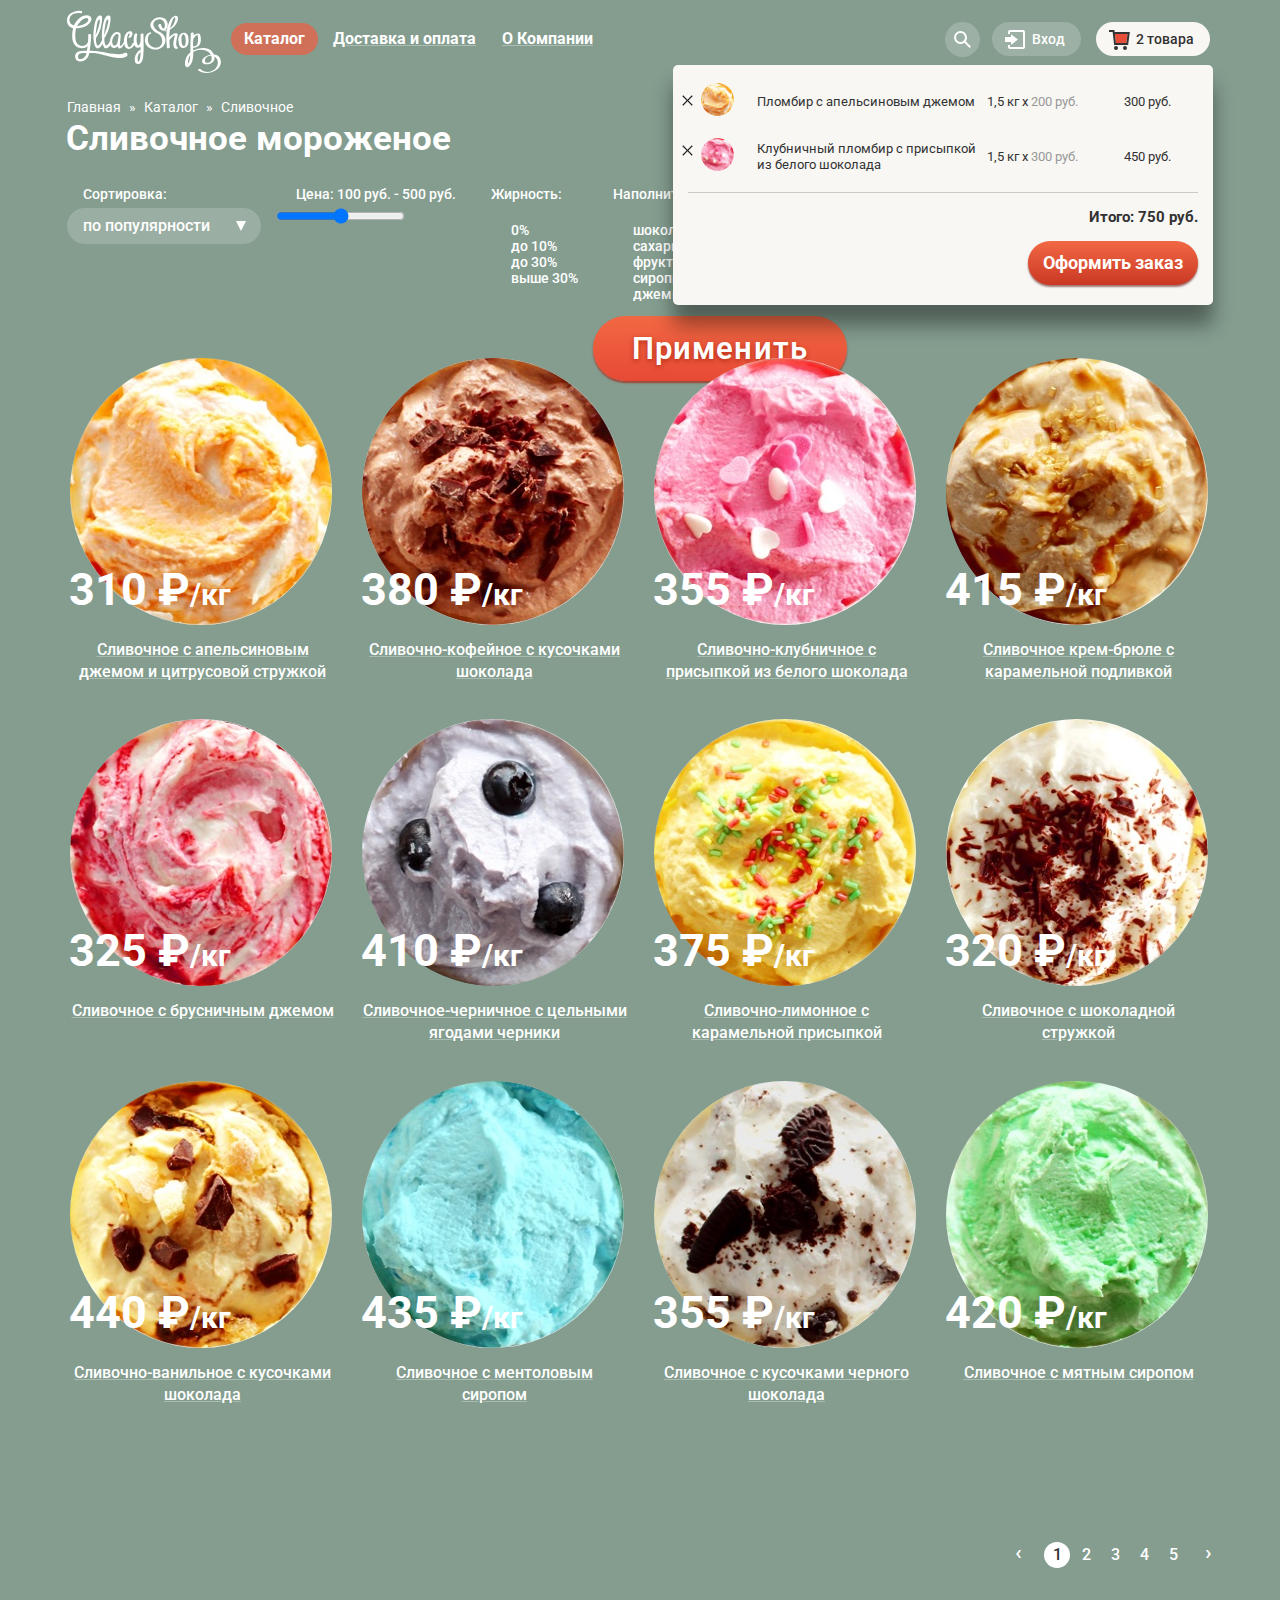
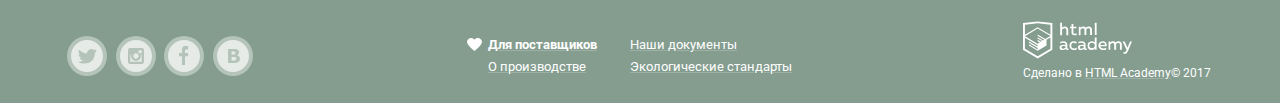
==== commit 4957b37a: "Стилизует позиции каталога" ====
--- a/catalog.html
+++ b/catalog.html
@@ -240,21 +240,21 @@
         </fieldset>
       </form>
       <section class="catalog">
-        <ul class="catalog-list">
+       
+        <ul class="catalog-list catalog-list1">
           <li class="catalog-item">
             <a href="#">
               <figure class="catalog-iceCream">
                 <img class="catalog-item-img" src="img/product-1.jpg" width="267" height="267"
                      alt="Сливочное с апельсиновым джемом и цитрусовой стружкой">
                 <figcaption class="catalog-item-info">
-
                   <span class="catalog-category">310 &#8381<span class="kilo">/кг</span></span>
                   <span class="catalog-item-title">Сливочное с апельсиновым джемом и цитрусовой стружкой</span>
-                </figcaption>
-              </figure>
-            </a>
-          </li>
-
+                  <a href="" class="item-btn site-btn">Быстрый просмотр</a>
+                </figcaption>
+              </figure>
+            </a>
+          </li>
           <li class="catalog-item">
             <a href="#">
               <figure class="catalog-iceCream">
@@ -264,12 +264,11 @@
 
                   <span class="catalog-category">380 &#8381<span class="kilo">/кг</span></span>
                   <span class="catalog-item-title">Сливочно-кофейное с кусочками шоколада</span>
-
-                </figcaption>
-              </figure>
-            </a>
-          </li>
-
+                  <a href="" class="item-btn site-btn">Быстрый просмотр</a>
+                </figcaption>
+              </figure>
+            </a>
+          </li>
           <li class="catalog-item">
             <a href="#">
               <figure class="catalog-iceCream">
@@ -278,11 +277,11 @@
                 <figcaption class="catalog-item-info">
                   <span class="catalog-category">355 &#8381<span class="kilo">/кг</span></span>
                   <span class="catalog-item-title">Сливочно-клубничное с присыпкой из белого шоколада</span>
-                </figcaption>
-              </figure>
-            </a>
-          </li>
-
+                  <a href="" class="item-btn site-btn">Быстрый просмотр</a>
+                </figcaption>
+              </figure>
+            </a>
+          </li>
           <li class="catalog-item">
             <a href="#">
               <figure class="catalog-iceCream">
@@ -291,20 +290,22 @@
                 <figcaption class="catalog-item-info">
                   <span class="catalog-category">415 &#8381<span class="kilo">/кг</span></span>
                   <span class="catalog-item-title">Сливочное крем-брюле с карамельной подливкой</span>
-                </figcaption>
-              </figure>
-            </a>
-          </li>
+                  <a href="" class="item-btn site-btn">Быстрый просмотр</a>
+                </figcaption>
+              </figure>
+            </a>
+          </li>
+        </ul>
+         <ul class="catalog-list catalog-list2">
           <li class="catalog-item">
             <a href="#">
               <figure class="catalog-iceCream">
                 <img class="catalog-item-img" src="img/product-5.jpg" width="267" height="267"
                      alt="Сливочное с брусничным джемом">
                 <figcaption class="catalog-item-info">
-
                   <span class="catalog-category">325 &#8381<span class="kilo">/кг</span></span>
                   <span class="catalog-item-title">Сливочное с брусничным джемом</span>
-
+                  <a href="" class="item-btn site-btn">Быстрый просмотр</a>
                 </figcaption>
               </figure>
             </a>
@@ -317,6 +318,7 @@
                 <figcaption class="catalog-item-info">
                   <span class="catalog-category">410 &#8381<span class="kilo">/кг</span></span>
                   <span class="catalog-item-title">Сливочное-черничное с цельными ягодами черники</span>
+                  <a href="" class="item-btn site-btn">Быстрый просмотр</a>
                 </figcaption>
               </figure>
             </a>
@@ -329,6 +331,7 @@
                 <figcaption class="catalog-item-info">
                   <span class="catalog-category">375 &#8381<span class="kilo">/кг</span></span>
                   <span class="catalog-item-title">Сливочно-лимонное с карамельной присыпкой</span>
+                  <a href="" class="item-btn site-btn">Быстрый просмотр</a>
                 </figcaption>
               </figure>
             </a>
@@ -339,13 +342,15 @@
                 <img class="catalog-item-img" src="img/product-8.jpg" width="267" height="267"
                      alt="Сливочное с шоколадной стружкой">
                 <figcaption class="catalog-item-info">
-
                   <span class="catalog-category">320 &#8381<span class="kilo">/кг</span></span>
                   <span class="catalog-item-title">Сливочное с шоколадной стружкой</span>
-                </figcaption>
-              </figure>
-            </a>
-          </li>
+                  <a href="" class="item-btn site-btn">Быстрый просмотр</a>
+                </figcaption>
+              </figure>
+            </a>
+          </li>
+        </ul>
+         <ul class="catalog-list catalog-list3">
           <li class="catalog-item">
             <a href="#">
               <figure class="catalog-iceCream">
@@ -355,6 +360,7 @@
 
                   <span class="catalog-category">440 &#8381<span class="kilo">/кг</span></span>
                   <span class="catalog-item-title">Сливочно-ванильное с кусочками шоколада</span>
+                  <a href="" class="item-btn site-btn">Быстрый просмотр</a>
                 </figcaption>
               </figure>
             </a>
@@ -365,9 +371,10 @@
                 <img class="catalog-item-img" src="img/product-10.jpg" width="267" height="267"
                      alt="Сливочноe с ментоловым сиропом">
                 <figcaption class="catalog-item-info">
-
                   <span class="catalog-category">435 &#8381<span class="kilo">/кг</span></span>
                   <span class="catalog-item-title">Сливочноe с ментоловым сиропом</span>
+                  <a href="" class="item-btn site-btn">Быстрый просмотр</a>
+                  
                 </figcaption>
               </figure>
             </a>
@@ -380,6 +387,7 @@
                 <figcaption class="catalog-item-info">
                   <span class="catalog-category">355 &#8381<span class="kilo">/кг</span></span>
                   <span class="catalog-item-title">Сливочное с кусочками черного шоколада</span>
+                  <a href="" class="item-btn site-btn">Быстрый просмотр</a>
                 </figcaption>
               </figure>
             </a>
@@ -392,6 +400,7 @@
                 <figcaption class="catalog-item-info">
                   <span class="catalog-category">420 &#8381<span class="kilo">/кг</span></span>
                   <span class="catalog-item-title">Сливочное с мятным сиропом</span>
+                  <a href="" class="item-btn site-btn">Быстрый просмотр</a>
                 </figcaption>
               </figure>
             </a>
--- a/css/style.css
+++ b/css/style.css
@@ -2,22 +2,18 @@
   -webkit-box-sizing: border-box;
   box-sizing: border-box;
 }
-
 *,
 *::before,
 *::after {
   -webkit-box-sizing: inherit;
   box-sizing: inherit;
 }
-
 img {
   max-width: 100%;
 }
-
 a {
   text-decoration: none;
 }
-
 .visually-hidden {
   position: absolute;
   width: 1px;
@@ -31,7 +27,6 @@
   clip: rect(0 0 0 0);
   overflow: hidden;
 }
-
 .page {
   font-family: "Roboto", "Arial", sans-serif;
   font-size: 16px;
@@ -41,7 +36,6 @@
   text-transform: none;
   background-color: #849d8f;
 }
-
 .site-wrapper {
   min-width: 1240px;
   background-color: #849d8f;
@@ -51,39 +45,32 @@
   padding: 0 27px;
   transition: background-image 0.5s ease, background-color 0.5s ease;
 }
-
 .site-wrapper::before,
 .site-wrapper::after {
   content: "";
   visibility: hidden;
 }
-
 .site-wrapper::before {
   background-image: url("../img/ice-cream-2.png");
 }
-
 .site-wrapper::after {
   background-image: url("../img/ice-cream-3.png");
 }
-
 .site-catalog-wrapper {
   background-image: none;
   padding: 0 27px;
   min-width: 1240px;
 }
-
 .container {
   width: 1200px;
   margin: 0 auto;
   padding: 0;
 }
-
 /*========= Navigation ============*/
 
 .main-header {
   padding: 0 27px;
 }
-
 .main-header-logo {
   display: block;
   width: 154px;
@@ -91,7 +78,6 @@
   margin-right: 10px;
   flex-shrink: 0;
 }
-
 .slider {
   position: relative;
   padding-top: 274px;
@@ -99,13 +85,11 @@
   color: #ffffff;
   margin-bottom: 41px;
 }
-
 .slider-list {
   margin: 0;
   padding: 0;
   list-style: none;
 }
-
 .slide-title {
   width: 700px;
   margin: 0 auto;
@@ -114,54 +98,45 @@
   line-height: 60px;
   font-weight: 700;
 }
-
 .slide {
   display: none;
 }
-
 #product-1:checked ~ .site-wrapper {
   background-color: #849d8f;
   background-image: url("../img/ice-cream-1.png");
   background-position: center 0;
 }
-
 #product-2:checked ~ .site-wrapper {
   background-color: #8996a6;
   background-image: url("../img/ice-cream-2.png");
   background-position: center 0;
 }
-
 #product-3:checked ~ .site-wrapper {
   background-color: #9d8b84;
   background-image: url("../img/ice-cream-3.png");
   background-position: center 0;
 }
-
 #product-1:checked ~ .site-wrapper #slide1,
 #product-2:checked ~ .site-wrapper #slide2,
 #product-3:checked ~ .site-wrapper #slide3 {
   display: block;
 }
-
 #product-1:checked ~ .site-wrapper label[for="product-1"],
 #product-2:checked ~ .site-wrapper label[for="product-2"],
 #product-3:checked ~ .site-wrapper label[for="product-3"] {
   background-color: #ffffff;
 }
-
 #product-1:hover ~ .site-wrapper label[for="product-1"],
 #product-2:hover ~ .site-wrapper label[for="product-2"],
 #product-3:hover ~ .site-wrapper label[for="product-3"] {
   background-color: #b2c1b7;
   cursor: pointer;
 }
-
 #product-1:visited ~ .site-wrapper label[for="product-1"],
 #product-2:visited ~ .site-wrapper label[for="product-2"],
 #product-3:visited ~ .site-wrapper label[for="product-3"] {
   background-color: #ffffff;
 }
-
 .button {
   display: inline-block;
   padding: 12px 39px;
@@ -181,17 +156,14 @@
   border: none;
   cursor: pointer;
 }
-
 .button:hover {
   background: linear-gradient(to bottom, #f58669 0%, #ec6f5e 100%);
   box-shadow: 0 2px 2px rgba(172, 16, 0, 1);
 }
-
 .button:active {
   background: linear-gradient(to bottom, #d84732 0%, #e1613e 100%);
   box-shadow: inset 0 2px 2px rgba(172, 16, 0, 1);
 }
-
 .slider-controls {
   position: absolute;
   bottom: 20px;
@@ -200,7 +172,6 @@
   font-size: 0;
   padding-left: 27px;
 }
-
 .slider-controls label {
   display: inline-block;
   width: 20px;
@@ -212,7 +183,6 @@
   border-radius: 50%;
   cursor: pointer;
 }
-
 /* Навигация сайта _+++++++++++++++++++++++++*/
 
 .main-navigation {
@@ -220,7 +190,6 @@
   display: flex;
   padding-top: 10px;
 }
-
 .site-navigation {
   display: flex;
   padding: 0;
@@ -235,7 +204,6 @@
   padding-top: 13px;
   min-height: 70px;
 }
-
 .user-navigation {
   display: flex;
   margin: 0;
@@ -244,15 +212,12 @@
   padding-top: 18px;
   list-style: none;
 }
-
 .user-navigation-container {
   margin-left: auto;
 }
-
 .nav-container {
   display: flex;
 }
-
 .user-nav-btn {
   font-size: 14px;
   line-height: 16px;
@@ -265,11 +230,9 @@
   border-radius: 50px;
   background-color: rgba(255, 255, 255, 0.2);
 }
-
 .login-link .user-nav-btn:hover {
   background: #f8f7f4;
 }
-
 .user-nav-btn-current {
   font-size: 14px;
   line-height: 16px;
@@ -282,7 +245,6 @@
   border-radius: 50px;
   background-color: #f8f7f4;
 }
-
 .user-nav-btn-current:hover,
 .user-nav-btn-current:focus {
   font-size: 14px;
@@ -296,30 +258,25 @@
   border-radius: 50px;
   background-color: #f8f7f4;
 }
-
 .login-link {
   position: relative;
   padding: 0 5px;
 }
-
 .login-link svg {
   position: absolute;
   top: 2px;
   left: 25px;
 }
-
 .login-link:hover path,
 .login-link:hover circle {
   fill: #323232;
   stroke: #323232;
 }
-
 .user-nav-btn:hover {
   background-color: #f8f7f4;
   color: #323232;
   text-decoration: none;
 }
-
 .modal-login {
   display: none;
   position: absolute;
@@ -332,10 +289,9 @@
   padding-right: 17px;
   border-radius: 10px;
   background-color: #f8f7f4;
-  box-shadow: 0 20px 20px 0 rgba(0, 0, 0, 0.40);
+  box-shadow: 0 20px 20px 0 rgba(0, 0, 0, 0.4);
   z-index: 3;
 }
-
 .modal-login .login-email input {
   box-sizing: border-box;
   display: block;
@@ -353,7 +309,6 @@
   border: 1px solid #d3d3d2;
   border-radius: 5px;
 }
-
 .modal-login .login-password input {
   box-sizing: border-box;
   display: block;
@@ -371,27 +326,21 @@
   border: 1px solid #d3d3d2;
   border-radius: 5px;
 }
-
 .login-link:hover .modal-login {
   display: block;
 }
-
 .login-email input:hover {
   border: 2px solid rgba(154, 154, 154, 0.5);
 }
-
 .login-email input:active {
   border: 1px solid rgba(46, 136, 228, 0.5);
 }
-
 .login-password input:hover {
   border: 2px solid rgba(154, 154, 154, 0.5);
 }
-
 .login-password input:active {
   border: 1px solid rgba(46, 136, 228, 0.5);
 }
-
 .enter-btn {
   display: inline-block;
   color: #fefefe;
@@ -414,17 +363,14 @@
   border: none;
   cursor: pointer;
 }
-
 .enter-btn:hover {
   background: linear-gradient(to bottom, #f58669 0%, #ec6f5e 100%);
   box-shadow: 0 2px 2px rgba(172, 16, 0, 1);
 }
-
 .enter-btn:active {
   background: linear-gradient(to bottom, #d84732 0%, #e1613e 100%);
   box-shadow: inset 0 2px 2px rgba(172, 16, 0, 1);
 }
-
 .forget-pass {
   font-size: 13px;
   line-height: 16px;
@@ -433,85 +379,69 @@
   margin-bottom: 5px;
   margin-top: 3px;
 }
-
 .forget-pass:hover,
 .new-registration:hover {
   color: #e84d37;
   text-decoration-color: rgba(232, 77, 55, 0.3);
 }
-
 .forget-pass:active,
 .new-registration:active {
   color: #e84d37;
   text-decoration-color: rgba(232, 77, 55, 0.3);
 }
-
 .new-registration {
   font-size: 13px;
   line-height: 16px;
   font-weight: 400;
   color: #323232;
 }
-
 .forget-pass,
 .new-registration {
   display: block;
   min-width: 113px;
 }
-
 .login-col {
   display: flex;
   flex-wrap: wrap;
 }
-
 .login-col p {
   margin: 0;
   padding: 0;
 }
-
 .login-col-right {
   margin-left: 17px;
   text-decoration: underline;
   text-decoration-color: rgba(0, 0, 0, 0.2);
 }
-
 .login-col-right p {
   margin-bottom: 5px;
 }
-
 .your-order {
   position: relative;
   padding: 0 3px;
 }
-
 .your-order svg {
   position: absolute;
   top: 2px;
   left: 23px;
 }
-
 .your-order .user-nav-btn:hover {
   background: #f8f7f4;
 }
-
 .your-order-index:hover path,
 .your-order-index:hover circle {
   fill: #323232;
   stroke: #323232;
 }
-
 .your-order-index:hover .path {
   fill: transparent;
 }
-
 .search:hover path {
   fill: #323232;
 }
-
 .search:hover {
   background-color: #f8f7f4;
 }
-
 .search {
   position: relative;
   width: 35px;
@@ -521,7 +451,6 @@
   border-radius: 50px;
   background-color: rgba(255, 255, 255, 0.2);
 }
-
 .modal-search {
   display: none;
   position: absolute;
@@ -535,7 +464,6 @@
   background: #F8F7F4;
   box-shadow: 0 20px 20px 0 rgba(0, 0, 0, 0.40);
 }
-
 .modal-search input {
   box-sizing: border-box;
   display: block;
@@ -552,23 +480,18 @@
   border: 1px solid #d3d3d2;
   border-radius: 5px;
 }
-
 .search:hover .modal-search {
   display: block;
 }
-
 .modal-search input:hover {
   border: 2px solid rgba(154, 154, 154, 0.5);
 }
-
 .modal-search input:active {
   border: 1px solid rgba(46, 136, 228, 0.5);
 }
-
 .main-navigation-wrapper {
   width: 100%;
 }
-
 .sub-menu {
   position: absolute;
   top: 35px;
@@ -588,35 +511,28 @@
   border-radius: 5px;
   z-index: 3;
 }
-
 .sub-menu-item {
   width: 100%;
   padding-left: 11px;
 }
-
 .sub-menu-item:hover {
   background-color: #FBDED7;
 }
-
 .sub-menu-item:active {
   background-color: #F6B5A5;
   width: 146px;
 }
-
 .new-sub:hover {
   background-color: #FBDED7;
   width: 146px;
 }
-
 .sub-menu-item-current {
   background-color: #d07058;
 }
-
 .sub-menu-link {
   color: #323232;
   padding: 10px;
 }
-
 .new-sub {
   font-size: 14px;
   line-height: 16px;
@@ -626,12 +542,10 @@
   padding-top: 14px;
   padding-bottom: 13px;
 }
-
 .work-hours {
   color: #fff;
   margin-left: 79px;
 }
-
 .work-hours-time {
   font-size: 14px;
   line-height: 16px;
@@ -642,7 +556,6 @@
   margin: 0;
   text-align: right;
 }
-
 .work-hours-phone {
   display: block;
   font-size: 22px;
@@ -653,14 +566,12 @@
   margin: 0;
   text-align: right;
 }
-
 /* ============== BREADCRUMBS ==============*/
 
 .breadcrumbs-current {
   color: #ffffff;
   text-decoration: none;
 }
-
 .breadcrumbs {
   position: relative;
   display: flex;
@@ -675,37 +586,27 @@
   list-style: none;
   margin-top: -19px;
 }
-
 ul.breadcrumbs li {
   display: inline;
 }
-
 ul.breadcrumbs li + li:before {
   padding: 8px;
   color: #ffffff;
   content: "\00bb";
 }
-
 .breadcrumbs-underline {
   text-decoration: underline;
   text-decoration-color: rgba(151, 172, 160, 0.2);
 }
-
 .breadcrumbs a {
   color: #fff;
 }
-
-.breadcrumbs li {
-
-}
-
-.breadcrumbs a:hover,
+.breadcrumbs li {} .breadcrumbs a:hover,
 .breadcrumbs a:focus {
   color: #FFBC9E;
   text-decoration: underline;
   text-decoration-color: #a8a184;
 }
-
 .ice-cream {
   font-size: 35px;
   font-weight: 700;
@@ -714,30 +615,24 @@
   margin: 0;
   padding-left: 26px;
 }
-
 .fat-list {
   list-style: none;
 }
-
 .flavor-list {
   list-style: none;
 }
-
 .orders-list {
   list-style: none;
 }
-
 .feature {
   margin-bottom: 34px;
 }
-
 .feature-item {
   width: 560px;
   height: 228px;
   padding: 20px;
   border-radius: 17px;
 }
-
 .feature-item-raspberry {
   background-color: #a0010e;
   background-image: url("../img/raspeberry-bgr.jpg");
@@ -745,13 +640,11 @@
   margin-right: 26px;
   background-position-x: -1px;
 }
-
 .feature-item-chocolate {
   background-color: #391d10;
   background-image: url("../img/chocolate.jpg");
   background-repeat: no-repeat;
 }
-
 .feature-list {
   display: flex;
   justify-content: space-between;
@@ -759,7 +652,6 @@
   padding: 0 27px;
   list-style: none;
 }
-
 .feature-title {
   font-size: 35px;
   line-height: 36px;
@@ -768,7 +660,6 @@
   margin: 0;
   margin-bottom: 16px;
 }
-
 .feature-desc {
   font-size: 18px;
   line-height: 22px;
@@ -777,7 +668,6 @@
   width: 535px;
   margin: 0;
 }
-
 .feature-btn {
   display: inline-block;
   padding: 11px 23px;
@@ -797,70 +687,63 @@
   border: none;
   cursor: pointer;
 }
-
 .feature-btn-raspberry {
   margin-left: 352px;
 }
-
 .feature-btn-chocolate {
   margin-left: 328px;
 }
-
 .feature-btn:hover {
   background: linear-gradient(to bottom, #f58669 0%, #ec6f5e 100%);
   box-shadow: 0 2px 2px rgba(172, 16, 0, 1);
 }
-
 .feature-btn:active {
   background: linear-gradient(to bottom, #d84732 0%, #e1613e 100%);
   box-shadow: inset 0 2px 2px rgba(172, 16, 0, 1);
 }
-
 .catalog-list {
   display: flex;
   flex-wrap: wrap;
   padding: 0;
   list-style: none;
-  /* margin-bottom: 38px; */
   padding: 0 15px;
 }
 
+.catalog-list1 {
+  margin-top: -46px;
+  z-index: 1;
+}
+
+.catalog-list2 {
+  margin-top: -70px;
+  z-index: 1;
+}
+
+.catalog-list3 {
+  margin-top: -69px;
+  z-index: 1;
+}
 .hit {
   position: absolute;
   top: 0;
   left: 0;
 }
-
 .catalog-item {
   position: relative;
   z-index: 2;
   width: 292px;
   /* margin-right: 26px; */
   padding: 7px 15px 23px;
-  /*
-  padding: 10px;
-    padding-top: 8px;
-    padding-bottom: 21px;
-    flex-shrink: 0;*/
   min-height: 415px;
 }
-
 .catalog-item-info {
   width: 265px;
   font-size: 13px;
   line-height: 16px;
   font-weight: 400;
   color: #ffffff;
-  text-decoration: underline;
-  text-decoration-color: #9cb0a5;
-  position: r;
-}
-
-.catalog-item-info a {
-
-}
-
-.catalog-category {
+}
+.catalog-item-info a {} .catalog-category {
   position: absolute;
   top: 209px;
   left: -1px;
@@ -869,7 +752,6 @@
   font-weight: 700;
   color: #ffffff;
 }
-
 .catalog-item-img {
   width: 267px;
   height: 267px;
@@ -877,14 +759,12 @@
   margin-bottom: 8px;
   flex-shrink: 0;
 }
-
 .kilo {
   font-size: 30px;
   line-height: 45px;
   font-weight: 700;
   color: #ffffff;
 }
-
 .catalog-item-title {
   font-size: 16px;
   line-height: 22px;
@@ -893,20 +773,19 @@
   display: block;
   text-align: center;
   margin-bottom: 16px;
-}
-
+      text-decoration: underline;
+    text-decoration-color: rgba(255,255,255,.3);
+}
 .catalog-iceCream {
   padding: 0;
   margin: 0;
   position: relative;
 }
-
 .catalog-navigation {
   position: relative;
   margin-right: 2px;
   margin-bottom: 15px;
 }
-
 .catalog-link {
   display: inline-block;
   padding: 7px 13px;
@@ -917,7 +796,6 @@
   text-decoration: underline;
   text-decoration-color: #acbdb3;
 }
-
 .catalog-link:hover,
 .catalog-link:focus {
   background-color: #F7F6F3;
@@ -926,7 +804,6 @@
   border-radius: 20px;
   padding: 7px 13px;
 }
-
 .catalog-link:active,
 .catalog-link:active {
   color: #333333;
@@ -937,7 +814,6 @@
   background: #EDEDED;
   box-shadow: inset 0 2px 1px 0 #696969;
 }
-
 .catalog-link-current {
   display: inline-block;
   padding: 7px 13px;
@@ -949,7 +825,6 @@
   border-radius: 20px;
   text-decoration: none;
 }
-
 .item-btn {
   display: none;
   position: relative;
@@ -972,18 +847,19 @@
   background-image: linear-gradient(to top, #e74a35 0%, #f26843 100%);
   box-shadow: 0 1px 2px #ac1000;
   cursor: pointer;
-}
-
+  z-index: 5;
+}
 .catalog-item:hover .item-btn {
   display: block;
-}
-
+  text-decoration: none;
+  z-index: 5;
+}
 .catalog-item:hover {
   display: block;
   background-color: rgba(255, 255, 255, 0.2);
   border-radius: 5px;
-}
-
+  z-index: 5;
+}
 .company {
   color: #323232;
   background-color: #f2e9d1;
@@ -1000,7 +876,6 @@
   position: relative;
   margin-top: -62px;
 }
-
 .company-info {
   font-size: 24px;
   line-height: 30px;
@@ -1011,7 +886,6 @@
   letter-spacing: 0.2px;
   text-align: left;
 }
-
 .advantages-list {
   display: flex;
   flex-wrap: wrap;
@@ -1020,7 +894,6 @@
   margin: 0;
   padding: 0;
 }
-
 .advantages-item {
   position: relative;
   font-size: 16px;
@@ -1030,7 +903,6 @@
   padding-left: 58px;
   margin-right: -7px;
 }
-
 .advantages-item::before {
   content: "";
   position: absolute;
@@ -1039,34 +911,28 @@
   top: -14px;
   left: 0;
 }
-
 .advantages-item:nth-child(1)::before {
   content: " ";
   background-image: url("../img/ice-cream.svg");
 }
-
 .advantages-item:nth-child(2)::before {
   content: " ";
   background-image: url("../img/cow.svg");
 }
-
 .advantages-item:nth-child(3)::before {
   content: " ";
   background-image: url("../img/eco.svg");
 }
-
 .advantages-item:nth-child(4)::before {
   content: " ";
   background-image: url("../img/thermometer.svg");
 }
-
 .box-size {
   width: 558px;
   height: 220px;
   border-radius: 15px;
   padding: 5px;
 }
-
 .news {
   color: #323232;
   background-color: #ffffff;
@@ -1075,7 +941,6 @@
   padding-left: 19px;
   flex-shrink: 0;
 }
-
 .news-subscribe {
   display: flex;
   justify-content: space-between;
@@ -1083,7 +948,6 @@
   margin-top: 40px;
   padding: 0 26px;
 }
-
 .news-title {
   font-size: 16px;
   line-height: 22px;
@@ -1091,7 +955,6 @@
   margin: 0;
   margin-bottom: 4px;
 }
-
 .news-item {
   font-size: 24px;
   line-height: 30px;
@@ -1101,11 +964,9 @@
   display: block;
   width: 300px;
 }
-
 .news-item:hover {
   text-decoration: none;
 }
-
 .subscribe {
   color: #5a5a5a;
   background-color: #fff;
@@ -1114,7 +975,6 @@
   display: block;
   flex-shrink: 0;
 }
-
 .subscribe-text {
   font-size: 16px;
   line-height: 22px;
@@ -1127,7 +987,6 @@
   margin: 0;
   margin-bottom: 35px;
 }
-
 .subscribe-form {
   font-size: 16px;
   line-height: 24px;
@@ -1138,7 +997,6 @@
   padding: 0;
   border-radius: 10px;
 }
-
 .subscribe input {
   box-sizing: border-box;
   display: inline-block;
@@ -1157,15 +1015,12 @@
   border: 1px solid #d3d3d2;
   border-radius: 5px;
 }
-
 .subscribe input:hover {
   border: 2px solid rgba(154, 154, 154, 0.5);
 }
-
 .subscribe input:active {
   border: 1px solid rgba(46, 136, 228, 0.5);
 }
-
 .subscribe-btn {
   display: inline-block;
   padding: 9px 20px;
@@ -1184,17 +1039,14 @@
   border: none;
   cursor: pointer;
 }
-
 .subscribe-btn:hover {
   background: linear-gradient(to bottom, #f58669 0%, #ec6f5e 100%);
   box-shadow: 0 2px 2px rgba(172, 16, 0, 1);
 }
-
 .subscribe-btn:active {
   background: linear-gradient(to bottom, #d84732 0%, #e1613e 100%);
   box-shadow: inset 0 2px 2px rgba(172, 16, 0, 1);
 }
-
 .contacts {
   color: #323232;
   background-color: #ffffff;
@@ -1203,7 +1055,6 @@
   height: 430px;
   margin: 0 auto;
 }
-
 .contacts-title {
   font-size: 14px;
   line-height: 20px;
@@ -1214,7 +1065,6 @@
   width: 155px;
   margin-bottom: 2px;
 }
-
 .contacts-order {
   font-size: 14px;
   line-height: 20px;
@@ -1224,7 +1074,6 @@
   margin-bottom: 7px;
   margin-top: 17px;
 }
-
 .contacts-address {
   font-size: 18px;
   font-style: normal;
@@ -1241,7 +1090,6 @@
   top: 64px;
   right: 25px;
 }
-
 .contacts-tel {
   font-size: 18px;
   line-height: 22px;
@@ -1249,7 +1097,6 @@
   padding: 0;
   margin: 0;
 }
-
 .contacts-open {
   font-size: 14px;
   line-height: 22px;
@@ -1258,7 +1105,6 @@
   margin: 0;
   margin-bottom: 4px;
 }
-
 .our-address {
   font-size: 18px;
   line-height: 24px;
@@ -1266,7 +1112,6 @@
   padding: 0;
   margin: 0;
 }
-
 .contacts-btn {
   display: block;
   width: 251px;
@@ -1287,17 +1132,14 @@
   border: none;
   cursor: pointer;
 }
-
 .contacts-btn:hover {
   background: linear-gradient(to bottom, #f58669 0%, #ec6f5e 100%);
   box-shadow: 0 2px 2px rgba(172, 16, 0, 1);
 }
-
 .contacts-btn:active {
   background: linear-gradient(to bottom, #d84732 0%, #e1613e 100%);
   box-shadow: inset 0 2px 2px rgba(172, 16, 0, 1);
 }
-
 /* Всплывающая форма обратной связи */
 
 .modal-feedback {
@@ -1316,13 +1158,11 @@
   fill: #000000;
   z-index: 2
 }
-
 .modal-feedback h2,
 .modal-feedback p {
   padding: 0;
   margin: 0;
 }
-
 .modal-close {
   position: absolute;
   top: 17px;
@@ -1335,7 +1175,6 @@
   background-color: transparent;
   cursor: pointer;
 }
-
 .feedback-title {
   font-size: 24px;
   line-height: 28px;
@@ -1343,24 +1182,19 @@
   color: #323232;
   margin-bottom: 19px;
 }
-
 .modal-feedback h2 {
   margin-bottom: 19px;
 }
-
 .modal-feedback p {
   margin: 0;
   margin-bottom: 17px;
 }
-
 .modal-feedback p input:hover {
   border: 2px solid rgba(154, 154, 154, 0.5);
 }
-
 .modal-feedback p input:active {
   border: 1px solid rgba(46, 136, 228, 0.5);
 }
-
 .user-name input {
   box-sizing: border-box;
   display: block;
@@ -1377,7 +1211,6 @@
   border: 1px solid #d3d3d2;
   border-radius: 5px;
 }
-
 .user-password input {
   box-sizing: border-box;
   display: block;
@@ -1394,7 +1227,6 @@
   border: 1px solid #d3d3d2;
   border-radius: 5px;
 }
-
 .modal-textarea {
   box-sizing: border-box;
   display: block;
@@ -1412,15 +1244,12 @@
   border: 1px solid #d3d3d2;
   border-radius: 5px;
 }
-
 .modal-textarea:hover {
   border: 2px solid rgba(154, 154, 154, 0.5);
 }
-
 .modal-textarea:active {
   border: 1px solid rgba(46, 136, 228, 0.5);
 }
-
 .feedback-btn {
   display: inline-block;
   width: 141px;
@@ -1443,18 +1272,15 @@
   border: none;
   cursor: pointer;
 }
-
 .rouble {
   color: #999999;
 }
-
 .final-price {
   font-size: 15px;
   line-height: 18px;
   font-weight: 700;
   color: #323232;
 }
-
 .item-order {
   font-size: 18px;
   line-height: 24px;
@@ -1462,20 +1288,17 @@
   color: #fefefe;
   background-color: #e74a35;
 }
-
 .option-item {
   font-size: 14px;
   line-height: 20px;
   font-weight: 400;
   color: #000000;
 }
-
 .main-footer {
   display: flex;
   min-height: 102px;
   width: 100%;
 }
-
 .social-list {
   list-style: none;
   margin: 0;
@@ -1485,7 +1308,6 @@
   width: 187px;
   justify-content: space-between;
 }
-
 .social-button {
   display: flex;
   align-items: center;
@@ -1499,33 +1321,27 @@
   border-radius: 50%;
   opacity: 0.8;
 }
-
 .social-button:hover {
   opacity: inherit;
   background: rgba(255, 255, 255, 0.5);
 }
-
 .social-button:active {
   background: rgba(255, 255, 255, 0.2);
 }
-
 .social-button:active path {
   fill: rgba(255, 255, 255, 0.2);
 }
-
 .footer-social ul {
   display: flex;
   width: 186px;
   list-style: none;
 }
-
 .contacts-container ul {
   display: flex;
   flex-wrap: wrap;
   align-items: center;
   width: 330px;
 }
-
 .nav-contacts-item {
   display: flex;
   align-items: center;
@@ -1534,12 +1350,14 @@
   padding: 0;
   margin-right: 10px;
 }
-
+.nav-contacts-item a:hover {
+  color: #FFBC9E;
+  text-decoration-color: rgba(255, 188, 158, 0.3);
+}
 .nav-contacts-col-left {
   position: relative;
   margin-right: 23px;
 }
-
 .nav-contacts {
   font-size: 13px;
   line-height: 16px;
@@ -1551,18 +1369,15 @@
   margin-left: 235px;
   margin-top: 36px;
 }
-
 .nav-contacts a {
   color: #ffffff;
   margin-bottom: 6px;
   text-decoration: underline;
-  text-decoration-color: rgba(0, 0, 0, 0.2);
-}
-
+  text-decoration-color: rgba(255, 255, 255, 0.2);
+}
 .nav-for-supplier {
   font-weight: 700;
 }
-
 .nav-for-supplier::before {
   content: " ";
   position: absolute;
@@ -1572,11 +1387,9 @@
   height: 13px;
   background-image: url("../img/heart.svg");
 }
-
 .catalog-navigation:hover .sub-menu {
   display: block;
 }
-
 .made-in-html {
   font-size: 12px;
   line-height: 16px;
@@ -1586,22 +1399,22 @@
   margin: 0;
   margin-right: 2px;
 }
-
 .html-academy {
   text-decoration: underline;
-  text-decoration-color: rgba(0, 0, 0, 0.2);
-}
-
+  text-decoration-color: rgba(255, 255, 255, 0.2);
+}
+.html-academy:hover {
+  color: #FFBC9E;
+  text-decoration-color: rgba(255, 188, 158, 0.3);
+}
 .copyright-img {
   width: 109px;
   height: 38px;
 }
-
 .footer-col-right {
   margin-left: 205px;
   margin-top: 20px;
 }
-
 .modal-overlay {
   position: fixed;
   display: none;
@@ -1611,15 +1424,13 @@
   left: 0;
   right: 0;
   bottom: 0;
-  background-color: rgba(0, 0, 0, 0.2);
+  background-color: rgba(255, 255, 255, 0.2);
   z-index: 4;
   cursor: pointer;
 }
-
-
 /* CART */
 
-.modal-order  {
+.modal-order {
   position: absolute;
   top: 37px;
   right: 0;
@@ -1631,7 +1442,7 @@
   color: #323232;
   background-color: #f8f7f4;
   border-radius: 5px;
-  box-shadow: 0 20px 20px rgba(0,0,0,.4);
+  box-shadow: 0 20px 20px rgba(0, 0, 0, .4);
 }
 .cart-item {
   width: 100%;
@@ -1641,7 +1452,8 @@
   font-weight: 400;
   text-decoration: none;
 }
-.cart-item, .cart-item a {
+.cart-item,
+.cart-item a {
   font-size: 13px;
   line-height: 16px;
   color: #323232;
@@ -1686,12 +1498,12 @@
   color: #fff;
   text-decoration: none;
   white-space: nowrap;
-  background-image: -webkit-linear-gradient(bottom,#ca3824 0%,#f26843 100%);
-  background-image: linear-gradient(to top,#ca3824 0%,#f26843 100%);
+  background-image: -webkit-linear-gradient(bottom, #ca3824 0%, #f26843 100%);
+  background-image: linear-gradient(to top, #ca3824 0%, #f26843 100%);
   border: none;
   border-radius: 25px;
   outline: none;
-  box-shadow: 0 2px 2px rgba(85,8,0,.54);
+  box-shadow: 0 2px 2px rgba(85, 8, 0, .54);
   cursor: pointer;
 }
 .order-btn:hover {
@@ -1736,11 +1548,8 @@
   outline: none;
 }
 .cart-close-button-1:active,
-.cart-close-button-2:active {
-}
-
+.cart-close-button-2:active {}
 /* /CART */
-
 
 /* FILTER */
 
@@ -1759,7 +1568,6 @@
   font-weight: 500;
   padding-left: 23px;
 }
-
 .filter fieldset {
   border: 0;
   padding: 0;
@@ -1768,13 +1576,11 @@
   margin-bottom: 16px;
   margin-top: 27px;
 }
-
 .filter legend {
   margin-bottom: 6px;
   padding-left: 20px;
-  display:  block;
-}
-
+  display: block;
+}
 .select-container select {
   padding-top: 7px;
   padding-bottom: 8px;
@@ -1798,24 +1604,20 @@
   cursor: pointer;
   outline: none;
 }
-
 .select-container select:active {
   background-color: #fff;
 }
-
 .select-container option {
   font-size: 14px;
   line-height: 16px;
   color: #323232;
 }
-
 .select-container {
   position: relative;
   outline: none;
   margin-left: 4px;
   /* margin-top: 28px; */
 }
-
 .select-container::before {
   content: "";
   position: absolute;
@@ -1825,21 +1627,14 @@
   border-width: 10px 5px 0 5px;
   border-color: #fff transparent transparent transparent;
 }
-
 .select-container:focus::before,
 .select-container:hover::before {
   border-color: #000 transparent transparent transparent;
 }
-
 .select-container:focus .picking-section__select,
 .select-container:hover .picking-section__select {
   color: #000;
 }
-
-
-
-
-
 /* /FILTER */
 
 /* ============ PAGINATION ============*/
@@ -1849,75 +1644,59 @@
 }
 .pagnition {
   float: right;
-    margin: 35px 0 30px;
-    padding: 0;
-    list-style: none;
-    font-size: 0;
+  margin: 35px 0 30px;
+  padding: 0;
+  list-style: none;
+  font-size: 0;
 }
 .pagnition-active {
   border-radius: 50%;
   color: #323232;
   background-color: #fff;
 }
-
 .pagnition a {
-    display: block;
-    color: #fff;
-    text-decoration: none;
-    border-radius: 50%;
-}
-
+  display: block;
+  color: #fff;
+  text-decoration: none;
+  border-radius: 50%;
+}
 .pagnition li {
-    display: inline-block;
-    width: 26px;
-    height: 26px;
-    margin: 0 0 0 3px;
-    font-weight: 500;
-    font-size: 16px;
-    line-height: 26px;
-    text-align: center;
-}
-
+  display: inline-block;
+  width: 26px;
+  height: 26px;
+  margin: 0 0 0 3px;
+  font-weight: 500;
+  font-size: 16px;
+  line-height: 26px;
+  text-align: center;
+}
 .pagnition li:first-child {
-    margin-left: 0;
-    font-size: 22px;
-    text-align: left;
+  margin-left: 0;
+  font-size: 22px;
+  text-align: left;
 }
 .pagnition li:last-child {
-    margin-left: 0;
-    font-size: 22px;
-    text-align: right;
+  margin-left: 0;
+  font-size: 22px;
+  text-align: right;
 }
 .pagnition li:hover:not(.pagnition-active):not(:last-child):not(:first-child) {
   border-radius: 50%;
-  background-color: rgba(255,255,255,.2);
-}
-
+  background-color: rgba(255, 255, 255, .2);
+}
 .pagnition a:active {
   border-radius: 50%;
   color: #323232;
   background-color: #fff;
 }
-
 .clearfix::after {
-    content: "";
-    display: table;
-    clear: both;
+  content: "";
+  display: table;
+  clear: both;
 }
 .row::after {
-    content: "";
-    display: table;
-    clear: both;
-}
-
+  content: "";
+  display: table;
+  clear: both;
+}
 /*------ /END PAGINATION ---------- */
-
-
-
-
-
-
-
-
-
-
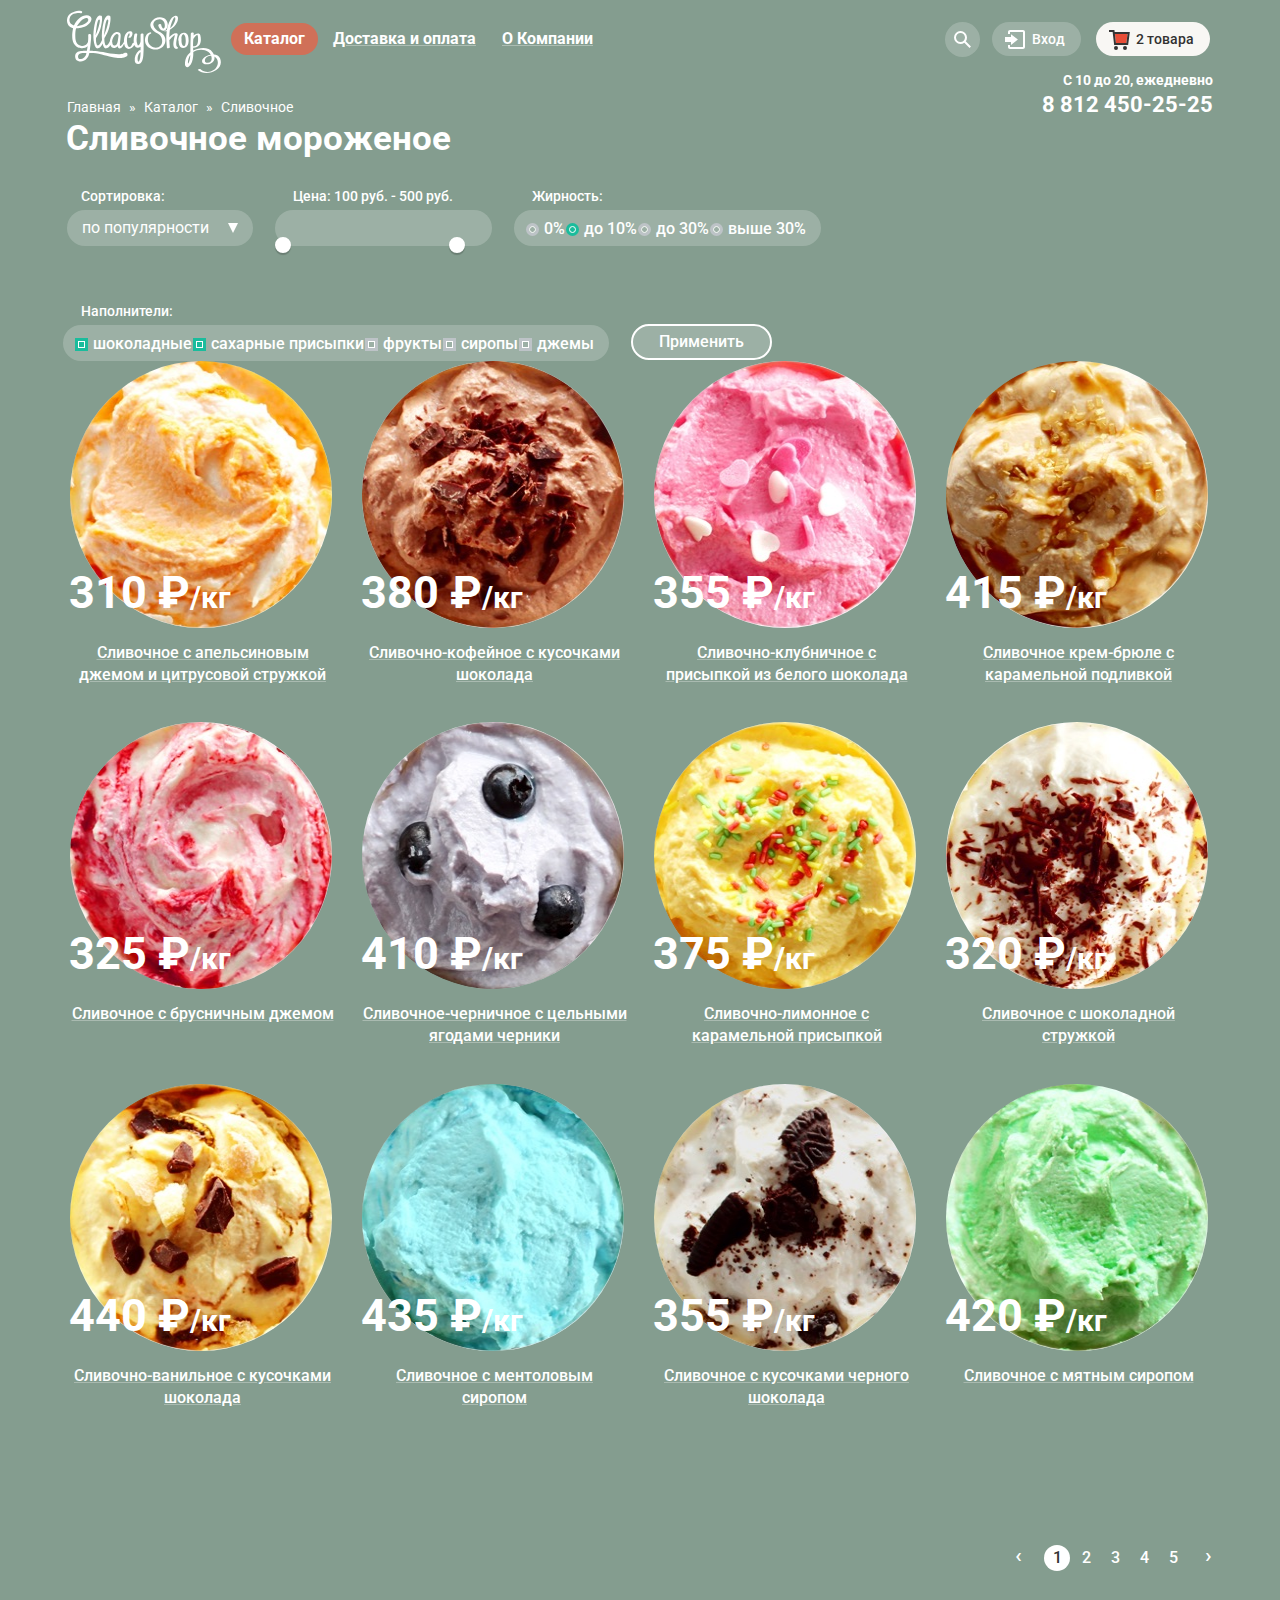
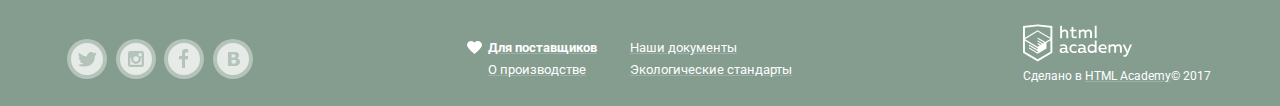
==== commit 76ac8c49: "Стилизует блок опций" ====
--- a/catalog.html
+++ b/catalog.html
@@ -10,405 +10,397 @@
 </head>
 
 <body class="page">
-<div class="site-wrapper site-catalog-wrapper">
-  <div class="container">
-    <header class="main-header">
-      <nav class="main-navigation">
-        <a class="main-header-logo" href="index.html">
-          <img class="logo-img" src="img/logo.svg" width="154" height="64" alt="Логотип магазина мороженного Глейси">
-        </a>
-        <div class="main-navigation-wrapper">
-          <div class="nav-container">
-            <ul class="site-navigation">
-              <li class="catalog-navigation"><a class="catalog-link-current" href="catalog.html">Каталог</a>
-                <ul class="sub-menu">
-                  <li class="new-sub sub-menu-item"><a class="sub-menu-link" href="#1">Новинки</a>
-                  </li>
-                  <li class="sub-menu-item sub-menu-item-current"><a class="sub-menu-link"
-                                                                     href="catalog.html">Сливочное</a>
-                  </li>
-                  <li class="sub-menu-item"><a class="sub-menu-link" href="#3">Щербеты</a>
-                  </li>
-                  <li class="sub-menu-item"><a class="sub-menu-link" href="#4">Фруктовый лед</a>
-                  </li>
-                  <li class="sub-menu-item"><a class="sub-menu-link" href="#5">Мелорин</a>
+  <div class="site-wrapper site-catalog-wrapper">
+    <div class="container">
+      <header class="main-header">
+        <nav class="main-navigation">
+          <a class="main-header-logo" href="index.html">
+            <img class="logo-img" src="img/logo.svg" width="154" height="64" alt="Логотип магазина мороженного Глейси">
+          </a>
+          <div class="main-navigation-wrapper">
+            <div class="nav-container">
+              <ul class="site-navigation">
+                <li class="catalog-navigation"><a class="catalog-link-current" href="catalog.html">Каталог</a>
+                  <ul class="sub-menu">
+                    <li class="new-sub sub-menu-item"><a class="sub-menu-link" href="#1">Новинки</a>
+                    </li>
+                    <li class="sub-menu-item sub-menu-item-current"><a class="sub-menu-link" href="catalog.html">Сливочное</a>
+                    </li>
+                    <li class="sub-menu-item"><a class="sub-menu-link" href="#3">Щербеты</a>
+                    </li>
+                    <li class="sub-menu-item"><a class="sub-menu-link" href="#4">Фруктовый лед</a>
+                    </li>
+                    <li class="sub-menu-item"><a class="sub-menu-link" href="#5">Мелорин</a>
+                    </li>
+                  </ul>
+                </li>
+                <li><a class="catalog-link" href="delivery.html">Доставка и оплата</a>
+                </li>
+                <li><a class="catalog-link" href="about-us.html">О Компании</a>
+                </li>
+              </ul>
+              <div class="user-navigation-container">
+                <ul class="user-navigation">
+                  <li class="search">
+                    <svg class="search-svg" xmlns="http://www.w3.org/2000/svg" xmlns:xlink="http://www.w3.org/1999/xlink" width="17" height="17" viewBox="0 0 17 17">
+                      <title>Поиск</title>
+                      <path fill="#fff" d="M16.958 15.527L11.75 10.32A6.455 6.455 0 0 0 13 6.5 6.5 6.5 0 1 0 6.5 13a6.465 6.465 0 0 0 3.839-1.263l5.205 5.204 1.414-1.414zM6.5 11C4.019 11 2 8.981 2 6.5S4.019 2 6.5 2 11 4.019 11 6.5 8.981 11 6.5 11z" />
+                    </svg>
+                    <form class="modal modal-search">
+                      <label for="search-navigation" class="visually-hidden">Что ищем?</label>
+                      <input type="search" id="search-navigation" name="search" placeholder="Что ищем?">
+                    </form>
+                  </li>
+
+                  <li class="login-link">
+                    <a class="user-nav-btn" href="login.html">
+                      <svg xmlns="http://www.w3.org/2000/svg" xmlns:xlink="http://www.w3.org/1999/xlink" width="21" height="19" viewBox="0 0 21 19">
+                        <g fill="#fff">
+                          <path d="M6 14.875L12.917 9.5 6 4.125v2.917H-.042v4.917H6z" />
+                          <path d="M18 0H5C3.9 0 3 .9 3 2v2h2V2h13v15H5v-2H3v2c0 1.1.9 2 2 2h13c1.1 0 2-.9 2-2V2c0-1.1-.9-2-2-2z" />
+                        </g>
+                      </svg>
+                      Вход</a>
+                    <form class="modal modal-login" action="https://echo.htmlacademy.ru" method="post">
+                      <label for="email" class="login-email">
+                        <input type="email" id="email" name="email" placeholder="Электронная почта">
+                      </label>
+                      <label for="password" class="login-password">
+                        <input type="text" id="password" name="password" placeholder="Пароль">
+                      </label>
+                      <div class="login-col">
+                        <button type="button" class="enter-btn">Войти</button>
+                        <div class="login-col-right">
+                          <p><a class="forget-pass" href="#">Забыли пароль?</a>
+                          </p>
+                          <p><a class="new-registration" href="#">Новая регистрация</a>
+                          </p>
+                        </div>
+                      </div>
+                    </form>
+                  </li>
+
+                  <li class="your-order">
+                    <a class="user-nav-btn-current" href="basket.html">
+                      <svg xmlns="http://www.w3.org/2000/svg" width="21" height="20" viewBox="0 0 21 20">
+                        <path fill="#E84D37" d="M5.888 4.031L6.922 13h10.45l1.176-8.969z" />
+                        <circle fill="#343434" cx="6.984" cy="18" r="2" />
+                        <circle fill="#343434" cx="15.984" cy="18" r="2" />
+                        <path fill="#343434" d="M5.657 2.031L5.422 0H0v2h3.64l1.5 13h13.988l1.699-12.969H5.657zM17.372 13H6.922L5.888 4.031h12.66L17.372 13z" />
+                      </svg>
+                      2 товара</a>
+
+                    <div class="modal modal-order">
+                      <table class="cart-item">
+                        <tbody>
+                          <tr class="class-item-size">
+                            <td>
+                              <button class="cart-close-button-1" type="submit" value="Оформить заказ">
+                                <svg xmlns="http://www.w3.org/2000/svg" width="11" height="11" viewBox="0 0 18 17">
+                                  <path fill="#231F20" d="M17.454 1.46L16.04.046 9 7.086 1.96.046.546 1.46l7.04 7.04-7.04 7.04 1.414 1.414L9 9.914l7.04 7.04 1.414-1.414-7.04-7.04z" />
+                                </svg>
+                                Удалить товар
+                              </button>
+                            </td>
+                            <td>
+                              <a href="#">
+                                <img src="img/product-1.jpg" class="cart-item-image" width="33" height="33" alt="Пломбир с апельсиновым джемом">
+                              </a>
+                            </td>
+                            <td class="item-width"><a href="#">Пломбир с апельсиновым джемом</a>
+                            </td>
+                            <td class="item-no-wrap">1,5 кг х <span>200 руб.</span>
+                            </td>
+                            <td class="item-no-wrap">300 руб.</td>
+                          </tr>
+                          <tr class="class-item-size">
+                            <td>
+                              <button class="cart-close-button-2" type="submit" value="Оформить заказ">
+                                <svg xmlns="http://www.w3.org/2000/svg" width="11" height="11" viewBox="0 0 18 17">
+                                  <path fill="#231F20" d="M17.454 1.46L16.04.046 9 7.086 1.96.046.546 1.46l7.04 7.04-7.04 7.04 1.414 1.414L9 9.914l7.04 7.04 1.414-1.414-7.04-7.04z" />
+                                </svg>
+                                Удалить товар
+                              </button>
+                            </td>
+                            <td>
+                              <a href="#">
+                                <img src="img/product-3.jpg" class="cart-item-image" width="33" height="33" alt="Клубничный пломбир с присыпкой из белого шоколада">
+                              </a>
+                            </td>
+                            <td class="item-width"><a href="#">Клубничный пломбир с присыпкой из белого шоколада</a>
+                            </td>
+                            <td>1,5 кг х <span>300 руб.</span>
+                            </td>
+                            <td>450 руб.</td>
+                          </tr>
+                        </tbody>
+                      </table>
+                      <div class="cart-total-price">Итого: 750 руб.</div>
+                      <button class="order-btn" type="submit" value="Оформить заказ">Оформить заказ</button>
+                    </div>
+
                   </li>
                 </ul>
-              </li>
-              <li><a class="catalog-link" href="delivery.html">Доставка и оплата</a>
-              </li>
-              <li><a class="catalog-link" href="about-us.html">О Компании</a>
-              </li>
-            </ul>
-            <div class="user-navigation-container">
-              <ul class="user-navigation">
-                <li class="search">
-                  <svg class="search-svg" xmlns="http://www.w3.org/2000/svg" xmlns:xlink="http://www.w3.org/1999/xlink"
-                       width="17" height="17" viewBox="0 0 17 17">
-                    <title>Поиск</title>
-                    <path fill="#fff"
-                          d="M16.958 15.527L11.75 10.32A6.455 6.455 0 0 0 13 6.5 6.5 6.5 0 1 0 6.5 13a6.465 6.465 0 0 0 3.839-1.263l5.205 5.204 1.414-1.414zM6.5 11C4.019 11 2 8.981 2 6.5S4.019 2 6.5 2 11 4.019 11 6.5 8.981 11 6.5 11z"/>
-                  </svg>
-                  <form class="modal modal-search">
-                    <label for="search-navigation" class="visually-hidden">Что ищем?</label>
-                    <input type="search" id="search-navigation" name="search" placeholder="Что ищем?">
-                  </form>
-                </li>
-
-                <li class="login-link">
-                  <a class="user-nav-btn" href="login.html">
-                    <svg xmlns="http://www.w3.org/2000/svg" xmlns:xlink="http://www.w3.org/1999/xlink" width="21"
-                         height="19" viewBox="0 0 21 19">
-                      <g fill="#fff">
-                        <path d="M6 14.875L12.917 9.5 6 4.125v2.917H-.042v4.917H6z"/>
-                        <path
-                          d="M18 0H5C3.9 0 3 .9 3 2v2h2V2h13v15H5v-2H3v2c0 1.1.9 2 2 2h13c1.1 0 2-.9 2-2V2c0-1.1-.9-2-2-2z"/>
-                      </g>
-                    </svg>
-                    Вход</a>
-                  <form class="modal modal-login" action="https://echo.htmlacademy.ru" method="post">
-                    <label for="email" class="login-email">
-                      <input type="email" id="email" name="email" placeholder="Электронная почта">
-                    </label>
-                    <label for="password" class="login-password">
-                      <input type="text" id="password" name="password" placeholder="Пароль">
-                    </label>
-                    <div class="login-col">
-                      <button type="button" class="enter-btn">Войти</button>
-                      <div class="login-col-right">
-                        <p><a class="forget-pass" href="#">Забыли пароль?</a>
-                        </p>
-                        <p><a class="new-registration" href="#">Новая регистрация</a>
-                        </p>
-                      </div>
-                    </div>
-                  </form>
-                </li>
-
-                <li class="your-order">
-                  <a class="user-nav-btn-current" href="basket.html">
-                    <svg xmlns="http://www.w3.org/2000/svg" width="21" height="20" viewBox="0 0 21 20">
-                      <path fill="#E84D37" d="M5.888 4.031L6.922 13h10.45l1.176-8.969z"/>
-                      <circle fill="#343434" cx="6.984" cy="18" r="2"/>
-                      <circle fill="#343434" cx="15.984" cy="18" r="2"/>
-                      <path fill="#343434"
-                            d="M5.657 2.031L5.422 0H0v2h3.64l1.5 13h13.988l1.699-12.969H5.657zM17.372 13H6.922L5.888 4.031h12.66L17.372 13z"/>
-                    </svg>
-                    2 товара</a>
-
-                  <div class="modal modal-order">
-                    <table class="cart-item">
-                      <tbody>
-                      <tr class="class-item-size">
-                        <td>
-                          <button class="cart-close-button-1" type="submit" value="Оформить заказ">
-                            <svg xmlns="http://www.w3.org/2000/svg" width="11" height="11" viewBox="0 0 18 17">
-                              <path fill="#231F20"
-                                    d="M17.454 1.46L16.04.046 9 7.086 1.96.046.546 1.46l7.04 7.04-7.04 7.04 1.414 1.414L9 9.914l7.04 7.04 1.414-1.414-7.04-7.04z"/>
-                            </svg>
-                            Удалить товар
-                          </button>
-                        </td>
-                        <td>
-                          <a href="#"><img src="img/product-1.jpg" class="cart-item-image" width="33" height="33"
-                                           alt="Пломбир с апельсиновым джемом"></a>
-                        </td>
-                        <td class="item-width"><a href="#">Пломбир с апельсиновым джемом</a></td>
-                        <td class="item-no-wrap">1,5 кг х <span>200 руб.</span></td>
-                        <td class="item-no-wrap">300 руб.</td>
-                      </tr>
-                      <tr class="class-item-size">
-                        <td>
-                          <button class="cart-close-button-2" type="submit" value="Оформить заказ">
-                            <svg xmlns="http://www.w3.org/2000/svg" width="11" height="11" viewBox="0 0 18 17">
-                              <path fill="#231F20"
-                                    d="M17.454 1.46L16.04.046 9 7.086 1.96.046.546 1.46l7.04 7.04-7.04 7.04 1.414 1.414L9 9.914l7.04 7.04 1.414-1.414-7.04-7.04z"/>
-                            </svg>
-                            Удалить товар
-                          </button>
-                        </td>
-                        <td>
-                          <a href="#"><img src="img/product-3.jpg" class="cart-item-image" width="33" height="33"
-                                           alt="Клубничный пломбир с присыпкой из белого шоколада"></a>
-                        </td>
-                        <td class="item-width"><a href="#">Клубничный пломбир с присыпкой из белого шоколада</a></td>
-                        <td>1,5 кг х <span>300 руб.</span></td>
-                        <td>450 руб.</td>
-                      </tr>
-                      </tbody>
-                    </table>
-                    <div class="cart-total-price">Итого: 750 руб.</div>
-                    <button class="order-btn" type="submit" value="Оформить заказ">Оформить заказ</button>
-                  </div>
-
-                </li>
-              </ul>
-
-              <div class="work-hours">
-                <p class="work-hours-time">С 10 до 20, ежедневно</p>
-                <a class="work-hours-phone" href="tel:88124502525">8 812 450-25-25</a>
+
+                <div class="work-hours">
+                  <p class="work-hours-time">С 10 до 20, ежедневно</p>
+                  <a class="work-hours-phone" href="tel:88124502525">8 812 450-25-25</a>
+                </div>
               </div>
             </div>
           </div>
+        </nav>
+
+        <ul class="breadcrumbs">
+          <li class="breadcrumbs-underline"><a href="index.html">Главная</a>
+          </li>
+          <li class="breadcrumbs-underline"><a href="#">Каталог</a>
+          </li>
+          <li class="breadcrumbs-current">Сливочное</li>
+        </ul>
+      </header>
+      <main class="container">
+
+        <h1 class="ice-cream">Сливочное мороженое</h1>
+        <div class="filter-container">
+          <form class="option filter" method="get" action="https://echo.htmlacademy.ru">
+            <fieldset class="option-box">
+              <legend class="option-list">Сортировка:</legend>
+              <div class="select-container">
+                <select name="option">
+                  <option class="option-item" value="popular" selected>по популярности</option>
+                  <option class="option-item" value="popular">сначала недороги</option>
+                  <option class="option-item" value="popular">сначала дорогие</option>
+                  <option class="option-item" value="popular">по жирности</option>
+                </select>
+              </div>
+            </fieldset>
+
+            <fieldset class="price-box">
+              <legend class="option-list">Цена: 100 руб. - 500 руб.</legend>
+              <div class="feature-wrapper price-width">
+                <input type="range" min="100" max="500" step="10" value="150">
+                <input class="second-range" type="range" min="100" max="500" step="10" value="500">
+              </div>
+              <div class="range-controls">
+                <div class="scale">
+                  <div class="bar"></div>
+                </div>
+                <div class="range-toggle range-toggle-min"></div>
+                <div class="range-toggle range-toggle-max"></div>
+              </div>
+            </fieldset>
+            <fieldset class="fat-box">
+              <legend class="option-list">Жирность:</legend>
+              <div class="feature-wrapper">
+                <ul class="fat-list">
+                  <li class="fat-option">
+                    <input class="visually-hidden filter-input filter-input-radio" type="radio" name="fat" id="0-fat" value="0%">
+                    <label for="0-fat">0%</label>
+                  </li>
+                  <li class="fat-option">
+                    <input class="visually-hidden filter-input filter-input-radio" type="radio" name="fat" id="10-fat" value="10%" checked>
+                    <label for="10-fat">до 10%</label>
+                  </li>
+                  <li class="fat-option">
+                    <input class="visually-hidden filter-input filter-input-radio" type="radio" name="fat" id="30-fat" value="30%">
+                    <label for="30-fat">до 30%</label>
+                  </li>
+                  <li class="fat-option">
+                    <input class="visually-hidden filter-input filter-input-radio" type="radio" name="fat" id="more-30-fat" value="more-30%">
+                    <label for="more-30-fat">выше 30%</label>
+                  </li>
+                </ul>
+              </div>
+            </fieldset>
+            <fieldset class="flavor-box">
+              <legend class="option-list">Наполнители:</legend>
+              <div class="feature-wrapper">
+                <ul class="flavor-list">
+                  <li class="flavor-option">
+                    <input class="visually-hidden filter-input filter-input-checkbox" type="checkbox" name="chocolate" id="chocolate" value="chocolate" checked>
+                    <label for="chocolate">шоколадные</label>
+                  </li>
+                  <li class="flavor-option">
+                    <input class="visually-hidden filter-input filter-input-checkbox" type="checkbox" name="sugar" id="sugar" value="sugar" checked>
+                    <label for="sugar">сахарные присыпки</label>
+                  </li>
+                  <li class="flavor-option">
+                    <input class="visually-hidden filter-input filter-input-checkbox" type="checkbox" name="fruit" id="fruit" value="fruit">
+                    <label for="fruit">фрукты</label>
+                  </li>
+                  <li class="flavor-option">
+                    <input class="visually-hidden filter-input filter-input-checkbox" type="checkbox" name="syrop" id="syrop" value="syrop">
+                    <label for="syrop">сиропы</label>
+                  </li>
+                  <li class="flavor-option">
+                    <input class="visually-hidden filter-input filter-input-checkbox" type="checkbox" name="jam" id="jam" value="jam">
+                    <label for="jam">джемы</label>
+                  </li>
+                </ul>
+              </div>
+            </fieldset>
+            <button type="submit" value="Применить">Применить</button>
+          </form>
         </div>
-      </nav>
-
-      <ul class="breadcrumbs">
-        <li class="breadcrumbs-underline"><a href="index.html">Главная</a>
-        </li>
-        <li class="breadcrumbs-underline"><a href="#">Каталог</a>
-        </li>
-        <li class="breadcrumbs-current">Сливочное</li>
-      </ul>
-    </header>
-    <main class="container">
-
-      <h1 class="ice-cream">Сливочное мороженое</h1>
-      <form class="option filter" method="get" action="https://echo.htmlacademy.ru">
-        <fieldset class="option-box">
-          <legend class="option-list">Сортировка:</legend>
-          <div class="select-container">
-            <select name="option">
-              <option class="option-item" value="popular" selected>по популярности</option>
-              <option class="option-item" value="popular">сначала недороги</option>
-              <option class="option-item" value="popular">сначала дорогие</option>
-              <option class="option-item" value="popular">по жирности</option>
-            </select>
-          </div>
-        </fieldset>
-
-        <fieldset class="price">
-          <legend class="price-item">Цена: 100 руб. - 500 руб.</legend>
-          <input type="range" min="100" max="500" step="10">
-        </fieldset>
-        <fieldset class="fat">
-          <legend class="fat-title">Жирность:</legend>
-          <ul class="fat-list">
-            <li class="fat-option">
-              <label for="0-fat">
-                <input class="visually-hidden filter-input filter-input-radio" type="radio" name="fat" id="0-fat"
-                       value="0%">0%
-              </label>
-            </li>
-            <li class="fat-option">
-              <label for="10-fat">
-                <input class="visually-hidden filter-input filter-input-radio" type="radio" name="fat" id="10-fat"
-                       value="10%" checked>до 10%</label>
-            </li>
-            <li class="fat-option">
-              <label for="30-fat">
-                <input class="visually-hidden filter-input filter-input-radio" type="radio" name="fat" id="30-fat"
-                       value="30%">до 30%</label>
-            </li>
-            <li class="fat-option">
-              <label for="more-30-fat">
-                <input class="visually-hidden filter-input filter-input-radio" type="radio" name="fat" id="more-30-fat"
-                       value="more-30%">выше 30%</label>
+        <section class="catalog">
+
+          <ul class="catalog-list catalog-list1">
+            <li class="catalog-item">
+              <a href="#">
+                <figure class="catalog-iceCream">
+                  <img class="catalog-item-img" src="img/product-1.jpg" width="267" height="267" alt="Сливочное с апельсиновым джемом и цитрусовой стружкой">
+                  <figcaption class="catalog-item-info">
+                    <span class="catalog-category">310 &#8381<span class="kilo">/кг</span></span>
+                    <span class="catalog-item-title">Сливочное с апельсиновым джемом и цитрусовой стружкой</span>
+                    <a href="" class="item-btn site-btn">Быстрый просмотр</a>
+                  </figcaption>
+                </figure>
+              </a>
+            </li>
+            <li class="catalog-item">
+              <a href="#">
+                <figure class="catalog-iceCream">
+                  <img class="catalog-item-img" src="img/product-2.jpg" width="267" height="267" alt="Сливочно-кофейное с кусочками шоколада">
+                  <figcaption class="catalog-item-info">
+
+                    <span class="catalog-category">380 &#8381<span class="kilo">/кг</span></span>
+                    <span class="catalog-item-title">Сливочно-кофейное с кусочками шоколада</span>
+                    <a href="" class="item-btn site-btn">Быстрый просмотр</a>
+                  </figcaption>
+                </figure>
+              </a>
+            </li>
+            <li class="catalog-item">
+              <a href="#">
+                <figure class="catalog-iceCream">
+                  <img class="catalog-item-img" src="img/product-3.jpg" width="267" height="267" alt="Сливочно-клубничное с присыпкой из белого шоколада">
+                  <figcaption class="catalog-item-info">
+                    <span class="catalog-category">355 &#8381<span class="kilo">/кг</span></span>
+                    <span class="catalog-item-title">Сливочно-клубничное с присыпкой из белого шоколада</span>
+                    <a href="" class="item-btn site-btn">Быстрый просмотр</a>
+                  </figcaption>
+                </figure>
+              </a>
+            </li>
+            <li class="catalog-item">
+              <a href="#">
+                <figure class="catalog-iceCream">
+                  <img class="catalog-item-img" src="img/product-4.jpg" width="267" height="267" alt="Сливочное крем-брюле с карамельной подливкой">
+                  <figcaption class="catalog-item-info">
+                    <span class="catalog-category">415 &#8381<span class="kilo">/кг</span></span>
+                    <span class="catalog-item-title">Сливочное крем-брюле с карамельной подливкой</span>
+                    <a href="" class="item-btn site-btn">Быстрый просмотр</a>
+                  </figcaption>
+                </figure>
+              </a>
             </li>
           </ul>
-        </fieldset>
-        <fieldset class="flavors">
-          <legend class="flavors-title">Наполнители:</legend>
-          <ul class="flavor-list">
-            <li class="flavor-option">
-              <input class="visually-hidden filter-input filter-input-checkbox" type="checkbox" name="chocolate"
-                     id="chocolate" value="chocolate" checked>
-              <label for="chocolate">шоколадные</label>
-            </li>
-            <li class="flavor-option">
-              <input class="visually-hidden filter-input filter-input-checkbox" type="checkbox" name="sugar" id="sugar"
-                     value="sugar" checked>
-              <label for="sugar">сахарные присыпки</label>
-            </li>
-            <li class="flavor-option">
-              <input class="visually-hidden filter-input filter-input-checkbox" type="checkbox" name="fruit" id="fruit"
-                     value="fruit">
-              <label for="fruit">фрукты</label>
-            </li>
-            <li class="flavor-option">
-              <input class="visually-hidden filter-input filter-input-checkbox" type="checkbox" name="syrop" id="syrop"
-                     value="syrop">
-              <label for="syrop">сиропы</label>
-            </li>
-            <li class="flavor-option">
-              <input class="visually-hidden filter-input filter-input-checkbox" type="checkbox" name="jam" id="jam"
-                     value="jam">
-              <label for="jam">джемы</label>
+          <ul class="catalog-list catalog-list2">
+            <li class="catalog-item">
+              <a href="#">
+                <figure class="catalog-iceCream">
+                  <img class="catalog-item-img" src="img/product-5.jpg" width="267" height="267" alt="Сливочное с брусничным джемом">
+                  <figcaption class="catalog-item-info">
+                    <span class="catalog-category">325 &#8381<span class="kilo">/кг</span></span>
+                    <span class="catalog-item-title">Сливочное с брусничным джемом</span>
+                    <a href="" class="item-btn site-btn">Быстрый просмотр</a>
+                  </figcaption>
+                </figure>
+              </a>
+            </li>
+            <li class="catalog-item">
+              <a href="#">
+                <figure class="catalog-iceCream">
+                  <img class="catalog-item-img" src="img/product-6.jpg" width="267" height="267" alt="Сливочное-черничное с цельными ягодами черники">
+                  <figcaption class="catalog-item-info">
+                    <span class="catalog-category">410 &#8381<span class="kilo">/кг</span></span>
+                    <span class="catalog-item-title">Сливочное-черничное с цельными ягодами черники</span>
+                    <a href="" class="item-btn site-btn">Быстрый просмотр</a>
+                  </figcaption>
+                </figure>
+              </a>
+            </li>
+            <li class="catalog-item">
+              <a href="#">
+                <figure class="catalog-iceCream">
+                  <img class="catalog-item-img" src="img/product-7.jpg" width="267" height="267" alt="Сливочно-лимонное с карамельной присыпкой">
+                  <figcaption class="catalog-item-info">
+                    <span class="catalog-category">375 &#8381<span class="kilo">/кг</span></span>
+                    <span class="catalog-item-title">Сливочно-лимонное с карамельной присыпкой</span>
+                    <a href="" class="item-btn site-btn">Быстрый просмотр</a>
+                  </figcaption>
+                </figure>
+              </a>
+            </li>
+            <li class="catalog-item">
+              <a href="#">
+                <figure class="catalog-iceCream">
+                  <img class="catalog-item-img" src="img/product-8.jpg" width="267" height="267" alt="Сливочное с шоколадной стружкой">
+                  <figcaption class="catalog-item-info">
+                    <span class="catalog-category">320 &#8381<span class="kilo">/кг</span></span>
+                    <span class="catalog-item-title">Сливочное с шоколадной стружкой</span>
+                    <a href="" class="item-btn site-btn">Быстрый просмотр</a>
+                  </figcaption>
+                </figure>
+              </a>
             </li>
           </ul>
-          <button type="submit" class="filter-button button">Применить</button>
-        </fieldset>
-      </form>
-      <section class="catalog">
-       
-        <ul class="catalog-list catalog-list1">
-          <li class="catalog-item">
-            <a href="#">
-              <figure class="catalog-iceCream">
-                <img class="catalog-item-img" src="img/product-1.jpg" width="267" height="267"
-                     alt="Сливочное с апельсиновым джемом и цитрусовой стружкой">
-                <figcaption class="catalog-item-info">
-                  <span class="catalog-category">310 &#8381<span class="kilo">/кг</span></span>
-                  <span class="catalog-item-title">Сливочное с апельсиновым джемом и цитрусовой стружкой</span>
-                  <a href="" class="item-btn site-btn">Быстрый просмотр</a>
-                </figcaption>
-              </figure>
-            </a>
-          </li>
-          <li class="catalog-item">
-            <a href="#">
-              <figure class="catalog-iceCream">
-                <img class="catalog-item-img" src="img/product-2.jpg" width="267" height="267"
-                     alt="Сливочно-кофейное с кусочками шоколада">
-                <figcaption class="catalog-item-info">
-
-                  <span class="catalog-category">380 &#8381<span class="kilo">/кг</span></span>
-                  <span class="catalog-item-title">Сливочно-кофейное с кусочками шоколада</span>
-                  <a href="" class="item-btn site-btn">Быстрый просмотр</a>
-                </figcaption>
-              </figure>
-            </a>
-          </li>
-          <li class="catalog-item">
-            <a href="#">
-              <figure class="catalog-iceCream">
-                <img class="catalog-item-img" src="img/product-3.jpg" width="267" height="267"
-                     alt="Сливочно-клубничное с присыпкой из белого шоколада">
-                <figcaption class="catalog-item-info">
-                  <span class="catalog-category">355 &#8381<span class="kilo">/кг</span></span>
-                  <span class="catalog-item-title">Сливочно-клубничное с присыпкой из белого шоколада</span>
-                  <a href="" class="item-btn site-btn">Быстрый просмотр</a>
-                </figcaption>
-              </figure>
-            </a>
-          </li>
-          <li class="catalog-item">
-            <a href="#">
-              <figure class="catalog-iceCream">
-                <img class="catalog-item-img" src="img/product-4.jpg" width="267" height="267"
-                     alt="Сливочное крем-брюле с карамельной подливкой">
-                <figcaption class="catalog-item-info">
-                  <span class="catalog-category">415 &#8381<span class="kilo">/кг</span></span>
-                  <span class="catalog-item-title">Сливочное крем-брюле с карамельной подливкой</span>
-                  <a href="" class="item-btn site-btn">Быстрый просмотр</a>
-                </figcaption>
-              </figure>
-            </a>
-          </li>
-        </ul>
-         <ul class="catalog-list catalog-list2">
-          <li class="catalog-item">
-            <a href="#">
-              <figure class="catalog-iceCream">
-                <img class="catalog-item-img" src="img/product-5.jpg" width="267" height="267"
-                     alt="Сливочное с брусничным джемом">
-                <figcaption class="catalog-item-info">
-                  <span class="catalog-category">325 &#8381<span class="kilo">/кг</span></span>
-                  <span class="catalog-item-title">Сливочное с брусничным джемом</span>
-                  <a href="" class="item-btn site-btn">Быстрый просмотр</a>
-                </figcaption>
-              </figure>
-            </a>
-          </li>
-          <li class="catalog-item">
-            <a href="#">
-              <figure class="catalog-iceCream">
-                <img class="catalog-item-img" src="img/product-6.jpg" width="267" height="267"
-                     alt="Сливочное-черничное с цельными ягодами черники">
-                <figcaption class="catalog-item-info">
-                  <span class="catalog-category">410 &#8381<span class="kilo">/кг</span></span>
-                  <span class="catalog-item-title">Сливочное-черничное с цельными ягодами черники</span>
-                  <a href="" class="item-btn site-btn">Быстрый просмотр</a>
-                </figcaption>
-              </figure>
-            </a>
-          </li>
-          <li class="catalog-item">
-            <a href="#">
-              <figure class="catalog-iceCream">
-                <img class="catalog-item-img" src="img/product-7.jpg" width="267" height="267"
-                     alt="Сливочно-лимонное с карамельной присыпкой">
-                <figcaption class="catalog-item-info">
-                  <span class="catalog-category">375 &#8381<span class="kilo">/кг</span></span>
-                  <span class="catalog-item-title">Сливочно-лимонное с карамельной присыпкой</span>
-                  <a href="" class="item-btn site-btn">Быстрый просмотр</a>
-                </figcaption>
-              </figure>
-            </a>
-          </li>
-          <li class="catalog-item">
-            <a href="#">
-              <figure class="catalog-iceCream">
-                <img class="catalog-item-img" src="img/product-8.jpg" width="267" height="267"
-                     alt="Сливочное с шоколадной стружкой">
-                <figcaption class="catalog-item-info">
-                  <span class="catalog-category">320 &#8381<span class="kilo">/кг</span></span>
-                  <span class="catalog-item-title">Сливочное с шоколадной стружкой</span>
-                  <a href="" class="item-btn site-btn">Быстрый просмотр</a>
-                </figcaption>
-              </figure>
-            </a>
-          </li>
-        </ul>
-         <ul class="catalog-list catalog-list3">
-          <li class="catalog-item">
-            <a href="#">
-              <figure class="catalog-iceCream">
-                <img class="catalog-item-img" src="img/product-9.jpg" width="267" height="267"
-                     alt="Сливочно-ванильное с кусочками шоколада">
-                <figcaption class="catalog-item-info">
-
-                  <span class="catalog-category">440 &#8381<span class="kilo">/кг</span></span>
-                  <span class="catalog-item-title">Сливочно-ванильное с кусочками шоколада</span>
-                  <a href="" class="item-btn site-btn">Быстрый просмотр</a>
-                </figcaption>
-              </figure>
-            </a>
-          </li>
-          <li class="catalog-item">
-            <a href="#">
-              <figure class="catalog-iceCream">
-                <img class="catalog-item-img" src="img/product-10.jpg" width="267" height="267"
-                     alt="Сливочноe с ментоловым сиропом">
-                <figcaption class="catalog-item-info">
-                  <span class="catalog-category">435 &#8381<span class="kilo">/кг</span></span>
-                  <span class="catalog-item-title">Сливочноe с ментоловым сиропом</span>
-                  <a href="" class="item-btn site-btn">Быстрый просмотр</a>
-                  
-                </figcaption>
-              </figure>
-            </a>
-          </li>
-          <li class="catalog-item">
-            <a href="#">
-              <figure class="catalog-iceCream">
-                <img class="catalog-item-img" src="img/product-11.jpg" width="267" height="267"
-                     alt="Сливочное с кусочками черного шоколада">
-                <figcaption class="catalog-item-info">
-                  <span class="catalog-category">355 &#8381<span class="kilo">/кг</span></span>
-                  <span class="catalog-item-title">Сливочное с кусочками черного шоколада</span>
-                  <a href="" class="item-btn site-btn">Быстрый просмотр</a>
-                </figcaption>
-              </figure>
-            </a>
-          </li>
-          <li class="catalog-item">
-            <a href="#">
-              <figure class="catalog-iceCream">
-                <img class="catalog-item-img" src="img/product-12.jpg" width="267" height="267"
-                     alt="Сливочное с мятным сиропом">
-                <figcaption class="catalog-item-info">
-                  <span class="catalog-category">420 &#8381<span class="kilo">/кг</span></span>
-                  <span class="catalog-item-title">Сливочное с мятным сиропом</span>
-                  <a href="" class="item-btn site-btn">Быстрый просмотр</a>
-                </figcaption>
-              </figure>
-            </a>
-          </li>
-        </ul>
-      </section>
-
-       <div class="row">
+          <ul class="catalog-list catalog-list3">
+            <li class="catalog-item">
+              <a href="#">
+                <figure class="catalog-iceCream">
+                  <img class="catalog-item-img" src="img/product-9.jpg" width="267" height="267" alt="Сливочно-ванильное с кусочками шоколада">
+                  <figcaption class="catalog-item-info">
+
+                    <span class="catalog-category">440 &#8381<span class="kilo">/кг</span></span>
+                    <span class="catalog-item-title">Сливочно-ванильное с кусочками шоколада</span>
+                    <a href="" class="item-btn site-btn">Быстрый просмотр</a>
+                  </figcaption>
+                </figure>
+              </a>
+            </li>
+            <li class="catalog-item">
+              <a href="#">
+                <figure class="catalog-iceCream">
+                  <img class="catalog-item-img" src="img/product-10.jpg" width="267" height="267" alt="Сливочноe с ментоловым сиропом">
+                  <figcaption class="catalog-item-info">
+                    <span class="catalog-category">435 &#8381<span class="kilo">/кг</span></span>
+                    <span class="catalog-item-title">Сливочноe с ментоловым сиропом</span>
+                    <a href="" class="item-btn site-btn">Быстрый просмотр</a>
+
+                  </figcaption>
+                </figure>
+              </a>
+            </li>
+            <li class="catalog-item">
+              <a href="#">
+                <figure class="catalog-iceCream">
+                  <img class="catalog-item-img" src="img/product-11.jpg" width="267" height="267" alt="Сливочное с кусочками черного шоколада">
+                  <figcaption class="catalog-item-info">
+                    <span class="catalog-category">355 &#8381<span class="kilo">/кг</span></span>
+                    <span class="catalog-item-title">Сливочное с кусочками черного шоколада</span>
+                    <a href="" class="item-btn site-btn">Быстрый просмотр</a>
+                  </figcaption>
+                </figure>
+              </a>
+            </li>
+            <li class="catalog-item">
+              <a href="#">
+                <figure class="catalog-iceCream">
+                  <img class="catalog-item-img" src="img/product-12.jpg" width="267" height="267" alt="Сливочное с мятным сиропом">
+                  <figcaption class="catalog-item-info">
+                    <span class="catalog-category">420 &#8381<span class="kilo">/кг</span></span>
+                    <span class="catalog-item-title">Сливочное с мятным сиропом</span>
+                    <a href="" class="item-btn site-btn">Быстрый просмотр</a>
+                  </figcaption>
+                </figure>
+              </a>
+            </li>
+          </ul>
+        </section>
+
+        <div class="row">
           <ul class="pagnition clearfix">
             <li>&lsaquo;</li>
             <li class="pagnition-active">
@@ -431,110 +423,101 @@
             </li>
           </ul>
         </div>
-      
-      <footer class="main-footer">
-        <div class="footer-social">
-          <ul class="social-list">
-            <li class="social-item">
-              <a class="social-button twitter" href="#">
-                <svg xmlns="http://www.w3.org/2000/svg" width="32" height="32">
-                  <title>twitter</title>
-                  <path fill="#FFF"
-                        d="M16 0C7.164 0 0 7.164 0 16c0 8.837 7.164 16 16 16 8.837 0 16-7.163 16-16 0-8.836-7.163-16-16-16zm7.944 12.809c-.251 6.516-3.463 10.832-10.992 10.702h-.486c-.447 0-4.543-.443-5.344-1.823 2.479.19 4.247-.406 5.12-1.136-1.048-.289-2.923-.461-3.251-2.848.384.104.618.221 1.299.113-1.307-.824-2.758-1.519-2.679-3.643.311.317 1.164.518 1.46.457-.768-.233-2.149-3.244-.974-4.781 1.984 1.79 4.075 3.482 7.804 3.643.227-2.214 1.24-3.699 3.168-4.325 1.84-.479 3.255.26 3.901 1.138.737-.224 1.453-.466 2.193-.685-.004.833-.569 1.463-.935 1.709.747.165 1.423-.475 1.423-.475-.184.963-1.094 1.725-1.707 1.954z"/>
-                </svg>
-              </a>
-            </li>
-            <li class="social-item">
-              <a class="social-button instagram" href="#">
-                <svg xmlns="http://www.w3.org/2000/svg" width="32" height="32">
-                  <g fill="#FFF">
-                    <title>instagram</title>
-                    <path
-                      d="M20.916 16a4.938 4.938 0 1 1-9.877 0c0-.394.051-.773.138-1.14h-.897v6.838h11.396V14.86h-.897c.086.367.137.746.137 1.14z"/>
-                    <path
-                      d="M15.978 18.659c1.466 0 2.659-1.193 2.659-2.659s-1.193-2.659-2.659-2.659c-1.466 0-2.659 1.193-2.659 2.659s1.192 2.659 2.659 2.659zm2.659-8.357h3.039v3.039h-3.039z"/>
-                    <path
-                      d="M16 0C7.164 0 0 7.164 0 16c0 8.837 7.164 16 16 16 8.837 0 16-7.163 16-16 0-8.836-7.163-16-16-16zm7.955 21.698a2.285 2.285 0 0 1-2.279 2.279H10.279A2.285 2.285 0 0 1 8 21.698V10.302a2.286 2.286 0 0 1 2.279-2.279h11.396a2.286 2.286 0 0 1 2.279 2.279v11.396z"/>
-                  </g>
-                </svg>
-              </a>
-            </li>
-            <li class="social-item">
-              <a class="social-button facebook" href="#">
-                <svg xmlns="http://www.w3.org/2000/svg" width="32" height="32">
-                  <title>fb</title>
-                  <path fill="#FFF"
-                        d="M16 0C7.164 0 0 7.163 0 16s7.164 16 16 16c8.837 0 16-7.164 16-16S24.837 0 16 0zm4.062 9.455h-3.021v3.444h3.021v3.445h-3.021v8.61H14.02v-8.61H11v-3.445h3.021V9.455c0-1.902 1.353-3.445 3.021-3.445h3.021v3.445z"/>
-                </svg>
-              </a>
-            </li>
-            <li class="social-item">
-              <a class="social-button vkontakte" href="#">
-                <svg xmlns="http://www.w3.org/2000/svg" width="32" height="32">
-                  <g fill="#FFF">
-                    <title>vk</title>
-                    <path
-                      d="M16.637 14.495c.402-.019.719-.082.951-.188.326-.145.54-.33.641-.559.101-.229.15-.496.15-.797 0-.232-.058-.465-.174-.697-.116-.232-.322-.405-.617-.517-.264-.1-.592-.155-.984-.165a76.242 76.242 0 0 0-1.652-.014h-.339v2.965h.565c.571 0 1.057-.009 1.459-.028zm1.481 2.589c-.282-.081-.672-.125-1.166-.132a127.97 127.97 0 0 0-1.55-.009h-.79v3.493h.264c1.014 0 1.74-.003 2.18-.009a3.2 3.2 0 0 0 1.212-.245c.377-.157.633-.364.774-.625s.214-.562.214-.9c0-.446-.088-.788-.261-1.03-.17-.241-.464-.423-.877-.543z"/>
-                    <path
-                      d="M16 0C7.164 0 0 7.164 0 16c0 8.837 7.164 16 16 16 8.837 0 16-7.163 16-16 0-8.836-7.163-16-16-16zm6.602 20.531a3.73 3.73 0 0 1-1.124 1.327c-.552.415-1.161.71-1.823.886s-1.501.264-2.519.264h-6.121V8.987h5.443c1.13 0 1.957.038 2.48.113a5.126 5.126 0 0 1 1.561.5c.533.27.929.632 1.189 1.087.26.455.392.975.392 1.558 0 .678-.179 1.278-.536 1.795-.358.518-.863.92-1.517 1.208v.075c.917.182 1.642.559 2.179 1.13.537.571.807 1.325.807 2.261 0 .678-.138 1.283-.411 1.817z"/>
-                  </g>
-                </svg>
-              </a>
-            </li>
-          </ul>
-        </div>
-        <div class="contacts-container">
-          <ul class="nav-contacts">
-            <div class="nav-contacts-col-left">
-              <li class="nav-contacts-item nav-for-supplier"><a href="#">Для поставщиков</a>
+
+        <footer class="main-footer">
+          <div class="footer-social">
+            <ul class="social-list">
+              <li class="social-item">
+                <a class="social-button twitter" href="#">
+                  <svg xmlns="http://www.w3.org/2000/svg" width="32" height="32">
+                    <title>twitter</title>
+                    <path fill="#FFF" d="M16 0C7.164 0 0 7.164 0 16c0 8.837 7.164 16 16 16 8.837 0 16-7.163 16-16 0-8.836-7.163-16-16-16zm7.944 12.809c-.251 6.516-3.463 10.832-10.992 10.702h-.486c-.447 0-4.543-.443-5.344-1.823 2.479.19 4.247-.406 5.12-1.136-1.048-.289-2.923-.461-3.251-2.848.384.104.618.221 1.299.113-1.307-.824-2.758-1.519-2.679-3.643.311.317 1.164.518 1.46.457-.768-.233-2.149-3.244-.974-4.781 1.984 1.79 4.075 3.482 7.804 3.643.227-2.214 1.24-3.699 3.168-4.325 1.84-.479 3.255.26 3.901 1.138.737-.224 1.453-.466 2.193-.685-.004.833-.569 1.463-.935 1.709.747.165 1.423-.475 1.423-.475-.184.963-1.094 1.725-1.707 1.954z" />
+                  </svg>
+                </a>
               </li>
-              <li class="nav-contacts-item"><a href="#">О производстве</a>
+              <li class="social-item">
+                <a class="social-button instagram" href="#">
+                  <svg xmlns="http://www.w3.org/2000/svg" width="32" height="32">
+                    <g fill="#FFF">
+                      <title>instagram</title>
+                      <path d="M20.916 16a4.938 4.938 0 1 1-9.877 0c0-.394.051-.773.138-1.14h-.897v6.838h11.396V14.86h-.897c.086.367.137.746.137 1.14z" />
+                      <path d="M15.978 18.659c1.466 0 2.659-1.193 2.659-2.659s-1.193-2.659-2.659-2.659c-1.466 0-2.659 1.193-2.659 2.659s1.192 2.659 2.659 2.659zm2.659-8.357h3.039v3.039h-3.039z" />
+                      <path d="M16 0C7.164 0 0 7.164 0 16c0 8.837 7.164 16 16 16 8.837 0 16-7.163 16-16 0-8.836-7.163-16-16-16zm7.955 21.698a2.285 2.285 0 0 1-2.279 2.279H10.279A2.285 2.285 0 0 1 8 21.698V10.302a2.286 2.286 0 0 1 2.279-2.279h11.396a2.286 2.286 0 0 1 2.279 2.279v11.396z" />
+                    </g>
+                  </svg>
+                </a>
               </li>
-            </div>
-            <div class="nav-contacts-col-right">
-
-              <li class="nav-contacts-item"><a href="#">Наши документы</a>
+              <li class="social-item">
+                <a class="social-button facebook" href="#">
+                  <svg xmlns="http://www.w3.org/2000/svg" width="32" height="32">
+                    <title>fb</title>
+                    <path fill="#FFF" d="M16 0C7.164 0 0 7.163 0 16s7.164 16 16 16c8.837 0 16-7.164 16-16S24.837 0 16 0zm4.062 9.455h-3.021v3.444h3.021v3.445h-3.021v8.61H14.02v-8.61H11v-3.445h3.021V9.455c0-1.902 1.353-3.445 3.021-3.445h3.021v3.445z" />
+                  </svg>
+                </a>
               </li>
-
-              <li class="nav-contacts-item"><a href="#">Экологические стандарты</a>
+              <li class="social-item">
+                <a class="social-button vkontakte" href="#">
+                  <svg xmlns="http://www.w3.org/2000/svg" width="32" height="32">
+                    <g fill="#FFF">
+                      <title>vk</title>
+                      <path d="M16.637 14.495c.402-.019.719-.082.951-.188.326-.145.54-.33.641-.559.101-.229.15-.496.15-.797 0-.232-.058-.465-.174-.697-.116-.232-.322-.405-.617-.517-.264-.1-.592-.155-.984-.165a76.242 76.242 0 0 0-1.652-.014h-.339v2.965h.565c.571 0 1.057-.009 1.459-.028zm1.481 2.589c-.282-.081-.672-.125-1.166-.132a127.97 127.97 0 0 0-1.55-.009h-.79v3.493h.264c1.014 0 1.74-.003 2.18-.009a3.2 3.2 0 0 0 1.212-.245c.377-.157.633-.364.774-.625s.214-.562.214-.9c0-.446-.088-.788-.261-1.03-.17-.241-.464-.423-.877-.543z" />
+                      <path d="M16 0C7.164 0 0 7.164 0 16c0 8.837 7.164 16 16 16 8.837 0 16-7.163 16-16 0-8.836-7.163-16-16-16zm6.602 20.531a3.73 3.73 0 0 1-1.124 1.327c-.552.415-1.161.71-1.823.886s-1.501.264-2.519.264h-6.121V8.987h5.443c1.13 0 1.957.038 2.48.113a5.126 5.126 0 0 1 1.561.5c.533.27.929.632 1.189 1.087.26.455.392.975.392 1.558 0 .678-.179 1.278-.536 1.795-.358.518-.863.92-1.517 1.208v.075c.917.182 1.642.559 2.179 1.13.537.571.807 1.325.807 2.261 0 .678-.138 1.283-.411 1.817z" />
+                    </g>
+                  </svg>
+                </a>
               </li>
-            </div>
-          </ul>
-        </div>
-        <div class="footer-col-right">
-          <a class="footer-copyright" href="https://htmlacademy.ru/intensive/htmlcss">
-            <img class="copyright-img" src="img/logo-htmlacademy.svg" width="109" height="38" alt="html академия">
-            <p class="made-in-html">Сделано в <span class="html-academy">HTML Academy</span>&copy; 2017</p>
-          </a>
-        </div>
-      </footer>
-
-      <form class="modal modal-feedback">
-        <h2 class="feedback-title">Мы обязательно вам ответим!</h2>
-        <button class="modal-close" type="button">
-          <svg xmlns="http://www.w3.org/2000/svg" width="18" height="17" viewBox="0 0 18 17">
-            <path fill="#231F20"
-                  d="M17.454 1.46L16.04.046 9 7.086 1.96.046.546 1.46l7.04 7.04-7.04 7.04 1.414 1.414L9 9.914l7.04 7.04 1.414-1.414-7.04-7.04z"/>
-          </svg>
-          Закрыть
-        </button>
-        <p>
-          <label for="username" class="user-name">
-            <input type="text" id="username" name="name" placeholder="Как вас зовут?" required>
-          </label>
-        </p>
-        <p>
-          <label for="userpassword" class="user-password">
-            <input type="email" id="userpassword" name="email" placeholder="Ваша почта для ответа" required>
-          </label>
-        </p>
-        <textarea type="text" rows="10" cols="50" placeholder="Напишите что-нибудь..." class="modal-textarea"
-                  required></textarea>
-        <button class="feedback-btn" type="submit">Отправить</button>
-      </form>
-    </main>
+            </ul>
+          </div>
+          <div class="contacts-container">
+            <ul class="nav-contacts">
+              <div class="nav-contacts-col-left">
+                <li class="nav-contacts-item nav-for-supplier"><a href="#">Для поставщиков</a>
+                </li>
+                <li class="nav-contacts-item"><a href="#">О производстве</a>
+                </li>
+              </div>
+              <div class="nav-contacts-col-right">
+
+                <li class="nav-contacts-item"><a href="#">Наши документы</a>
+                </li>
+
+                <li class="nav-contacts-item"><a href="#">Экологические стандарты</a>
+                </li>
+              </div>
+            </ul>
+          </div>
+          <div class="footer-col-right">
+            <a class="footer-copyright" href="https://htmlacademy.ru/intensive/htmlcss">
+              <img class="copyright-img" src="img/logo-htmlacademy.svg" width="109" height="38" alt="html академия">
+              <p class="made-in-html">Сделано в <span class="html-academy">HTML Academy</span>&copy; 2017</p>
+            </a>
+          </div>
+        </footer>
+
+        <form class="modal modal-feedback">
+          <h2 class="feedback-title">Мы обязательно вам ответим!</h2>
+          <button class="modal-close" type="button">
+            <svg xmlns="http://www.w3.org/2000/svg" width="18" height="17" viewBox="0 0 18 17">
+              <path fill="#231F20" d="M17.454 1.46L16.04.046 9 7.086 1.96.046.546 1.46l7.04 7.04-7.04 7.04 1.414 1.414L9 9.914l7.04 7.04 1.414-1.414-7.04-7.04z" />
+            </svg>
+            Закрыть
+          </button>
+          <p>
+            <label for="username" class="user-name">
+              <input type="text" id="username" name="name" placeholder="Как вас зовут?" required>
+            </label>
+          </p>
+          <p>
+            <label for="userpassword" class="user-password">
+              <input type="email" id="userpassword" name="email" placeholder="Ваша почта для ответа" required>
+            </label>
+          </p>
+          <textarea type="text" rows="10" cols="50" placeholder="Напишите что-нибудь..." class="modal-textarea" required></textarea>
+          <button class="feedback-btn" type="submit">Отправить</button>
+        </form>
+      </main>
+    </div>
   </div>
-</div>
 </body>
 
 </html>
--- a/css/style.css
+++ b/css/style.css
@@ -708,17 +708,14 @@
   list-style: none;
   padding: 0 15px;
 }
-
 .catalog-list1 {
   margin-top: -46px;
   z-index: 1;
 }
-
 .catalog-list2 {
   margin-top: -70px;
   z-index: 1;
 }
-
 .catalog-list3 {
   margin-top: -69px;
   z-index: 1;
@@ -773,8 +770,8 @@
   display: block;
   text-align: center;
   margin-bottom: 16px;
-      text-decoration: underline;
-    text-decoration-color: rgba(255,255,255,.3);
+  text-decoration: underline;
+  text-decoration-color: rgba(255, 255, 255, .3);
 }
 .catalog-iceCream {
   padding: 0;
@@ -1435,7 +1432,7 @@
   top: 37px;
   right: 0;
   z-index: 20;
-  /* display: none; */
+  display: none;
   box-sizing: border-box;
   width: 540px;
   padding: 15px 15px 20px;
@@ -1553,57 +1550,94 @@
 
 /* FILTER */
 
+.filter-container {
+  width: 1000px;
+
+}
 .filter {
-  display: -webkit-box;
-  display: -ms-flexbox;
   display: flex;
-  -webkit-box-orient: horizontal;
-  -webkit-box-direction: normal;
-  -ms-flex-direction: row;
   flex-direction: row;
-  -ms-flex-wrap: wrap;
   flex-wrap: wrap;
   font-size: 14px;
   line-height: 16px;
   font-weight: 500;
   padding-left: 23px;
+  margin-bottom: 40px;
 }
 .filter fieldset {
   border: 0;
   padding: 0;
   margin: 0;
-  margin-right: 15px;
-  margin-bottom: 16px;
-  margin-top: 27px;
+  margin-right: 22px;
+    margin-bottom: -4px;
+    margin-top: 29px;
 }
 .filter legend {
+  color: #fff;
   margin-bottom: 6px;
-  padding-left: 20px;
-  display: block;
-}
+  padding-left: 18px;
+  display: block;
+}
+.filter ul {
+  border: 0;
+  padding: 0;
+  margin: 0;
+}
+
+.feature-wrapper {
+    height: 36px;
+    padding: 0 15px;
+    line-height: 36px;
+    border-radius: 18px;
+  z-index: 1;
+}
+
+.feature-wrapper,
+.filter button {
+    font-size: 16px;
+    color: #fff;
+    background-color: rgba(255,255,255,.2);
+}
+.price-width {
+  width: 217px;
+}
+
 .select-container select {
-  padding-top: 7px;
-  padding-bottom: 8px;
-  padding-left: 16px;
-  padding-right: 41px;
-  -moz-padding-start: 11px;
-  -moz-padding-end: 47px;
-  -webkit-padding-before: 9px;
-  -webkit-padding-after: 9px;
+  height: 36px;
+  padding: 0 35px 0 15px;
   font-size: 16px;
-  line-height: 18px;
-  font-weight: 500;
+  line-height: 36px;
   color: #fff;
-  background-color: rgba(248, 247, 244, 0.2);
+  background: rgba(255, 255, 255, .2) url(../img/icons/marker.png) no-repeat 170px 50%;
+  border: none;
+  border-radius: 18px;
+  outline: none;
+  -webkit-appearance: none;
   -moz-appearance: none;
-  -webkit-appearance: none;
-  -ms-appearance: none;
   appearance: none;
-  border: none;
-  border-radius: 25px;
   cursor: pointer;
-  outline: none;
-}
+}
+
+.fat-list li,
+.flavor-list li {
+  display: inline-block;
+}
+
+.filter button {
+  height: 36px;
+  padding: 0;
+  margin: 0;
+  margin-top: 50px;
+    padding: 7px 26px;
+    font-weight: 500;
+    line-height: 18px;
+  background-color: rgba(255, 255, 255, .2);
+    border: 2px solid #fff;
+    border-radius: 19px;
+    outline: none;
+    cursor: pointer;
+}
+
 .select-container select:active {
   background-color: #fff;
 }
@@ -1629,12 +1663,110 @@
 }
 .select-container:focus::before,
 .select-container:hover::before {
-  border-color: #000 transparent transparent transparent;
+  border-color: #fff transparent transparent transparent;
 }
 .select-container:focus .picking-section__select,
 .select-container:hover .picking-section__select {
   color: #000;
 }
+input[type="radio"],
+input[type="checkbox"],
+input[type="range"] {
+  display: inline-block;
+}
+.filters-form input {
+    margin: 0;
+}
+input[type="radio"] + label,
+input[type="checkbox"] + label {
+    vertical-align: middle;
+}
+input[type="radio"] + label::before,
+input[type="checkbox"] + label::before {
+    content: "";
+    display: inline-block;
+    width: 7px;
+    height: 7px;
+    margin-right: 8px;
+    vertical-align: middle;
+    border: 1px solid #fff;
+    box-shadow: 0 0 0 3px #bdc3c7;
+}
+input[type="radio"]:checked + label::before,
+input[type="checkbox"]:checked + label::before {
+    background: #1abc9c;
+    box-shadow: 0 0 0 3px #1abc9c;
+}
+
+input[type="radio"] + label::before {
+    border-radius: 50%;
+}
+
+
+input[type=range] {
+  display: none;
+    width: 178px;
+    padding-right: 0;
+    padding-left: 0;
+    vertical-align: middle;
+    background: 0 0;
+    border: none;
+    -webkit-appearance: none;
+}
+input.second-range {
+  display: none;
+    width: 100px;
+    margin-left: -153px;
+}
+.range-controls {
+  position: relative;
+
+  margin-bottom: 32px;
+}
+.range-controls .scale {
+  position: absolute;
+  top: -9px;
+  height: 5px;
+
+  background: #f8f7f4;
+  opacity: 0.5;
+  z-index: 2;
+}
+.range-controls .bar {
+  position: absolute;
+  top: -9px;
+  width: 80%;
+  height: 5px;
+
+  background: #ffffff;
+}
+.range-controls .range-toggle {
+  position: absolute;
+  top: -9px;
+  width: 4px;
+  height: 4px;
+  background: #ababab;
+  border: 8px solid #ffffff;
+  border-radius: 50%;
+  box-shadow: 0 2px 1px 0 rgba(0, 1, 1, 0.2);
+  cursor: pointer;
+}
+.range-toggle-min {
+  left: 0;
+}
+
+.range-toggle-max {
+  left: 80%;
+}
+.range-controls .range-toggle
+
+
+button, input {
+    overflow: visible;
+}
+
+
+
 /* /FILTER */
 
 /* ============ PAGINATION ============*/
